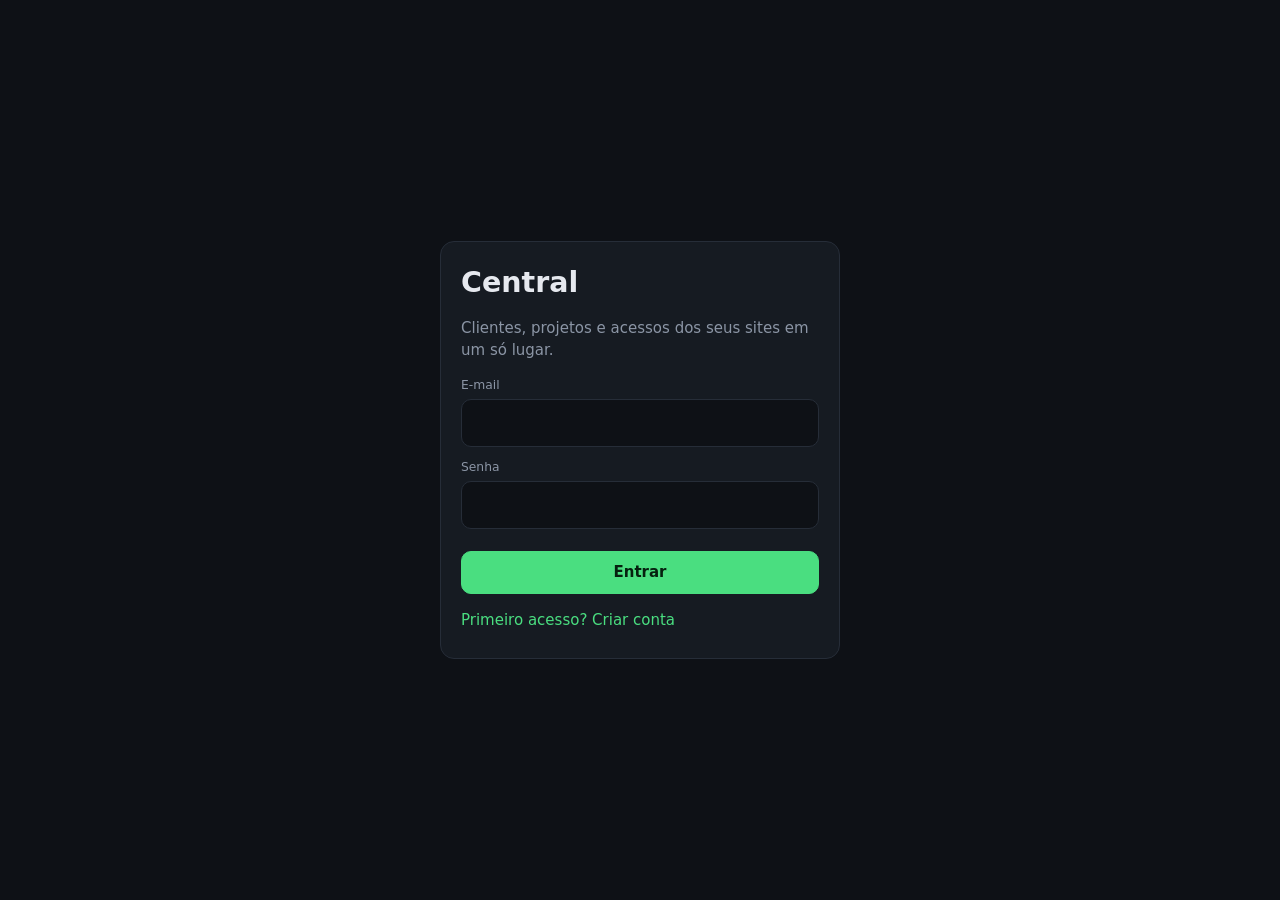
==== index.html @ ce5591b1 "Central: primeira versão do app" ====
<!doctype html>
<html lang="pt-BR">
<head>
<meta charset="utf-8">
<meta name="viewport" content="width=device-width, initial-scale=1, viewport-fit=cover">
<meta http-equiv="Content-Security-Policy" content="default-src 'self'; script-src 'self'; style-src 'self' 'unsafe-inline'; img-src 'self' data:; connect-src 'self' https://llpbtrobjfszgzlvdogr.supabase.co; object-src 'none'; base-uri 'none'; form-action 'self'">
<meta name="referrer" content="no-referrer">
<meta name="robots" content="noindex, nofollow">
<meta name="theme-color" content="#0e1116">
<meta name="apple-mobile-web-app-capable" content="yes">
<meta name="apple-mobile-web-app-status-bar-style" content="black-translucent">
<meta name="apple-mobile-web-app-title" content="Central">
<title>Central</title>
<link rel="manifest" href="manifest.webmanifest">
<link rel="icon" type="image/png" href="icons/icon-192.png">
<link rel="apple-touch-icon" href="icons/icon-192.png">
<link rel="stylesheet" href="styles.css">
</head>
<body>
<div id="app"><div class="center"><p class="muted">Carregando…</p></div></div>
<div id="modal" hidden></div>
<div id="toast" role="status" aria-live="polite"></div>
<script src="vendor/supabase.js"></script>
<script type="module" src="app.js"></script>
</body>
</html>
---- styles.css ----
:root{
  --bg:#0e1116; --surface:#161b22; --surface2:#1d242e; --border:#262d38;
  --text:#e6e9ef; --muted:#8b95a5; --accent:#4ade80; --accent-ink:#06210f;
  --warn:#fbbf24; --danger:#f87171; --info:#60a5fa;
  --r:14px; --nav-h:64px;
}
*{box-sizing:border-box}
html,body{margin:0;background:var(--bg);color:var(--text);font:15px/1.45 system-ui,-apple-system,"Segoe UI",Roboto,sans-serif;-webkit-text-size-adjust:100%}
body.noscroll{overflow:hidden}
h1,h2,h3{margin:0 0 .4em;line-height:1.2}
h1{font-size:1.5rem} h2{font-size:1.15rem} h3{font-size:1rem}
a{color:var(--accent);text-decoration:none}
.muted{color:var(--muted)} .small{font-size:.85rem} .right{text-align:right}
.mono{font-family:ui-monospace,SFMono-Regular,Menlo,Consolas,monospace}
[hidden]{display:none!important}

/* layout */
.shell{min-height:100vh;display:flex;flex-direction:column}
main#view{flex:1;width:100%;max-width:880px;margin:0 auto;padding:18px 16px calc(var(--nav-h) + 28px + env(safe-area-inset-bottom))}
.nav{position:fixed;left:0;right:0;bottom:0;z-index:20;display:flex;justify-content:space-around;background:var(--surface);border-top:1px solid var(--border);padding:6px 6px calc(6px + env(safe-area-inset-bottom))}
.nav .brand{display:none}
.nav a{flex:1;display:flex;flex-direction:column;align-items:center;gap:2px;padding:6px 4px;color:var(--muted);font-size:.72rem;border-radius:10px}
.nav a svg{width:22px;height:22px;stroke:currentColor;fill:none;stroke-width:1.8;stroke-linecap:round;stroke-linejoin:round}
.nav a.on{color:var(--accent)}
@media(min-width:900px){
  .shell{flex-direction:row}
  .nav{position:sticky;top:0;height:100vh;width:210px;flex-direction:column;justify-content:flex-start;gap:4px;border-top:0;border-right:1px solid var(--border);padding:18px 12px}
  .nav .brand{display:block;font-weight:700;font-size:1.25rem;margin:0 8px 14px}
  .nav a{flex:0;flex-direction:row;gap:10px;font-size:.95rem;padding:10px 12px}
  main#view{padding-bottom:40px}
}

/* superfícies */
.card,.panel{background:var(--surface);border:1px solid var(--border);border-radius:var(--r);padding:14px 16px}
.panel{padding:20px}
a.card,a.item{display:block;color:inherit}
a.item{display:flex}
a.card:active{background:var(--surface2)}
.stack>*+*{margin-top:10px}
.row{display:flex;gap:10px;align-items:center;flex-wrap:wrap}
.between{justify-content:space-between}
.grid{display:grid;gap:10px;grid-template-columns:repeat(2,1fr)}
@media(min-width:620px){.grid.g3{grid-template-columns:repeat(3,1fr)}.grid.g4{grid-template-columns:repeat(4,1fr)}}
.stat{background:var(--surface);border:1px solid var(--border);border-radius:var(--r);padding:12px 14px}
.stat .k{color:var(--muted);font-size:.78rem;text-transform:uppercase;letter-spacing:.04em}
.stat .v{font-size:1.35rem;font-weight:650;margin-top:2px}
.pos{color:var(--accent)} .neg{color:var(--danger)} .warn{color:var(--warn)}
.page-h{display:flex;justify-content:space-between;align-items:center;gap:10px;margin-bottom:14px}
.section{margin:22px 0 8px;display:flex;justify-content:space-between;align-items:center}
.section h2{margin:0}
.empty{color:var(--muted);text-align:center;padding:26px 10px;border:1px dashed var(--border);border-radius:var(--r)}

/* controles */
.btn{appearance:none;border:1px solid var(--border);background:var(--surface2);color:var(--text);padding:10px 14px;border-radius:10px;font:inherit;font-weight:600;cursor:pointer;display:inline-flex;align-items:center;justify-content:center;gap:6px;text-decoration:none}
.btn:active{transform:translateY(1px)}
.btn.primary{background:var(--accent);border-color:var(--accent);color:var(--accent-ink)}
.btn.danger{color:var(--danger)}
.btn.sm{padding:6px 10px;font-size:.85rem;border-radius:8px}
.btn.block{width:100%}
.btn[disabled]{opacity:.5}
.link{background:none;border:0;color:var(--accent);font:inherit;cursor:pointer;padding:6px 0}
.icon{background:none;border:0;color:var(--muted);font-size:1.1rem;padding:6px 8px;cursor:pointer}
label{display:block;font-size:.82rem;color:var(--muted);margin-bottom:12px}
input,select,textarea{display:block;width:100%;margin-top:5px;background:var(--bg);color:var(--text);border:1px solid var(--border);border-radius:10px;padding:11px 12px;font:inherit;font-size:16px}
input:focus,select:focus,textarea:focus{outline:2px solid var(--accent);outline-offset:-1px;border-color:transparent}
textarea{min-height:84px;resize:vertical}
input[type=checkbox]{display:inline-block;width:auto;margin:0 8px 0 0;vertical-align:middle}
.check{color:var(--text);font-size:.92rem}
.two{display:grid;grid-template-columns:1fr 1fr;gap:10px}

/* abas / chips */
.tabs{display:flex;gap:6px;overflow-x:auto;padding-bottom:4px;margin:12px 0 14px;scrollbar-width:none}
.tabs::-webkit-scrollbar{display:none}
.tab{flex:none;padding:8px 13px;border-radius:999px;border:1px solid var(--border);background:var(--surface);color:var(--muted);font:inherit;font-size:.88rem;cursor:pointer}
.tab.on{background:var(--accent);border-color:var(--accent);color:var(--accent-ink);font-weight:650}
.badge{display:inline-block;padding:2px 9px;border-radius:999px;font-size:.75rem;font-weight:600;background:var(--surface2);border:1px solid var(--border);color:var(--muted)}
.badge.ok{color:var(--accent);border-color:#1f5c39} .badge.bad{color:var(--danger);border-color:#6b2a2a} .badge.mid{color:var(--warn);border-color:#6b5316}
.steps{display:flex;gap:4px;margin:10px 0}
.steps i{flex:1;height:5px;border-radius:3px;background:var(--border)}
.steps i.on{background:var(--accent)} .steps i.now{background:var(--warn)}
.bars{display:flex;align-items:flex-end;gap:10px;height:130px;padding-top:8px}
.bars .m{flex:1;display:flex;flex-direction:column;align-items:center;gap:4px;height:100%}
.bars .pair{flex:1;display:flex;align-items:flex-end;gap:3px;width:100%}
.bars .b{flex:1;border-radius:4px 4px 0 0;background:var(--accent);min-height:2px}
.bars .b.e{background:var(--danger);opacity:.8}
.bars span{font-size:.7rem;color:var(--muted)}
.legend{display:flex;gap:14px;font-size:.78rem;color:var(--muted);margin-top:6px}
.legend i{display:inline-block;width:9px;height:9px;border-radius:2px;margin-right:5px;background:var(--accent)} .legend i.e{background:var(--danger)}

/* itens */
.item{display:flex;justify-content:space-between;gap:12px;align-items:flex-start}
.item .t{font-weight:600}
.kv{display:grid;grid-template-columns:110px 1fr;gap:6px 10px;font-size:.92rem}
.kv dt{color:var(--muted)} .kv dd{margin:0;word-break:break-word}
.secret{font-family:ui-monospace,Menlo,Consolas,monospace;background:var(--bg);border:1px solid var(--border);border-radius:8px;padding:6px 9px;word-break:break-all}
.alert{border-left:3px solid var(--warn)} .alert.bad{border-left-color:var(--danger)}

/* auth / modal / toast */
.center{min-height:100vh;display:flex;align-items:center;justify-content:center;padding:20px}
.auth{width:100%;max-width:400px}
.brand-big{font-size:1.9rem;font-weight:750;margin-bottom:4px}
.notice{background:var(--surface2);border:1px solid var(--border);border-radius:10px;padding:10px 12px;font-size:.9rem}
.qr{background:#fff;border-radius:12px;padding:10px;width:200px;height:200px;margin:10px auto}
.qr img{width:100%;height:100%;display:block}
.recovery{font-size:1.05rem;letter-spacing:.04em;text-align:center;line-height:1.7;padding:14px;background:var(--bg);border:1px dashed var(--warn);border-radius:12px;user-select:all}
#modal{position:fixed;inset:0;z-index:50;background:rgba(0,0,0,.6);display:flex;align-items:flex-end;justify-content:center}
.sheet{width:100%;max-width:560px;max-height:92vh;overflow:auto;background:var(--surface);border:1px solid var(--border);border-radius:18px 18px 0 0;padding:6px 18px calc(18px + env(safe-area-inset-bottom))}
.sheet header{display:flex;justify-content:space-between;align-items:center;position:sticky;top:0;background:var(--surface);padding:12px 0 8px;z-index:1}
@media(min-width:620px){#modal{align-items:center}.sheet{border-radius:18px}}
#toast{position:fixed;left:50%;bottom:calc(var(--nav-h) + 16px + env(safe-area-inset-bottom));transform:translateX(-50%);z-index:60;pointer-events:none}
#toast div{background:var(--surface2);border:1px solid var(--border);padding:10px 16px;border-radius:12px;box-shadow:0 8px 30px rgba(0,0,0,.4);margin-top:8px;max-width:90vw}
#toast div.err{border-color:#6b2a2a;color:var(--danger)}

/* documento imprimível */
.doc{background:#fff;color:#111;border-radius:10px;padding:34px;max-width:780px;margin:0 auto;line-height:1.5}
.doc h1{font-size:1.5rem;margin:0 0 4px} .doc h2{font-size:1.05rem;margin:20px 0 6px;color:#111}
.doc table{width:100%;border-collapse:collapse} .doc td,.doc th{padding:7px 8px;border-bottom:1px solid #ddd;text-align:left}
.doc .sig{display:grid;grid-template-columns:1fr 1fr;gap:40px;margin-top:60px} .doc .sig div{border-top:1px solid #111;padding-top:6px;text-align:center;font-size:.85rem}
.doc .meta{color:#555;font-size:.9rem}
@media print{
  body{background:#fff} .nav,.no-print,#toast{display:none!important}
  main#view{padding:0;max-width:none} .doc{border-radius:0;padding:0}
}
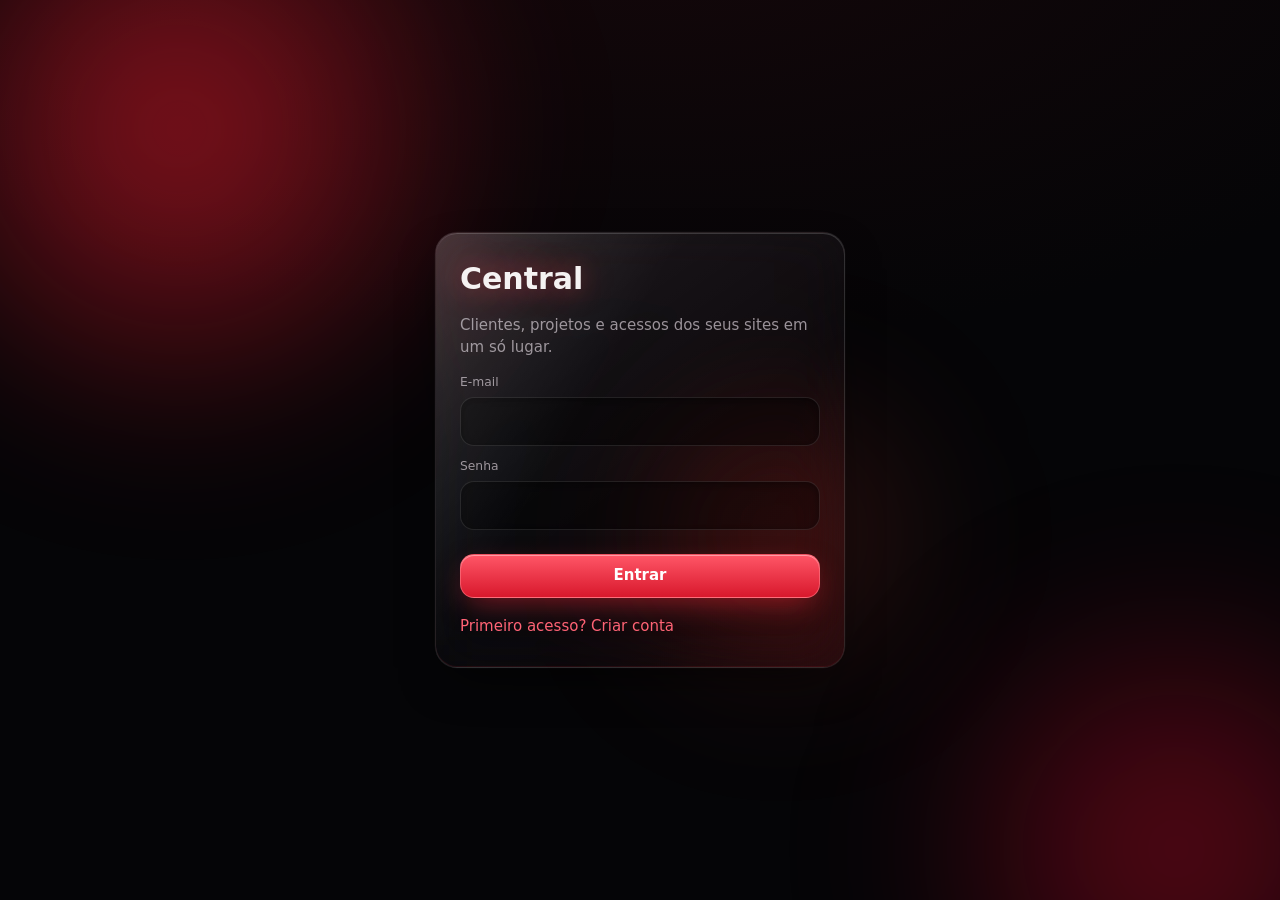
==== commit aa357f44: "Visual vidro líquido preto/vermelho, painel com gráficos interativos e animações Co-Authored-By: Cla" ====
--- a/index.html
+++ b/index.html
@@ -6,7 +6,7 @@
 <meta http-equiv="Content-Security-Policy" content="default-src 'self'; script-src 'self'; style-src 'self' 'unsafe-inline'; img-src 'self' data:; connect-src 'self' https://llpbtrobjfszgzlvdogr.supabase.co; object-src 'none'; base-uri 'none'; form-action 'self'">
 <meta name="referrer" content="no-referrer">
 <meta name="robots" content="noindex, nofollow">
-<meta name="theme-color" content="#0e1116">
+<meta name="theme-color" content="#050507">
 <meta name="apple-mobile-web-app-capable" content="yes">
 <meta name="apple-mobile-web-app-status-bar-style" content="black-translucent">
 <meta name="apple-mobile-web-app-title" content="Central">
@@ -17,6 +17,7 @@
 <link rel="stylesheet" href="styles.css">
 </head>
 <body>
+<div class="aurora" aria-hidden="true"><i></i></div>
 <div id="app"><div class="center"><p class="muted">Carregando…</p></div></div>
 <div id="modal" hidden></div>
 <div id="toast" role="status" aria-live="polite"></div>
--- a/styles.css
+++ b/styles.css
@@ -1,115 +1,228 @@
 :root{
-  --bg:#0e1116; --surface:#161b22; --surface2:#1d242e; --border:#262d38;
-  --text:#e6e9ef; --muted:#8b95a5; --accent:#4ade80; --accent-ink:#06210f;
-  --warn:#fbbf24; --danger:#f87171; --info:#60a5fa;
-  --r:14px; --nav-h:64px;
+  --bg:#050507; --surface:rgba(255,255,255,.045); --surface2:rgba(255,255,255,.08); --border:rgba(255,255,255,.10);
+  --text:#f4f1f1; --muted:#9a9299; --accent:#ff2b3d; --accent2:#ff6577; --accent-ink:#fff;
+  --warn:#ffb454; --danger:#ff7a86; --info:#7fb2ff; --good:#58e0a0;
+  --glow:rgba(255,43,61,.55); --r:22px; --nav-h:68px;
+  --glass:blur(26px) saturate(170%) brightness(1.08);
 }
 *{box-sizing:border-box}
-html,body{margin:0;background:var(--bg);color:var(--text);font:15px/1.45 system-ui,-apple-system,"Segoe UI",Roboto,sans-serif;-webkit-text-size-adjust:100%}
+html{background:var(--bg)}
+html,body{margin:0;color:var(--text);font:15px/1.45 system-ui,-apple-system,"Segoe UI",Roboto,sans-serif;-webkit-text-size-adjust:100%}
+body{background:transparent;min-height:100vh}
 body.noscroll{overflow:hidden}
-h1,h2,h3{margin:0 0 .4em;line-height:1.2}
-h1{font-size:1.5rem} h2{font-size:1.15rem} h3{font-size:1rem}
-a{color:var(--accent);text-decoration:none}
+h1,h2,h3{margin:0 0 .4em;line-height:1.2;letter-spacing:-.01em}
+h1{font-size:1.55rem;font-weight:700} h2{font-size:1.1rem;font-weight:650} h3{font-size:1rem}
+a{color:var(--accent2);text-decoration:none}
 .muted{color:var(--muted)} .small{font-size:.85rem} .right{text-align:right}
 .mono{font-family:ui-monospace,SFMono-Regular,Menlo,Consolas,monospace}
 [hidden]{display:none!important}
+.eyebrow{font-size:.78rem;color:var(--muted);letter-spacing:.08em;text-transform:uppercase;margin-bottom:2px}
+
+/* fundo: luz vermelha flutuando sobre o preto */
+.aurora{position:fixed;inset:0;z-index:-1;overflow:hidden;pointer-events:none;background:radial-gradient(120% 80% at 50% -10%,#14070a 0%,#050507 60%)}
+.aurora::before,.aurora::after,.aurora i{content:"";position:absolute;border-radius:50%;filter:blur(70px);will-change:transform}
+.aurora::before{width:56vmax;height:56vmax;left:-14vmax;top:-18vmax;background:radial-gradient(circle,rgba(255,30,50,.55),transparent 65%);animation:drift1 22s ease-in-out infinite alternate}
+.aurora::after{width:48vmax;height:48vmax;right:-16vmax;bottom:-20vmax;background:radial-gradient(circle,rgba(190,10,40,.5),transparent 65%);animation:drift2 26s ease-in-out infinite alternate}
+.aurora i{width:30vmax;height:30vmax;left:46%;top:38%;background:radial-gradient(circle,rgba(255,80,60,.22),transparent 65%);animation:drift3 30s ease-in-out infinite alternate}
+@keyframes drift1{to{transform:translate(18vmax,12vmax) scale(1.15)}}
+@keyframes drift2{to{transform:translate(-16vmax,-10vmax) scale(1.2)}}
+@keyframes drift3{to{transform:translate(-14vmax,10vmax) scale(.8)}}
 
 /* layout */
 .shell{min-height:100vh;display:flex;flex-direction:column}
-main#view{flex:1;width:100%;max-width:880px;margin:0 auto;padding:18px 16px calc(var(--nav-h) + 28px + env(safe-area-inset-bottom))}
-.nav{position:fixed;left:0;right:0;bottom:0;z-index:20;display:flex;justify-content:space-around;background:var(--surface);border-top:1px solid var(--border);padding:6px 6px calc(6px + env(safe-area-inset-bottom))}
+main#view{flex:1;width:100%;max-width:1180px;margin:0 auto;padding:22px 16px calc(var(--nav-h) + 48px + env(safe-area-inset-bottom))}
+.nav{position:fixed;left:12px;right:12px;bottom:calc(12px + env(safe-area-inset-bottom));z-index:20;display:flex;justify-content:space-around;
+  background:linear-gradient(180deg,rgba(255,255,255,.10),rgba(255,255,255,.03));backdrop-filter:var(--glass);-webkit-backdrop-filter:var(--glass);
+  border:1px solid var(--border);border-radius:28px;padding:7px;box-shadow:0 14px 40px rgba(0,0,0,.6),0 0 40px -12px var(--glow),inset 0 1px 0 rgba(255,255,255,.18)}
 .nav .brand{display:none}
-.nav a{flex:1;display:flex;flex-direction:column;align-items:center;gap:2px;padding:6px 4px;color:var(--muted);font-size:.72rem;border-radius:10px}
-.nav a svg{width:22px;height:22px;stroke:currentColor;fill:none;stroke-width:1.8;stroke-linecap:round;stroke-linejoin:round}
-.nav a.on{color:var(--accent)}
+.nav a{flex:1;display:flex;flex-direction:column;align-items:center;gap:3px;padding:8px 4px;color:var(--muted);font-size:.68rem;border-radius:20px;position:relative;transition:color .25s,background .25s,transform .25s}
+.nav a svg{width:22px;height:22px;stroke:currentColor;fill:none;stroke-width:1.8;stroke-linecap:round;stroke-linejoin:round;transition:transform .3s cubic-bezier(.3,1.6,.5,1)}
+.nav a:hover{color:var(--text)} .nav a:hover svg{transform:translateY(-2px) scale(1.08)}
+.nav a.on{color:#fff;background:linear-gradient(180deg,rgba(255,60,80,.55),rgba(255,30,50,.22));box-shadow:0 0 26px -2px var(--glow),inset 0 1px 0 rgba(255,255,255,.3)}
 @media(min-width:900px){
   .shell{flex-direction:row}
-  .nav{position:sticky;top:0;height:100vh;width:210px;flex-direction:column;justify-content:flex-start;gap:4px;border-top:0;border-right:1px solid var(--border);padding:18px 12px}
-  .nav .brand{display:block;font-weight:700;font-size:1.25rem;margin:0 8px 14px}
-  .nav a{flex:0;flex-direction:row;gap:10px;font-size:.95rem;padding:10px 12px}
-  main#view{padding-bottom:40px}
-}
-
-/* superfícies */
-.card,.panel{background:var(--surface);border:1px solid var(--border);border-radius:var(--r);padding:14px 16px}
-.panel{padding:20px}
+  .nav{position:sticky;left:auto;right:auto;bottom:auto;top:18px;height:calc(100vh - 36px);width:92px;margin:18px 0 18px 18px;flex-direction:column;justify-content:flex-start;gap:8px;border-radius:38px;padding:20px 10px}
+  .nav .brand{display:block;text-align:center;font-weight:800;font-size:.8rem;letter-spacing:.14em;text-transform:uppercase;margin:2px 0 16px;color:#fff;text-shadow:0 0 18px var(--glow)}
+  .nav a{flex:0;font-size:.66rem;padding:12px 4px}
+  main#view{padding:30px 28px 40px}
+}
+
+/* vidro líquido */
+.card,.panel,.stat,.tile,.sheet{position:relative;overflow:hidden;
+  background:linear-gradient(145deg,rgba(255,255,255,.085),rgba(255,255,255,.025) 55%,rgba(255,40,60,.035));
+  backdrop-filter:var(--glass);-webkit-backdrop-filter:var(--glass);
+  border:1px solid var(--border);border-radius:var(--r);
+  box-shadow:0 18px 50px -18px rgba(0,0,0,.85),0 0 0 .5px rgba(255,255,255,.04),inset 0 1px 0 rgba(255,255,255,.16),inset 0 -1px 0 rgba(255,40,60,.10)}
+.card::before,.panel::before,.stat::before,.tile::before{content:"";position:absolute;inset:0;pointer-events:none;border-radius:inherit;
+  background:linear-gradient(120deg,rgba(255,255,255,.12),transparent 38%,transparent 70%,rgba(255,60,70,.06))}
+.card::after,.panel::after,.stat::after,.tile::after,.btn::after{content:"";position:absolute;inset:0;pointer-events:none;border-radius:inherit;opacity:0;transition:opacity .3s;
+  background:radial-gradient(260px circle at var(--mx,50%) var(--my,0%),rgba(255,50,70,.20),transparent 60%)}
+.card:hover::after,.stat:hover::after,.tile:hover::after,.btn:hover::after,.panel:hover::after{opacity:1}
+.card,.panel{padding:16px 18px}
+.panel{padding:24px}
 a.card,a.item{display:block;color:inherit}
 a.item{display:flex}
-a.card:active{background:var(--surface2)}
-.stack>*+*{margin-top:10px}
+a.card{transition:transform .25s,border-color .25s}
+a.card:hover{transform:translateY(-2px);border-color:rgba(255,80,95,.35)}
+a.card:active{transform:scale(.99)}
+.stack>*+*{margin-top:12px}
 .row{display:flex;gap:10px;align-items:center;flex-wrap:wrap}
 .between{justify-content:space-between}
-.grid{display:grid;gap:10px;grid-template-columns:repeat(2,1fr)}
+.grid{display:grid;gap:12px;grid-template-columns:repeat(2,1fr)}
 @media(min-width:620px){.grid.g3{grid-template-columns:repeat(3,1fr)}.grid.g4{grid-template-columns:repeat(4,1fr)}}
-.stat{background:var(--surface);border:1px solid var(--border);border-radius:var(--r);padding:12px 14px}
-.stat .k{color:var(--muted);font-size:.78rem;text-transform:uppercase;letter-spacing:.04em}
-.stat .v{font-size:1.35rem;font-weight:650;margin-top:2px}
-.pos{color:var(--accent)} .neg{color:var(--danger)} .warn{color:var(--warn)}
-.page-h{display:flex;justify-content:space-between;align-items:center;gap:10px;margin-bottom:14px}
-.section{margin:22px 0 8px;display:flex;justify-content:space-between;align-items:center}
+.stat{padding:14px 16px}
+.stat .k{color:var(--muted);font-size:.74rem;text-transform:uppercase;letter-spacing:.08em}
+.stat .v{font-size:1.4rem;font-weight:700;margin-top:4px;font-variant-numeric:tabular-nums}
+.pos{color:var(--good)} .neg{color:var(--danger)} .warn{color:var(--warn)}
+.page-h{display:flex;justify-content:space-between;align-items:center;gap:10px;margin-bottom:16px;flex-wrap:wrap}
+.page-h h1{margin:0}
+.section{margin:26px 0 10px;display:flex;justify-content:space-between;align-items:center}
 .section h2{margin:0}
-.empty{color:var(--muted);text-align:center;padding:26px 10px;border:1px dashed var(--border);border-radius:var(--r)}
+.empty{color:var(--muted);text-align:center;padding:28px 12px;border:1px dashed rgba(255,255,255,.16);border-radius:var(--r);background:rgba(255,255,255,.02)}
 
 /* controles */
-.btn{appearance:none;border:1px solid var(--border);background:var(--surface2);color:var(--text);padding:10px 14px;border-radius:10px;font:inherit;font-weight:600;cursor:pointer;display:inline-flex;align-items:center;justify-content:center;gap:6px;text-decoration:none}
-.btn:active{transform:translateY(1px)}
-.btn.primary{background:var(--accent);border-color:var(--accent);color:var(--accent-ink)}
+.btn{position:relative;overflow:hidden;appearance:none;border:1px solid var(--border);background:linear-gradient(180deg,rgba(255,255,255,.12),rgba(255,255,255,.04));backdrop-filter:blur(14px);-webkit-backdrop-filter:blur(14px);
+  color:var(--text);padding:10px 16px;border-radius:14px;font:inherit;font-weight:600;cursor:pointer;display:inline-flex;align-items:center;justify-content:center;gap:6px;text-decoration:none;
+  box-shadow:inset 0 1px 0 rgba(255,255,255,.18),0 6px 18px -8px rgba(0,0,0,.8);transition:transform .2s,box-shadow .25s,border-color .25s}
+.btn:hover{border-color:rgba(255,90,105,.45);box-shadow:inset 0 1px 0 rgba(255,255,255,.22),0 8px 26px -8px var(--glow)}
+.btn:active{transform:translateY(1px) scale(.985)}
+.btn.primary{background:linear-gradient(180deg,#ff5667,#d8182c);border-color:rgba(255,130,140,.55);color:#fff;box-shadow:inset 0 1px 0 rgba(255,255,255,.4),0 10px 30px -8px var(--glow)}
+.btn.primary:hover{box-shadow:inset 0 1px 0 rgba(255,255,255,.5),0 12px 38px -6px rgba(255,43,61,.8)}
 .btn.danger{color:var(--danger)}
-.btn.sm{padding:6px 10px;font-size:.85rem;border-radius:8px}
+.btn.sm{padding:6px 11px;font-size:.85rem;border-radius:11px}
 .btn.block{width:100%}
 .btn[disabled]{opacity:.5}
-.link{background:none;border:0;color:var(--accent);font:inherit;cursor:pointer;padding:6px 0}
+.link{background:none;border:0;color:var(--accent2);font:inherit;cursor:pointer;padding:6px 0}
 .icon{background:none;border:0;color:var(--muted);font-size:1.1rem;padding:6px 8px;cursor:pointer}
 label{display:block;font-size:.82rem;color:var(--muted);margin-bottom:12px}
-input,select,textarea{display:block;width:100%;margin-top:5px;background:var(--bg);color:var(--text);border:1px solid var(--border);border-radius:10px;padding:11px 12px;font:inherit;font-size:16px}
-input:focus,select:focus,textarea:focus{outline:2px solid var(--accent);outline-offset:-1px;border-color:transparent}
+input,select,textarea{display:block;width:100%;margin-top:5px;background:rgba(0,0,0,.38);color:var(--text);border:1px solid var(--border);border-radius:14px;padding:12px 13px;font:inherit;font-size:16px;
+  box-shadow:inset 0 2px 8px rgba(0,0,0,.4);transition:border-color .2s,box-shadow .25s}
+input:focus,select:focus,textarea:focus{outline:0;border-color:rgba(255,80,95,.7);box-shadow:inset 0 2px 8px rgba(0,0,0,.4),0 0 0 3px rgba(255,43,61,.22),0 0 24px -4px var(--glow)}
+select option{background:#14090b;color:var(--text)}
 textarea{min-height:84px;resize:vertical}
-input[type=checkbox]{display:inline-block;width:auto;margin:0 8px 0 0;vertical-align:middle}
+input[type=checkbox]{display:inline-block;width:auto;margin:0 8px 0 0;vertical-align:middle;accent-color:var(--accent)}
 .check{color:var(--text);font-size:.92rem}
 .two{display:grid;grid-template-columns:1fr 1fr;gap:10px}
 
 /* abas / chips */
-.tabs{display:flex;gap:6px;overflow-x:auto;padding-bottom:4px;margin:12px 0 14px;scrollbar-width:none}
+.tabs{display:flex;gap:6px;overflow-x:auto;padding:5px;margin:0 0 16px;scrollbar-width:none;width:max-content;max-width:100%;
+  background:rgba(255,255,255,.04);border:1px solid var(--border);border-radius:999px;backdrop-filter:blur(14px);-webkit-backdrop-filter:blur(14px)}
+.page-h .tabs{margin:0}
 .tabs::-webkit-scrollbar{display:none}
-.tab{flex:none;padding:8px 13px;border-radius:999px;border:1px solid var(--border);background:var(--surface);color:var(--muted);font:inherit;font-size:.88rem;cursor:pointer}
-.tab.on{background:var(--accent);border-color:var(--accent);color:var(--accent-ink);font-weight:650}
-.badge{display:inline-block;padding:2px 9px;border-radius:999px;font-size:.75rem;font-weight:600;background:var(--surface2);border:1px solid var(--border);color:var(--muted)}
-.badge.ok{color:var(--accent);border-color:#1f5c39} .badge.bad{color:var(--danger);border-color:#6b2a2a} .badge.mid{color:var(--warn);border-color:#6b5316}
-.steps{display:flex;gap:4px;margin:10px 0}
-.steps i{flex:1;height:5px;border-radius:3px;background:var(--border)}
-.steps i.on{background:var(--accent)} .steps i.now{background:var(--warn)}
-.bars{display:flex;align-items:flex-end;gap:10px;height:130px;padding-top:8px}
-.bars .m{flex:1;display:flex;flex-direction:column;align-items:center;gap:4px;height:100%}
-.bars .pair{flex:1;display:flex;align-items:flex-end;gap:3px;width:100%}
-.bars .b{flex:1;border-radius:4px 4px 0 0;background:var(--accent);min-height:2px}
-.bars .b.e{background:var(--danger);opacity:.8}
-.bars span{font-size:.7rem;color:var(--muted)}
+.tab{position:relative;overflow:hidden;flex:none;padding:8px 15px;border-radius:999px;border:1px solid transparent;background:transparent;color:var(--muted);font:inherit;font-size:.88rem;cursor:pointer;transition:color .2s,background .3s,box-shadow .3s}
+.tab:hover{color:var(--text)}
+.tab.on{background:linear-gradient(180deg,rgba(255,70,88,.7),rgba(220,25,45,.45));border-color:rgba(255,130,140,.4);color:#fff;font-weight:650;box-shadow:0 0 24px -4px var(--glow),inset 0 1px 0 rgba(255,255,255,.35)}
+.badge{display:inline-block;padding:3px 10px;border-radius:999px;font-size:.75rem;font-weight:600;background:rgba(255,255,255,.07);border:1px solid var(--border);color:var(--muted)}
+.badge.ok{color:var(--good);border-color:rgba(88,224,160,.35)} .badge.bad{color:var(--danger);border-color:rgba(255,100,115,.45);background:rgba(255,43,61,.12)} .badge.mid{color:var(--warn);border-color:rgba(255,180,84,.4)}
+.steps{display:flex;gap:5px;margin:12px 0}
+.steps i{flex:1;height:6px;border-radius:3px;background:rgba(255,255,255,.1);transition:background .3s}
+.steps i.on{background:linear-gradient(90deg,#ff2b3d,#ff6577);box-shadow:0 0 12px -2px var(--glow)} .steps i.now{background:var(--warn);box-shadow:0 0 12px -2px rgba(255,180,84,.6)}
 .legend{display:flex;gap:14px;font-size:.78rem;color:var(--muted);margin-top:6px}
-.legend i{display:inline-block;width:9px;height:9px;border-radius:2px;margin-right:5px;background:var(--accent)} .legend i.e{background:var(--danger)}
+.legend i{display:inline-block;width:9px;height:9px;border-radius:50%;margin-right:5px;background:var(--accent)} .legend i.e{background:#e9e4e6}
 
 /* itens */
 .item{display:flex;justify-content:space-between;gap:12px;align-items:flex-start}
 .item .t{font-weight:600}
 .kv{display:grid;grid-template-columns:110px 1fr;gap:6px 10px;font-size:.92rem}
 .kv dt{color:var(--muted)} .kv dd{margin:0;word-break:break-word}
-.secret{font-family:ui-monospace,Menlo,Consolas,monospace;background:var(--bg);border:1px solid var(--border);border-radius:8px;padding:6px 9px;word-break:break-all}
-.alert{border-left:3px solid var(--warn)} .alert.bad{border-left-color:var(--danger)}
+.secret{font-family:ui-monospace,Menlo,Consolas,monospace;background:rgba(0,0,0,.4);border:1px solid var(--border);border-radius:10px;padding:6px 9px;word-break:break-all}
+.alert{border-left:3px solid var(--warn)} .alert.bad{border-left-color:var(--accent);box-shadow:0 18px 50px -18px rgba(0,0,0,.85),-12px 0 30px -14px var(--glow),inset 0 1px 0 rgba(255,255,255,.16)}
+
+/* painel */
+.dash{display:grid;gap:14px;grid-template-columns:minmax(0,1fr)}
+@media(min-width:1000px){.dash{grid-template-columns:minmax(0,2fr) minmax(0,1fr);grid-template-areas:"hero side" "stats side" "mini alerts"}
+  .dash .hero{grid-area:hero}.dash .side{grid-area:side}.dash .stats{grid-area:stats}.dash .mini{grid-area:mini}.dash .alerts{grid-area:alerts}}
+.hero{padding:20px 22px 22px}
+.hero-h{display:flex;justify-content:space-between;align-items:center;gap:10px;flex-wrap:wrap;margin-bottom:6px}
+.hero-h h2{margin:0;font-size:1.2rem}
+.sbtn{appearance:none;cursor:pointer;display:inline-flex;align-items:center;gap:7px;font:inherit;font-size:.8rem;color:var(--text);padding:6px 12px;border-radius:999px;border:1px solid var(--border);background:rgba(255,255,255,.05);transition:opacity .2s,border-color .2s,transform .15s}
+.sbtn i{width:9px;height:9px;border-radius:50%;background:var(--accent);box-shadow:0 0 10px var(--glow)} .sbtn.e i{background:#e9e4e6;box-shadow:0 0 10px rgba(255,255,255,.4)}
+.sbtn:hover{border-color:rgba(255,90,105,.5)} .sbtn:active{transform:scale(.96)} .sbtn.off{opacity:.4}
+.chart{position:relative;margin:4px -6px 0;touch-action:pan-y;cursor:crosshair}
+.chart svg{display:block;width:100%;height:auto;overflow:visible}
+.chart .gl{stroke:rgba(255,255,255,.07);stroke-width:1}
+.chart .ax{fill:var(--muted);font-size:11px;text-anchor:middle;transition:fill .2s}
+.chart .ax.on{fill:#fff;font-weight:700}
+.chart .ln{fill:none;stroke-width:3;stroke-linecap:round;stroke-dasharray:1;stroke-dashoffset:1;animation:draw 1.3s cubic-bezier(.4,.1,.2,1) .1s forwards}
+.chart .ln.r{stroke:url(#gLn);filter:drop-shadow(0 0 7px rgba(255,43,61,.8))}
+.chart .ln.e{stroke:#e9e4e6;stroke-width:2;stroke-dasharray:1;opacity:.85}
+.chart .ar{opacity:0;animation:fade .9s ease .5s forwards}
+.chart #cv-bar{fill:rgba(255,255,255,.07)}
+.chart .sc{transition:transform .22s cubic-bezier(.2,.9,.3,1)}
+.chart .dot{stroke:#0a0507;stroke-width:3;transition:transform .22s cubic-bezier(.2,.9,.3,1),r .2s}
+.chart .dot.r{fill:#ff4a5c;filter:drop-shadow(0 0 8px #ff2b3d)} .chart .dot.e{fill:#f1ecee}
+.chart .hit{fill:transparent}
+.tip{position:absolute;top:0;pointer-events:none;transform:translate(-50%,-8px);background:rgba(18,8,10,.78);backdrop-filter:blur(16px);-webkit-backdrop-filter:blur(16px);border:1px solid rgba(255,90,105,.4);border-radius:14px;padding:8px 12px;font-size:.8rem;white-space:nowrap;box-shadow:0 10px 30px -6px rgba(0,0,0,.8),0 0 24px -6px var(--glow);transition:left .22s cubic-bezier(.2,.9,.3,1)}
+.tip b{display:block;font-size:.72rem;color:var(--muted);text-transform:uppercase;letter-spacing:.08em;margin-bottom:2px}
+.tip span{display:flex;gap:7px;align-items:center;font-variant-numeric:tabular-nums}
+.tip span i{width:8px;height:8px;border-radius:50%;background:var(--accent)} .tip span.e i{background:#e9e4e6}
+@keyframes draw{to{stroke-dashoffset:0}}
+@keyframes fade{to{opacity:1}}
+.hero-stats{display:grid;grid-template-columns:repeat(3,1fr);gap:10px;margin-top:14px}
+.hs{text-align:center;padding:12px 6px;border-radius:18px;background:rgba(0,0,0,.28);border:1px solid rgba(255,255,255,.07);box-shadow:inset 0 1px 0 rgba(255,255,255,.07)}
+.hs .k{font-size:.72rem;color:var(--muted);text-transform:uppercase;letter-spacing:.08em}
+.hs .v{font-size:1.3rem;font-weight:750;margin-top:3px;font-variant-numeric:tabular-nums}
+.hs.mid{background:linear-gradient(180deg,rgba(255,60,80,.28),rgba(255,30,50,.08));border-color:rgba(255,100,115,.4);box-shadow:0 0 30px -8px var(--glow),inset 0 1px 0 rgba(255,255,255,.25)}
+@media(max-width:520px){.hs .v{font-size:1rem}}
+.side{display:grid;gap:14px;align-content:start}
+.tiles{display:grid;grid-template-columns:1fr 1fr;gap:14px}
+@media(min-width:1000px){.tiles{grid-template-columns:1fr}}
+.tile{display:flex;flex-direction:column;justify-content:space-between;gap:14px;padding:18px;color:inherit;min-height:112px;transition:transform .25s}
+a.tile:hover{transform:translateY(-3px)}
+.tile .ic{width:44px;height:44px;border-radius:15px;display:grid;place-items:center;background:rgba(255,255,255,.12);border:1px solid rgba(255,255,255,.2);box-shadow:inset 0 1px 0 rgba(255,255,255,.35)}
+.tile .ic svg{width:22px;height:22px;stroke:#fff;fill:none;stroke-width:1.8;stroke-linecap:round;stroke-linejoin:round}
+.tile .n{font-size:1.9rem;font-weight:800;line-height:1;font-variant-numeric:tabular-nums} .tile .l{font-size:.82rem;opacity:.85;margin-top:3px}
+.tile.red{background:linear-gradient(150deg,rgba(255,60,80,.75),rgba(150,10,30,.55));border-color:rgba(255,140,150,.5);box-shadow:0 20px 50px -18px var(--glow),inset 0 1px 0 rgba(255,255,255,.45)}
+.donut-card h2{margin-bottom:6px}
+.donut{display:flex;align-items:center;gap:14px;flex-wrap:wrap}
+.donut svg{width:150px;height:150px;flex:none;overflow:visible}
+.donut .trk{fill:none;stroke:rgba(255,255,255,.07);stroke-width:14}
+.donut .seg{fill:none;stroke-width:14;cursor:pointer;stroke-linecap:round;transform:rotate(-90deg);transform-origin:80px 80px;animation:segin .9s cubic-bezier(.3,1.2,.4,1) both;transition:stroke-width .2s,filter .2s,opacity .2s}
+.donut:has(.seg.hot) .seg:not(.hot){opacity:.35}
+.donut .seg.hot{stroke-width:19;filter:drop-shadow(0 0 8px currentColor)}
+@keyframes segin{from{stroke-dasharray:0 400;opacity:0}}
+.donut text{fill:var(--text);text-anchor:middle}
+.donut .dn{font-size:28px;font-weight:800} .donut .dl{font-size:10px;fill:var(--muted);letter-spacing:.06em;text-transform:uppercase}
+.dlist{flex:1;min-width:150px;display:grid;gap:2px}
+.dlist a{display:flex;align-items:center;gap:8px;padding:5px 8px;border-radius:10px;color:var(--text);font-size:.86rem;transition:background .2s}
+.dlist a:hover,.dlist a.hot{background:rgba(255,255,255,.08)}
+.dlist a i{width:9px;height:9px;border-radius:50%;flex:none}
+.dlist a span{margin-left:auto;color:var(--muted);font-variant-numeric:tabular-nums}
+.mini{display:grid;gap:14px;grid-template-columns:repeat(auto-fit,minmax(190px,1fr))}
+.pc{text-align:center;padding:20px 14px 16px;color:inherit}
+.pc .ring{width:78px;height:78px;margin:0 auto 10px;position:relative}
+.pc .ring svg{width:100%;height:100%;transform:rotate(-90deg);overflow:visible}
+.pc .ring circle{fill:none;stroke-width:7}
+.pc .ring .t{stroke:rgba(255,255,255,.09)}
+.pc .ring .p{stroke-linecap:round;filter:drop-shadow(0 0 6px rgba(255,43,61,.7));animation:ringin 1.2s cubic-bezier(.3,.9,.3,1) both}
+@keyframes ringin{from{stroke-dashoffset:var(--c)}}
+.pc .ring b{position:absolute;inset:0;display:grid;place-items:center;font-size:.95rem}
+.pc .nm{font-weight:700;overflow:hidden;text-overflow:ellipsis;white-space:nowrap}
+.pc .cl{font-size:.8rem;color:var(--muted);margin-bottom:10px;overflow:hidden;text-overflow:ellipsis;white-space:nowrap}
+.alerts .stack>*+*{margin-top:8px}
+.reveal{opacity:0;transform:translateY(14px) scale(.985);animation:rev .65s cubic-bezier(.2,.9,.3,1) both;animation-delay:calc(var(--i,0)*70ms)}
+@keyframes rev{to{opacity:1;transform:none}}
+.view-in{animation:vin .45s ease both}
+@keyframes vin{from{opacity:0;transform:translateY(8px)}}
 
 /* auth / modal / toast */
 .center{min-height:100vh;display:flex;align-items:center;justify-content:center;padding:20px}
-.auth{width:100%;max-width:400px}
-.brand-big{font-size:1.9rem;font-weight:750;margin-bottom:4px}
-.notice{background:var(--surface2);border:1px solid var(--border);border-radius:10px;padding:10px 12px;font-size:.9rem}
-.qr{background:#fff;border-radius:12px;padding:10px;width:200px;height:200px;margin:10px auto}
+.auth{width:100%;max-width:410px;animation:rev .7s cubic-bezier(.2,.9,.3,1) both}
+.brand-big{font-size:2rem;font-weight:800;margin-bottom:4px;text-shadow:0 0 28px var(--glow)}
+.notice{background:rgba(255,255,255,.06);border:1px solid var(--border);border-radius:14px;padding:10px 12px;font-size:.9rem}
+.qr{background:#fff;border-radius:16px;padding:10px;width:200px;height:200px;margin:10px auto}
 .qr img{width:100%;height:100%;display:block}
-.recovery{font-size:1.05rem;letter-spacing:.04em;text-align:center;line-height:1.7;padding:14px;background:var(--bg);border:1px dashed var(--warn);border-radius:12px;user-select:all}
-#modal{position:fixed;inset:0;z-index:50;background:rgba(0,0,0,.6);display:flex;align-items:flex-end;justify-content:center}
-.sheet{width:100%;max-width:560px;max-height:92vh;overflow:auto;background:var(--surface);border:1px solid var(--border);border-radius:18px 18px 0 0;padding:6px 18px calc(18px + env(safe-area-inset-bottom))}
-.sheet header{display:flex;justify-content:space-between;align-items:center;position:sticky;top:0;background:var(--surface);padding:12px 0 8px;z-index:1}
-@media(min-width:620px){#modal{align-items:center}.sheet{border-radius:18px}}
-#toast{position:fixed;left:50%;bottom:calc(var(--nav-h) + 16px + env(safe-area-inset-bottom));transform:translateX(-50%);z-index:60;pointer-events:none}
-#toast div{background:var(--surface2);border:1px solid var(--border);padding:10px 16px;border-radius:12px;box-shadow:0 8px 30px rgba(0,0,0,.4);margin-top:8px;max-width:90vw}
-#toast div.err{border-color:#6b2a2a;color:var(--danger)}
+.recovery{font-size:1.05rem;letter-spacing:.04em;text-align:center;line-height:1.7;padding:14px;background:rgba(0,0,0,.4);border:1px dashed var(--warn);border-radius:16px;user-select:all}
+#modal{position:fixed;inset:0;z-index:50;background:rgba(0,0,0,.62);backdrop-filter:blur(8px);-webkit-backdrop-filter:blur(8px);display:flex;align-items:flex-end;justify-content:center;animation:fade2 .25s ease both}
+@keyframes fade2{from{opacity:0}}
+.sheet{width:100%;max-width:560px;max-height:92vh;overflow:auto;border-radius:30px 30px 0 0;padding:6px 20px calc(20px + env(safe-area-inset-bottom));background:linear-gradient(160deg,rgba(40,16,20,.82),rgba(14,8,10,.9));animation:sheet .4s cubic-bezier(.2,.9,.3,1) both;box-shadow:0 -20px 80px -20px var(--glow),inset 0 1px 0 rgba(255,255,255,.2)}
+@keyframes sheet{from{transform:translateY(40px) scale(.97);opacity:0}}
+.sheet header{display:flex;justify-content:space-between;align-items:center;position:sticky;top:0;padding:14px 0 8px;z-index:1;background:linear-gradient(180deg,rgba(30,12,15,.95),transparent)}
+@media(min-width:620px){#modal{align-items:center}.sheet{border-radius:30px}}
+#toast{position:fixed;left:50%;bottom:calc(var(--nav-h) + 30px + env(safe-area-inset-bottom));transform:translateX(-50%);z-index:60;pointer-events:none}
+#toast div{background:rgba(20,10,12,.8);backdrop-filter:blur(18px);-webkit-backdrop-filter:blur(18px);border:1px solid rgba(255,90,105,.35);padding:11px 18px;border-radius:16px;box-shadow:0 12px 40px rgba(0,0,0,.6),0 0 28px -8px var(--glow);margin-top:8px;max-width:90vw;animation:rev .35s ease both}
+#toast div.err{border-color:rgba(255,100,115,.7);color:var(--danger)}
+@media(min-width:900px){#toast{bottom:28px}}
 
 /* documento imprimível */
 .doc{background:#fff;color:#111;border-radius:10px;padding:34px;max-width:780px;margin:0 auto;line-height:1.5}
@@ -118,6 +231,10 @@
 .doc .sig{display:grid;grid-template-columns:1fr 1fr;gap:40px;margin-top:60px} .doc .sig div{border-top:1px solid #111;padding-top:6px;text-align:center;font-size:.85rem}
 .doc .meta{color:#555;font-size:.9rem}
 @media print{
-  body{background:#fff} .nav,.no-print,#toast{display:none!important}
+  html,body{background:#fff} .aurora,.nav,.no-print,#toast{display:none!important}
   main#view{padding:0;max-width:none} .doc{border-radius:0;padding:0}
 }
+@media(prefers-reduced-motion:reduce){
+  *,*::before,*::after{animation-duration:.01ms!important;animation-delay:0s!important;transition-duration:.01ms!important}
+  .reveal{opacity:1;transform:none} .chart .ln{stroke-dashoffset:0} .chart .ar{opacity:1}
+}
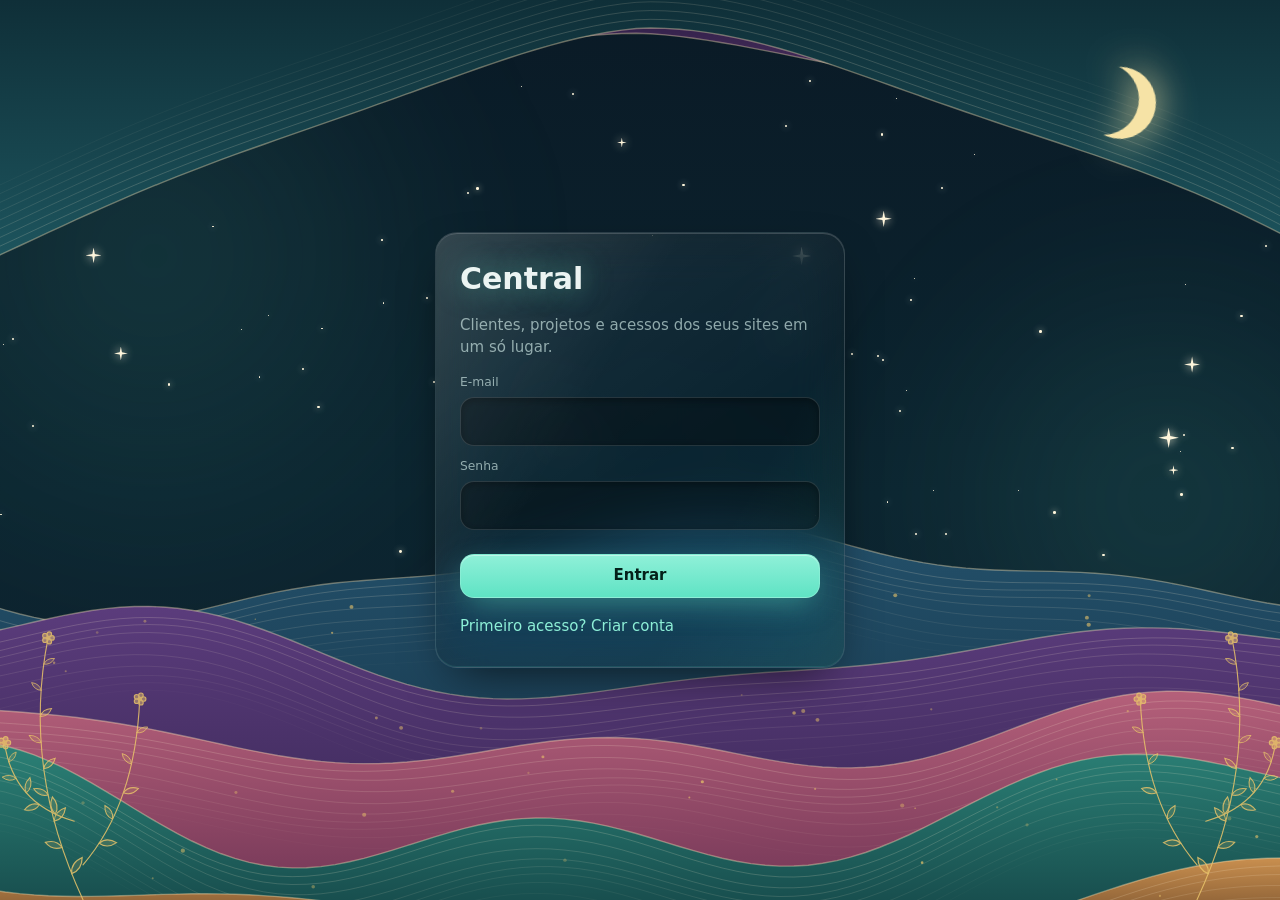
==== commit 00f72385: "Visual natureza mística + vidro líquido, estilos e tema claro/escuro - theme.js: cena de fundo anima" ====
--- a/index.html
+++ b/index.html
@@ -3,7 +3,7 @@
 <head>
 <meta charset="utf-8">
 <meta name="viewport" content="width=device-width, initial-scale=1, viewport-fit=cover">
-<meta http-equiv="Content-Security-Policy" content="default-src 'self'; script-src 'self'; style-src 'self' 'unsafe-inline'; img-src 'self' data:; connect-src 'self' https://llpbtrobjfszgzlvdogr.supabase.co; object-src 'none'; base-uri 'none'; form-action 'self'">
+<meta http-equiv="Content-Security-Policy" content="default-src 'self'; script-src 'self'; style-src 'self' 'unsafe-inline'; img-src 'self' data:; connect-src 'self' https://llpbtrobjfszgzlvdogr.supabase.co https://nominatim.openstreetmap.org https://overpass-api.de https://overpass.private.coffee https://overpass.kumi.systems; object-src 'none'; base-uri 'none'; form-action 'self'">
 <meta name="referrer" content="no-referrer">
 <meta name="robots" content="noindex, nofollow">
 <meta name="theme-color" content="#050507">
@@ -11,6 +11,7 @@
 <meta name="apple-mobile-web-app-status-bar-style" content="black-translucent">
 <meta name="apple-mobile-web-app-title" content="Central">
 <title>Central</title>
+<script src="theme.js"></script>
 <link rel="manifest" href="manifest.webmanifest">
 <link rel="icon" type="image/png" href="icons/icon-192.png">
 <link rel="apple-touch-icon" href="icons/icon-192.png">
--- a/styles.css
+++ b/styles.css
@@ -1,10 +1,112 @@
-:root{
-  --bg:#050507; --surface:rgba(255,255,255,.045); --surface2:rgba(255,255,255,.08); --border:rgba(255,255,255,.10);
-  --text:#f4f1f1; --muted:#9a9299; --accent:#ff2b3d; --accent2:#ff6577; --accent-ink:#fff;
-  --warn:#ffb454; --danger:#ff7a86; --info:#7fb2ff; --good:#58e0a0;
-  --glow:rgba(255,43,61,.55); --r:22px; --nav-h:68px;
-  --glass:blur(26px) saturate(170%) brightness(1.08);
-}
+/* =====================================================================
+   Central — natureza mística + vidro líquido
+   Estilos (data-style): mistico, floresta, crepusculo, carmesim
+   Modo (data-mode): dark | light      Animações (data-motion): full | calm
+   Os seletores não exigem <html>: a prévia de cada estilo em Ajustes usa as mesmas variáveis.
+   ===================================================================== */
+
+/* ---------- paletas ---------- */
+[data-style="mistico"][data-mode="dark"]{
+  --bg:#071318;--sky1:#0a1a26;--sky2:#0c2530;--sky3:#11202d;
+  --text:#eaf3f1;--muted:#8fa9ab;--accent:#5fe3c4;--accent2:#8ff0d8;--accent-ink:#04201a;--gold:#e9c46a;
+  --warn:#f2c46b;--danger:#ff8a9a;--info:#8fb6ff;--good:#6fe6b4;
+  --l1a:#23506a;--l1b:#163346;--l2a:#5b3c7c;--l2b:#33244f;--l3a:#b5607a;--l3b:#6c3253;--l4a:#2c8277;--l4b:#16494a;--l5a:#c98f4f;--l5b:#6e4a2a;
+  --t1a:#1f5a63;--t1b:#0f2f38;--t2a:#7a4b86;--t2b:#2c1d45;
+  --contour:rgba(255,240,210,.20);--rim:rgba(255,232,185,.38);--star:#fff6dc;--moon:#f6e3a6;--fog:rgba(95,227,196,.12);
+  --k1:#3fbf9f;--k2:#5b8fd6;--k3:#b26fc4;--k4:#d6a64c;
+  --c1:#5fe3c4;--c2:#5b8fd6;--c3:#b26fc4;--c4:#e7799b;--c5:#e9c46a;--c6:#9fd6c9;--c7:#8fa9ab;
+}
+[data-style="mistico"][data-mode="light"]{
+  --bg:#e9f1f0;--sky1:#f8efe4;--sky2:#e6eff0;--sky3:#d6e5ec;
+  --text:#11262c;--muted:#567077;--accent:#12806e;--accent2:#0d6a5b;--accent-ink:#fff;--gold:#b0812a;
+  --warn:#a86a10;--danger:#c23350;--info:#2f62b5;--good:#16865c;
+  --l1a:#bcd6de;--l1b:#a6c6d1;--l2a:#d2c0e0;--l2b:#bea8d4;--l3a:#f0c3cb;--l3b:#e4a8b5;--l4a:#acd8ce;--l4b:#8fc6ba;--l5a:#f2d6aa;--l5b:#e3bd86;
+  --t1a:#d2e6e6;--t1b:#bfd9da;--t2a:#e2d2ea;--t2b:#cfbade;
+  --contour:rgba(255,255,255,.6);--rim:rgba(255,255,255,.9);--star:#c99a3c;--moon:#ffd88a;--fog:rgba(255,255,255,.55);
+  --k1:#1e9c80;--k2:#3a6fc0;--k3:#9450ad;--k4:#b8862b;
+  --c1:#12806e;--c2:#3a6fc0;--c3:#9450ad;--c4:#cc4f75;--c5:#b8862b;--c6:#5fb3a2;--c7:#7d9397;
+}
+[data-style="floresta"][data-mode="dark"]{
+  --bg:#06120c;--sky1:#08180f;--sky2:#0c2519;--sky3:#0b1a14;
+  --text:#eaf5ec;--muted:#8fae98;--accent:#7ee08f;--accent2:#b4f0b0;--accent-ink:#06210f;--gold:#e2c36b;
+  --warn:#f0c46b;--danger:#ff8f8a;--info:#8fc6ff;--good:#7ee08f;
+  --l1a:#1e4a3a;--l1b:#123227;--l2a:#2f5f3a;--l2b:#1b3f27;--l3a:#4f7f3f;--l3b:#2d5326;--l4a:#1f6b55;--l4b:#11443a;--l5a:#a08a3f;--l5b:#5d5022;
+  --t1a:#1c4a3c;--t1b:#0c2620;--t2a:#2e5a33;--t2b:#142c1b;
+  --contour:rgba(230,255,200,.17);--rim:rgba(226,195,107,.38);--star:#f3ffd8;--moon:#e9f0c0;--fog:rgba(126,224,143,.10);
+  --k1:#4fbf7a;--k2:#3f9f9a;--k3:#9abf4f;--k4:#d6b04c;
+  --c1:#7ee08f;--c2:#3f9f9a;--c3:#9abf4f;--c4:#d6b04c;--c5:#e08a5a;--c6:#b4f0b0;--c7:#8fae98;
+}
+[data-style="floresta"][data-mode="light"]{
+  --bg:#eef4ea;--sky1:#f7f3e2;--sky2:#e7f0e1;--sky3:#d9e8da;
+  --text:#12261a;--muted:#55705d;--accent:#2a8545;--accent2:#1f6c35;--accent-ink:#fff;--gold:#9c7a22;
+  --warn:#a06a10;--danger:#c0393c;--info:#2f6fb0;--good:#2a8545;
+  --l1a:#c6ddcd;--l1b:#b0cfba;--l2a:#cbe0ba;--l2b:#b4d1a0;--l3a:#dde7b2;--l3b:#c8d897;--l4a:#acd5c3;--l4b:#8fc4ac;--l5a:#ebd8a2;--l5b:#dac17c;
+  --t1a:#d6e8d8;--t1b:#c2dcc7;--t2a:#dfeacb;--t2b:#cce0b2;
+  --contour:rgba(255,255,255,.6);--rim:rgba(255,255,255,.9);--star:#a8862b;--moon:#ffe08a;--fog:rgba(255,255,255,.55);
+  --k1:#2f9a5a;--k2:#2f8580;--k3:#6f9a2f;--k4:#b08a24;
+  --c1:#2a8545;--c2:#2f8580;--c3:#6f9a2f;--c4:#b08a24;--c5:#c06a3a;--c6:#7cc08a;--c7:#7a9282;
+}
+[data-style="crepusculo"][data-mode="dark"]{
+  --bg:#120a1a;--sky1:#1a0e28;--sky2:#271233;--sky3:#1a0d22;
+  --text:#f6ecf4;--muted:#b096b0;--accent:#ff8fc8;--accent2:#ffc0e0;--accent-ink:#2a0a1d;--gold:#ffbf6b;
+  --warn:#ffbf6b;--danger:#ff7a8a;--info:#a99bff;--good:#7fe0b0;
+  --l1a:#3b2a6b;--l1b:#241a47;--l2a:#6b2f7a;--l2b:#41204f;--l3a:#b54d7f;--l3b:#6e2b52;--l4a:#e0745f;--l4b:#8f3f3a;--l5a:#f0a85a;--l5b:#94602f;
+  --t1a:#4a2f7a;--t1b:#221544;--t2a:#8a3f86;--t2b:#3a1d48;
+  --contour:rgba(255,225,240,.19);--rim:rgba(255,200,150,.42);--star:#fff0e0;--moon:#ffd9b0;--fog:rgba(255,143,200,.10);
+  --k1:#c86ad8;--k2:#7a6af0;--k3:#ff7aa8;--k4:#ffb25a;
+  --c1:#ff8fc8;--c2:#7a6af0;--c3:#c86ad8;--c4:#ff7a6a;--c5:#ffbf6b;--c6:#ffd0e6;--c7:#b096b0;
+}
+[data-style="crepusculo"][data-mode="light"]{
+  --bg:#f6ecef;--sky1:#fde9dc;--sky2:#f6dfe9;--sky3:#e9dcf3;
+  --text:#2a1426;--muted:#765b70;--accent:#b8357a;--accent2:#952a63;--accent-ink:#fff;--gold:#b86f1c;
+  --warn:#a8600f;--danger:#c42a45;--info:#5a48c8;--good:#1f8a5c;
+  --l1a:#d8cff1;--l1b:#c6bae7;--l2a:#e8c8ea;--l2b:#d8b0dc;--l3a:#f5c2d5;--l3b:#eba8c2;--l4a:#fccab6;--l4b:#f3ae95;--l5a:#fde1b2;--l5b:#f7ca85;
+  --t1a:#e2d8f3;--t1b:#d2c5eb;--t2a:#f2d4eb;--t2b:#e6bfdf;
+  --contour:rgba(255,255,255,.6);--rim:rgba(255,255,255,.9);--star:#c27a24;--moon:#ffc98a;--fog:rgba(255,255,255,.55);
+  --k1:#a64fb8;--k2:#5a48c8;--k3:#d24f84;--k4:#c47a1f;
+  --c1:#b8357a;--c2:#5a48c8;--c3:#a64fb8;--c4:#d8584a;--c5:#c47a1f;--c6:#e59ac0;--c7:#8e7489;
+}
+[data-style="carmesim"][data-mode="dark"]{
+  --bg:#050507;--sky1:#14070a;--sky2:#09050a;--sky3:#050507;
+  --text:#f4f1f1;--muted:#9a9299;--accent:#ff2b3d;--accent2:#ff6577;--accent-ink:#fff;--gold:#ffb454;
+  --warn:#ffb454;--danger:#ff7a86;--info:#7fb2ff;--good:#58e0a0;
+  --l1a:#1a0a0e;--l1b:#0e0507;--l2a:#280c13;--l2b:#13060a;--l3a:#3a0f18;--l3b:#1a070c;--l4a:#220a10;--l4b:#0f0507;--l5a:#4a1018;--l5b:#1e060b;
+  --t1a:#1c080c;--t1b:#0a0406;--t2a:#2a0b12;--t2b:#100508;
+  --contour:rgba(255,60,80,.16);--rim:rgba(255,80,95,.42);--star:#ffd0d4;--moon:#ffb0b8;--fog:rgba(255,30,50,.22);
+  --k1:#ff2b3d;--k2:#ff6577;--k3:#c41a3a;--k4:#ffb454;
+  --c1:#ff2b3d;--c2:#ff5a6b;--c3:#ff8a8f;--c4:#ffa86a;--c5:#ffd08a;--c6:#f4f1f1;--c7:#9a9299;
+}
+[data-style="carmesim"][data-mode="light"]{
+  --bg:#f7f1f1;--sky1:#fff6f6;--sky2:#f8e9ea;--sky3:#f1dfe1;
+  --text:#1f0c0f;--muted:#7a5f63;--accent:#d21a2f;--accent2:#ac1325;--accent-ink:#fff;--gold:#b8701c;
+  --warn:#a8600f;--danger:#c21a2f;--info:#2f62b5;--good:#1d8a58;
+  --l1a:#f3dcdf;--l1b:#ebc9cd;--l2a:#f0cfd4;--l2b:#e6b8bf;--l3a:#ebc0c7;--l3b:#e0a7b0;--l4a:#f5e0e2;--l4b:#ecccd0;--l5a:#e8b0b8;--l5b:#db96a0;
+  --t1a:#f8e6e8;--t1b:#f0d6da;--t2a:#f2d6da;--t2b:#e9c3c8;
+  --contour:rgba(255,255,255,.6);--rim:rgba(255,255,255,.9);--star:#c2563a;--moon:#ffb8a0;--fog:rgba(255,255,255,.55);
+  --k1:#d21a2f;--k2:#e0505f;--k3:#9e1430;--k4:#c47a1f;
+  --c1:#d21a2f;--c2:#e0505f;--c3:#ea8a90;--c4:#d9864a;--c5:#d0a050;--c6:#8a6266;--c7:#b8a2a5;
+}
+/* vidro: escuro x claro */
+[data-mode="dark"]{
+  --g1:rgba(255,255,255,.085);--g2:rgba(255,255,255,.025);--border:rgba(255,255,255,.12);--hi:rgba(255,255,255,.17);
+  --sheen:rgba(255,255,255,.11);--shadow:rgba(0,0,0,.8);--soft:rgba(255,255,255,.05);--soft2:rgba(255,255,255,.09);
+  --inset:rgba(0,0,0,.32);--base:color-mix(in srgb,var(--bg) 34%,transparent);--hair:rgba(255,255,255,.07);--track:rgba(255,255,255,.09);--strong:#fff;
+  --sheet1:color-mix(in srgb,var(--bg) 72%,var(--accent) 6%);--sheet2:color-mix(in srgb,var(--bg) 92%,transparent);--tipbg:color-mix(in srgb,var(--bg) 80%,transparent);
+}
+[data-mode="light"]{
+  --g1:rgba(255,255,255,.66);--g2:rgba(255,255,255,.36);--border:rgba(255,255,255,.8);--hi:rgba(255,255,255,.95);
+  --sheen:rgba(255,255,255,.55);--shadow:rgba(40,60,70,.28);--soft:rgba(255,255,255,.45);--soft2:rgba(255,255,255,.7);
+  --inset:rgba(255,255,255,.6);--base:transparent;--hair:rgba(30,50,60,.09);--track:rgba(30,50,60,.10);--strong:#0b161a;
+  --sheet1:rgba(255,255,255,.88);--sheet2:rgba(255,255,255,.78);--tipbg:rgba(255,255,255,.85);
+}
+[data-style]{
+  --glow:color-mix(in srgb,var(--accent) 50%,transparent);
+  --tint:color-mix(in srgb,var(--accent) 5%,transparent);
+}
+:root{--r:22px;--nav-h:68px;--glass:blur(26px) saturate(140%) brightness(1.04)}
+[data-mode="light"]:root{--glass:blur(22px) saturate(180%) brightness(1.04)}
+
+/* ---------- base ---------- */
 *{box-sizing:border-box}
 html{background:var(--bg)}
 html,body{margin:0;color:var(--text);font:15px/1.45 system-ui,-apple-system,"Segoe UI",Roboto,sans-serif;-webkit-text-size-adjust:100%}
@@ -13,57 +115,93 @@
 h1,h2,h3{margin:0 0 .4em;line-height:1.2;letter-spacing:-.01em}
 h1{font-size:1.55rem;font-weight:700} h2{font-size:1.1rem;font-weight:650} h3{font-size:1rem}
 a{color:var(--accent2);text-decoration:none}
+[data-mode="light"] a{color:var(--accent)}
 .muted{color:var(--muted)} .small{font-size:.85rem} .right{text-align:right}
 .mono{font-family:ui-monospace,SFMono-Regular,Menlo,Consolas,monospace}
 [hidden]{display:none!important}
 .eyebrow{font-size:.78rem;color:var(--muted);letter-spacing:.08em;text-transform:uppercase;margin-bottom:2px}
-
-/* fundo: luz vermelha flutuando sobre o preto */
-.aurora{position:fixed;inset:0;z-index:-1;overflow:hidden;pointer-events:none;background:radial-gradient(120% 80% at 50% -10%,#14070a 0%,#050507 60%)}
-.aurora::before,.aurora::after,.aurora i{content:"";position:absolute;border-radius:50%;filter:blur(70px);will-change:transform}
-.aurora::before{width:56vmax;height:56vmax;left:-14vmax;top:-18vmax;background:radial-gradient(circle,rgba(255,30,50,.55),transparent 65%);animation:drift1 22s ease-in-out infinite alternate}
-.aurora::after{width:48vmax;height:48vmax;right:-16vmax;bottom:-20vmax;background:radial-gradient(circle,rgba(190,10,40,.5),transparent 65%);animation:drift2 26s ease-in-out infinite alternate}
-.aurora i{width:30vmax;height:30vmax;left:46%;top:38%;background:radial-gradient(circle,rgba(255,80,60,.22),transparent 65%);animation:drift3 30s ease-in-out infinite alternate}
+html.theming *,html.theming *::before,html.theming *::after{transition:background-color .6s,border-color .6s,color .6s,fill .6s,stroke .6s,box-shadow .6s!important}
+::view-transition-old(root),::view-transition-new(root){animation:none;mix-blend-mode:normal}
+::view-transition-new(root){animation:vt .75s cubic-bezier(.4,0,.2,1)}
+@keyframes vt{from{clip-path:circle(0 at var(--vx,50%) var(--vy,50%))}to{clip-path:circle(150vmax at var(--vx,50%) var(--vy,50%))}}
+
+/* ---------- cena de fundo ---------- */
+.aurora{position:fixed;inset:0;z-index:-1;overflow:hidden;pointer-events:none;background:linear-gradient(180deg,var(--sky1),var(--sky2) 55%,var(--sky3))}
+.aurora svg{display:block;width:100%;height:100%;overflow:visible}
+.aurora .fog{position:absolute;border-radius:50%;filter:blur(70px);background:radial-gradient(circle,var(--fog),transparent 65%);will-change:transform}
+.aurora .fog.a{width:60vmax;height:60vmax;left:-18vmax;top:-10vmax;animation:drift1 26s ease-in-out infinite alternate}
+.aurora .fog.b{width:50vmax;height:50vmax;right:-16vmax;top:20vh;animation:drift2 32s ease-in-out infinite alternate}
 @keyframes drift1{to{transform:translate(18vmax,12vmax) scale(1.15)}}
-@keyframes drift2{to{transform:translate(-16vmax,-10vmax) scale(1.2)}}
-@keyframes drift3{to{transform:translate(-14vmax,10vmax) scale(.8)}}
-
-/* layout */
+@keyframes drift2{to{transform:translate(-16vmax,-8vmax) scale(1.2)}}
+.aurora .stars{position:absolute;inset:0}
+.aurora .st{position:absolute;width:var(--z);height:var(--z);border-radius:50%;background:var(--star);box-shadow:0 0 6px var(--star);animation:twinkle var(--d) ease-in-out var(--w) infinite alternate}
+.aurora .sp{position:absolute;width:var(--z);height:var(--z);filter:drop-shadow(0 0 5px var(--star));animation:twinkle var(--d) ease-in-out var(--w) infinite alternate}
+.aurora .sp i{position:absolute;inset:0;background:var(--star);clip-path:polygon(50% 0,58% 42%,100% 50%,58% 58%,50% 100%,42% 58%,0 50%,42% 42%)}
+@keyframes twinkle{from{opacity:.15;transform:scale(.7)}to{opacity:1;transform:scale(1)}}
+[data-mode="light"] .aurora .st{opacity:.25;animation:none}
+[data-mode="light"] .aurora .sp{opacity:.55}
+.aurora .moon{position:absolute;top:7vh;right:11vw;width:clamp(46px,8vmin,90px);height:clamp(46px,8vmin,90px);border-radius:50%;
+  box-shadow:calc(clamp(46px,8vmin,90px)*.22) calc(clamp(46px,8vmin,90px)*.1) 0 0 var(--moon);filter:drop-shadow(0 0 18px var(--moon));transform:rotate(-12deg);animation:moon 9s ease-in-out infinite alternate}
+@keyframes moon{to{filter:drop-shadow(0 0 32px var(--moon));transform:rotate(-12deg) translateY(-6px)}}
+[data-mode="light"] .aurora .moon{background:radial-gradient(circle,#fff 0,var(--moon) 55%);box-shadow:0 0 60px 18px color-mix(in srgb,var(--moon) 55%,transparent);filter:none;animation:sun 10s ease-in-out infinite alternate}
+@keyframes sun{to{box-shadow:0 0 90px 30px color-mix(in srgb,var(--moon) 45%,transparent)}}
+.aurora .shoot{position:absolute;top:12vh;left:18vw;width:140px;height:1.5px;border-radius:2px;background:linear-gradient(90deg,var(--star),transparent);opacity:0;transform:rotate(-24deg);animation:shoot 13s ease-in 4s infinite}
+@keyframes shoot{0%{opacity:0;transform:rotate(-24deg) translateX(0)}2%{opacity:1}9%{opacity:0;transform:rotate(-24deg) translateX(-38vw)}100%{opacity:0}}
+[data-mode="light"] .aurora .shoot{display:none}
+.aurora .ly{position:absolute;left:-6%;width:112%;will-change:transform;animation:sway var(--d,40s) ease-in-out infinite alternate}
+.aurora .ly.bot{bottom:-2vh;height:58vh}
+.aurora .ly.top{top:0;height:34vh}
+.aurora .ly.top.t2{height:40vh}
+@media(max-aspect-ratio:1/1){.aurora .ly.top{left:-45%;width:190%;height:24vh}.aurora .ly.top.t2{height:28vh}.aurora .ly.bot{height:46vh}}
+@keyframes sway{from{transform:translate3d(calc(var(--s,1)*-2%),0,0)}to{transform:translate3d(calc(var(--s,1)*2%),.6vh,0)}}
+.aurora .sprig{position:absolute;bottom:0;width:clamp(110px,15vw,220px);transform-origin:50% 100%;opacity:.85;animation:breeze 7s ease-in-out infinite alternate}
+.aurora .sprig.l{left:-1vw} .aurora .sprig.r{right:-1vw;animation-delay:-3s}
+@keyframes breeze{from{transform:rotate(-2deg)}to{transform:rotate(2.5deg)}}
+.aurora .ff{position:absolute;width:4px;height:4px;border-radius:50%;background:var(--gold);box-shadow:0 0 10px 2px var(--gold);opacity:0;animation:firefly var(--d) ease-in-out var(--w) infinite}
+@keyframes firefly{0%{opacity:0;transform:translate(0,0)}25%{opacity:.9}50%{opacity:.35}75%{opacity:.85}100%{opacity:0;transform:translate(var(--dx),var(--dy))}}
+[data-mode="light"] .aurora .ff{box-shadow:0 0 8px 1px var(--gold);opacity:.0}
+[data-motion="calm"] .aurora *,[data-motion="calm"] .aurora *::before{animation:none!important}
+[data-motion="calm"] .aurora .ff,[data-motion="calm"] .aurora .shoot{display:none}
+
+/* ---------- layout ---------- */
 .shell{min-height:100vh;display:flex;flex-direction:column}
 main#view{flex:1;width:100%;max-width:1180px;margin:0 auto;padding:22px 16px calc(var(--nav-h) + 48px + env(safe-area-inset-bottom))}
 .nav{position:fixed;left:12px;right:12px;bottom:calc(12px + env(safe-area-inset-bottom));z-index:20;display:flex;justify-content:space-around;
-  background:linear-gradient(180deg,rgba(255,255,255,.10),rgba(255,255,255,.03));backdrop-filter:var(--glass);-webkit-backdrop-filter:var(--glass);
-  border:1px solid var(--border);border-radius:28px;padding:7px;box-shadow:0 14px 40px rgba(0,0,0,.6),0 0 40px -12px var(--glow),inset 0 1px 0 rgba(255,255,255,.18)}
+  background:linear-gradient(180deg,var(--g1),var(--g2));backdrop-filter:var(--glass);-webkit-backdrop-filter:var(--glass);
+  border:1px solid var(--border);border-radius:28px;padding:7px;box-shadow:0 14px 40px var(--shadow),0 0 40px -14px var(--glow),inset 0 1px 0 var(--hi)}
 .nav .brand{display:none}
 .nav a{flex:1;display:flex;flex-direction:column;align-items:center;gap:3px;padding:8px 4px;color:var(--muted);font-size:.68rem;border-radius:20px;position:relative;transition:color .25s,background .25s,transform .25s}
 .nav a svg{width:22px;height:22px;stroke:currentColor;fill:none;stroke-width:1.8;stroke-linecap:round;stroke-linejoin:round;transition:transform .3s cubic-bezier(.3,1.6,.5,1)}
 .nav a:hover{color:var(--text)} .nav a:hover svg{transform:translateY(-2px) scale(1.08)}
-.nav a.on{color:#fff;background:linear-gradient(180deg,rgba(255,60,80,.55),rgba(255,30,50,.22));box-shadow:0 0 26px -2px var(--glow),inset 0 1px 0 rgba(255,255,255,.3)}
+.nav a.on{color:var(--strong);background:linear-gradient(180deg,color-mix(in srgb,var(--accent) 42%,transparent),color-mix(in srgb,var(--accent) 14%,transparent));box-shadow:0 0 26px -4px var(--glow),inset 0 1px 0 var(--hi)}
+.nav a.on svg{filter:drop-shadow(0 0 6px var(--glow))}
 @media(min-width:900px){
   .shell{flex-direction:row}
-  .nav{position:sticky;left:auto;right:auto;bottom:auto;top:18px;height:calc(100vh - 36px);width:92px;margin:18px 0 18px 18px;flex-direction:column;justify-content:flex-start;gap:8px;border-radius:38px;padding:20px 10px}
-  .nav .brand{display:block;text-align:center;font-weight:800;font-size:.8rem;letter-spacing:.14em;text-transform:uppercase;margin:2px 0 16px;color:#fff;text-shadow:0 0 18px var(--glow)}
+  .nav{position:sticky;left:auto;right:auto;bottom:auto;top:18px;height:calc(100vh - 36px);width:96px;margin:18px 0 18px 18px;flex-direction:column;justify-content:flex-start;gap:8px;border-radius:38px;padding:20px 10px}
+  .nav .brand{display:block;text-align:center;font-weight:800;font-size:.78rem;letter-spacing:.16em;text-transform:uppercase;margin:2px 0 16px;color:var(--strong);text-shadow:0 0 18px var(--glow)}
+  .nav .brand svg{display:block;width:34px;height:34px;margin:0 auto 6px;stroke:var(--gold);fill:none;stroke-width:1.4;stroke-linecap:round;stroke-linejoin:round;filter:drop-shadow(0 0 8px color-mix(in srgb,var(--gold) 60%,transparent));animation:emblem 6s ease-in-out infinite alternate}
+  @keyframes emblem{to{transform:translateY(-3px) rotate(4deg)}}
   .nav a{flex:0;font-size:.66rem;padding:12px 4px}
   main#view{padding:30px 28px 40px}
 }
 
-/* vidro líquido */
-.card,.panel,.stat,.tile,.sheet{position:relative;overflow:hidden;
-  background:linear-gradient(145deg,rgba(255,255,255,.085),rgba(255,255,255,.025) 55%,rgba(255,40,60,.035));
+/* ---------- vidro líquido ---------- */
+.card,.panel,.stat,.tile,.sheet,.kpi{position:relative;overflow:hidden;
+  background:linear-gradient(145deg,var(--g1),var(--g2) 55%,var(--tint)),var(--base);
   backdrop-filter:var(--glass);-webkit-backdrop-filter:var(--glass);
   border:1px solid var(--border);border-radius:var(--r);
-  box-shadow:0 18px 50px -18px rgba(0,0,0,.85),0 0 0 .5px rgba(255,255,255,.04),inset 0 1px 0 rgba(255,255,255,.16),inset 0 -1px 0 rgba(255,40,60,.10)}
-.card::before,.panel::before,.stat::before,.tile::before{content:"";position:absolute;inset:0;pointer-events:none;border-radius:inherit;
-  background:linear-gradient(120deg,rgba(255,255,255,.12),transparent 38%,transparent 70%,rgba(255,60,70,.06))}
-.card::after,.panel::after,.stat::after,.tile::after,.btn::after{content:"";position:absolute;inset:0;pointer-events:none;border-radius:inherit;opacity:0;transition:opacity .3s;
-  background:radial-gradient(260px circle at var(--mx,50%) var(--my,0%),rgba(255,50,70,.20),transparent 60%)}
-.card:hover::after,.stat:hover::after,.tile:hover::after,.btn:hover::after,.panel:hover::after{opacity:1}
+  box-shadow:0 18px 50px -20px var(--shadow),inset 0 1px 0 var(--hi),inset 0 -1px 0 color-mix(in srgb,var(--accent) 12%,transparent)}
+.card::before,.panel::before,.stat::before,.tile::before,.kpi::before{content:"";position:absolute;inset:0;pointer-events:none;border-radius:inherit;
+  background:linear-gradient(120deg,var(--sheen),transparent 38%,transparent 70%,color-mix(in srgb,var(--accent) 7%,transparent))}
+.card::after,.panel::after,.stat::after,.tile::after,.kpi::after,.btn::after{content:"";position:absolute;inset:0;pointer-events:none;border-radius:inherit;opacity:0;transition:opacity .3s;
+  background:radial-gradient(260px circle at var(--mx,50%) var(--my,0%),color-mix(in srgb,var(--accent) 22%,transparent),transparent 60%)}
+.card:hover::after,.stat:hover::after,.tile:hover::after,.btn:hover::after,.panel:hover::after,.kpi:hover::after{opacity:1}
 .card,.panel{padding:16px 18px}
 .panel{padding:24px}
 a.card,a.item{display:block;color:inherit}
 a.item{display:flex}
 a.card{transition:transform .25s,border-color .25s}
-a.card:hover{transform:translateY(-2px);border-color:rgba(255,80,95,.35)}
+a.card:hover{transform:translateY(-2px);border-color:color-mix(in srgb,var(--accent) 40%,var(--border))}
 a.card:active{transform:scale(.99)}
 .stack>*+*{margin-top:12px}
 .row{display:flex;gap:10px;align-items:center;flex-wrap:wrap}
@@ -78,105 +216,142 @@
 .page-h h1{margin:0}
 .section{margin:26px 0 10px;display:flex;justify-content:space-between;align-items:center}
 .section h2{margin:0}
-.empty{color:var(--muted);text-align:center;padding:28px 12px;border:1px dashed rgba(255,255,255,.16);border-radius:var(--r);background:rgba(255,255,255,.02)}
-
-/* controles */
-.btn{position:relative;overflow:hidden;appearance:none;border:1px solid var(--border);background:linear-gradient(180deg,rgba(255,255,255,.12),rgba(255,255,255,.04));backdrop-filter:blur(14px);-webkit-backdrop-filter:blur(14px);
+.empty{color:var(--muted);text-align:center;padding:28px 12px;border:1px dashed var(--border);border-radius:var(--r);background:var(--soft)}
+
+/* ---------- controles ---------- */
+.btn{position:relative;overflow:hidden;appearance:none;border:1px solid var(--border);background:linear-gradient(180deg,var(--soft2),var(--soft));backdrop-filter:blur(14px);-webkit-backdrop-filter:blur(14px);
   color:var(--text);padding:10px 16px;border-radius:14px;font:inherit;font-weight:600;cursor:pointer;display:inline-flex;align-items:center;justify-content:center;gap:6px;text-decoration:none;
-  box-shadow:inset 0 1px 0 rgba(255,255,255,.18),0 6px 18px -8px rgba(0,0,0,.8);transition:transform .2s,box-shadow .25s,border-color .25s}
-.btn:hover{border-color:rgba(255,90,105,.45);box-shadow:inset 0 1px 0 rgba(255,255,255,.22),0 8px 26px -8px var(--glow)}
+  box-shadow:inset 0 1px 0 var(--hi),0 6px 18px -8px var(--shadow);transition:transform .2s,box-shadow .25s,border-color .25s}
+.btn:hover{border-color:color-mix(in srgb,var(--accent) 50%,var(--border));box-shadow:inset 0 1px 0 var(--hi),0 8px 26px -8px var(--glow)}
 .btn:active{transform:translateY(1px) scale(.985)}
-.btn.primary{background:linear-gradient(180deg,#ff5667,#d8182c);border-color:rgba(255,130,140,.55);color:#fff;box-shadow:inset 0 1px 0 rgba(255,255,255,.4),0 10px 30px -8px var(--glow)}
-.btn.primary:hover{box-shadow:inset 0 1px 0 rgba(255,255,255,.5),0 12px 38px -6px rgba(255,43,61,.8)}
+.btn.primary{background:linear-gradient(180deg,var(--accent2),var(--accent));border-color:color-mix(in srgb,var(--accent2) 70%,transparent);color:var(--accent-ink);box-shadow:inset 0 1px 0 rgba(255,255,255,.4),0 10px 30px -8px var(--glow)}
+.btn.primary:hover{box-shadow:inset 0 1px 0 rgba(255,255,255,.5),0 12px 38px -6px var(--glow)}
+[data-mode="light"] .btn.primary{background:linear-gradient(180deg,color-mix(in srgb,var(--accent) 82%,#fff),var(--accent))}
 .btn.danger{color:var(--danger)}
 .btn.sm{padding:6px 11px;font-size:.85rem;border-radius:11px}
 .btn.block{width:100%}
 .btn[disabled]{opacity:.5}
 .link{background:none;border:0;color:var(--accent2);font:inherit;cursor:pointer;padding:6px 0}
 .icon{background:none;border:0;color:var(--muted);font-size:1.1rem;padding:6px 8px;cursor:pointer}
+.iconbtn{position:relative;width:40px;height:40px;flex:none;display:grid;place-items:center;border-radius:50%;border:1px solid var(--border);color:var(--text);cursor:pointer;
+  background:linear-gradient(180deg,var(--soft2),var(--soft));backdrop-filter:blur(14px);-webkit-backdrop-filter:blur(14px);box-shadow:inset 0 1px 0 var(--hi),0 6px 18px -8px var(--shadow);transition:transform .25s,box-shadow .25s}
+.iconbtn:hover{transform:translateY(-2px) rotate(-8deg);box-shadow:inset 0 1px 0 var(--hi),0 8px 24px -6px var(--glow)}
+.iconbtn svg{width:19px;height:19px;stroke:currentColor;fill:none;stroke-width:1.8;stroke-linecap:round;stroke-linejoin:round}
 label{display:block;font-size:.82rem;color:var(--muted);margin-bottom:12px}
-input,select,textarea{display:block;width:100%;margin-top:5px;background:rgba(0,0,0,.38);color:var(--text);border:1px solid var(--border);border-radius:14px;padding:12px 13px;font:inherit;font-size:16px;
-  box-shadow:inset 0 2px 8px rgba(0,0,0,.4);transition:border-color .2s,box-shadow .25s}
-input:focus,select:focus,textarea:focus{outline:0;border-color:rgba(255,80,95,.7);box-shadow:inset 0 2px 8px rgba(0,0,0,.4),0 0 0 3px rgba(255,43,61,.22),0 0 24px -4px var(--glow)}
-select option{background:#14090b;color:var(--text)}
+input,select,textarea{display:block;width:100%;margin-top:5px;background:var(--inset);color:var(--text);border:1px solid var(--border);border-radius:14px;padding:12px 13px;font:inherit;font-size:16px;
+  box-shadow:inset 0 2px 8px color-mix(in srgb,var(--shadow) 45%,transparent);transition:border-color .2s,box-shadow .25s}
+input:focus,select:focus,textarea:focus{outline:0;border-color:color-mix(in srgb,var(--accent) 70%,transparent);box-shadow:inset 0 2px 8px color-mix(in srgb,var(--shadow) 45%,transparent),0 0 0 3px color-mix(in srgb,var(--accent) 22%,transparent),0 0 24px -4px var(--glow)}
+select option{background:var(--bg);color:var(--text)}
 textarea{min-height:84px;resize:vertical}
 input[type=checkbox]{display:inline-block;width:auto;margin:0 8px 0 0;vertical-align:middle;accent-color:var(--accent)}
 .check{color:var(--text);font-size:.92rem}
 .two{display:grid;grid-template-columns:1fr 1fr;gap:10px}
 
-/* abas / chips */
+/* ---------- abas / chips ---------- */
 .tabs{display:flex;gap:6px;overflow-x:auto;padding:5px;margin:0 0 16px;scrollbar-width:none;width:max-content;max-width:100%;
-  background:rgba(255,255,255,.04);border:1px solid var(--border);border-radius:999px;backdrop-filter:blur(14px);-webkit-backdrop-filter:blur(14px)}
-.page-h .tabs{margin:0}
+  background:var(--soft);border:1px solid var(--border);border-radius:999px;backdrop-filter:blur(14px);-webkit-backdrop-filter:blur(14px)}
+.page-h .tabs,.item .tabs{margin:0}
 .tabs::-webkit-scrollbar{display:none}
 .tab{position:relative;overflow:hidden;flex:none;padding:8px 15px;border-radius:999px;border:1px solid transparent;background:transparent;color:var(--muted);font:inherit;font-size:.88rem;cursor:pointer;transition:color .2s,background .3s,box-shadow .3s}
 .tab:hover{color:var(--text)}
-.tab.on{background:linear-gradient(180deg,rgba(255,70,88,.7),rgba(220,25,45,.45));border-color:rgba(255,130,140,.4);color:#fff;font-weight:650;box-shadow:0 0 24px -4px var(--glow),inset 0 1px 0 rgba(255,255,255,.35)}
-.badge{display:inline-block;padding:3px 10px;border-radius:999px;font-size:.75rem;font-weight:600;background:rgba(255,255,255,.07);border:1px solid var(--border);color:var(--muted)}
-.badge.ok{color:var(--good);border-color:rgba(88,224,160,.35)} .badge.bad{color:var(--danger);border-color:rgba(255,100,115,.45);background:rgba(255,43,61,.12)} .badge.mid{color:var(--warn);border-color:rgba(255,180,84,.4)}
+.tab.on{background:linear-gradient(180deg,color-mix(in srgb,var(--accent) 62%,transparent),color-mix(in srgb,var(--accent) 34%,transparent));border-color:color-mix(in srgb,var(--accent2) 45%,transparent);color:var(--strong);font-weight:650;box-shadow:0 0 24px -4px var(--glow),inset 0 1px 0 var(--hi)}
+.badge{display:inline-block;padding:3px 10px;border-radius:999px;font-size:.75rem;font-weight:600;background:var(--soft2);border:1px solid var(--border);color:var(--muted)}
+.badge.ok{color:var(--good);border-color:color-mix(in srgb,var(--good) 40%,transparent)} .badge.bad{color:var(--danger);border-color:color-mix(in srgb,var(--danger) 45%,transparent);background:color-mix(in srgb,var(--danger) 12%,transparent)} .badge.mid{color:var(--warn);border-color:color-mix(in srgb,var(--warn) 42%,transparent)}
 .steps{display:flex;gap:5px;margin:12px 0}
-.steps i{flex:1;height:6px;border-radius:3px;background:rgba(255,255,255,.1);transition:background .3s}
-.steps i.on{background:linear-gradient(90deg,#ff2b3d,#ff6577);box-shadow:0 0 12px -2px var(--glow)} .steps i.now{background:var(--warn);box-shadow:0 0 12px -2px rgba(255,180,84,.6)}
+.steps i{flex:1;height:6px;border-radius:3px;background:var(--track);transition:background .3s}
+.steps i.on{background:linear-gradient(90deg,var(--accent),var(--accent2));box-shadow:0 0 12px -2px var(--glow)} .steps i.now{background:var(--warn);box-shadow:0 0 12px -2px color-mix(in srgb,var(--warn) 60%,transparent)}
 .legend{display:flex;gap:14px;font-size:.78rem;color:var(--muted);margin-top:6px}
-.legend i{display:inline-block;width:9px;height:9px;border-radius:50%;margin-right:5px;background:var(--accent)} .legend i.e{background:#e9e4e6}
-
-/* itens */
+.legend i{display:inline-block;width:9px;height:9px;border-radius:50%;margin-right:5px;background:var(--accent)} .legend i.e{background:var(--gold)}
+
+/* ---------- itens ---------- */
 .item{display:flex;justify-content:space-between;gap:12px;align-items:flex-start}
 .item .t{font-weight:600}
 .kv{display:grid;grid-template-columns:110px 1fr;gap:6px 10px;font-size:.92rem}
 .kv dt{color:var(--muted)} .kv dd{margin:0;word-break:break-word}
-.secret{font-family:ui-monospace,Menlo,Consolas,monospace;background:rgba(0,0,0,.4);border:1px solid var(--border);border-radius:10px;padding:6px 9px;word-break:break-all}
-.alert{border-left:3px solid var(--warn)} .alert.bad{border-left-color:var(--accent);box-shadow:0 18px 50px -18px rgba(0,0,0,.85),-12px 0 30px -14px var(--glow),inset 0 1px 0 rgba(255,255,255,.16)}
-
-/* painel */
+.secret{font-family:ui-monospace,Menlo,Consolas,monospace;background:var(--inset);border:1px solid var(--border);border-radius:10px;padding:6px 9px;word-break:break-all}
+.alert{border-left:3px solid var(--warn)} .alert.bad{border-left-color:var(--danger);box-shadow:0 18px 50px -20px var(--shadow),-12px 0 30px -14px color-mix(in srgb,var(--danger) 55%,transparent),inset 0 1px 0 var(--hi)}
+
+/* ---------- painel ---------- */
+.greet{display:flex;align-items:center;gap:12px}
+.page-h>.row{flex-wrap:nowrap;min-width:0;max-width:100%}
+.page-h>.row .tabs{flex:0 1 auto;min-width:0}
+@media(max-width:560px){.page-h>.row{width:100%}.page-h>.row .tabs{flex:1}.page-h>.row a.iconbtn{display:none}.tab{padding:8px 12px}}
+.greet h1{font-size:1.45rem}
+.gi{width:46px;height:46px;flex:none;display:grid;place-items:center;border-radius:16px;border:1px solid var(--border);background:linear-gradient(160deg,color-mix(in srgb,var(--gold) 26%,transparent),var(--soft));box-shadow:inset 0 1px 0 var(--hi),0 0 30px -8px color-mix(in srgb,var(--gold) 70%,transparent)}
+.gi svg{width:26px;height:26px;stroke:var(--gold);fill:none;stroke-width:1.7;stroke-linecap:round;stroke-linejoin:round}
+.gi.sun svg{animation:spin 24s linear infinite} .gi.moon svg{animation:bob 4s ease-in-out infinite alternate}
+@keyframes spin{to{transform:rotate(360deg)}} @keyframes bob{to{transform:translateY(-3px) rotate(-8deg)}}
 .dash{display:grid;gap:14px;grid-template-columns:minmax(0,1fr)}
-@media(min-width:1000px){.dash{grid-template-columns:minmax(0,2fr) minmax(0,1fr);grid-template-areas:"hero side" "stats side" "mini alerts"}
-  .dash .hero{grid-area:hero}.dash .side{grid-area:side}.dash .stats{grid-area:stats}.dash .mini{grid-area:mini}.dash .alerts{grid-area:alerts}}
+@media(min-width:1000px){.dash{grid-template-columns:minmax(0,2fr) minmax(0,1fr);grid-template-areas:"kpis kpis" "hero side" "mini side" "alerts alerts";align-items:start}
+  .dash .hero{grid-area:hero}.dash .side{grid-area:side}.dash .kpis{grid-area:kpis}.dash .mini{grid-area:mini}.dash .alerts{grid-area:alerts}}
+.kpis{display:grid;gap:14px;grid-template-columns:repeat(2,minmax(0,1fr))}
+@media(min-width:760px){.kpis{grid-template-columns:repeat(4,minmax(0,1fr))}}
+.kpi{--kc:var(--k1);display:flex;flex-direction:column;padding:15px 16px 0;min-height:158px;color:inherit;
+  background:linear-gradient(165deg,color-mix(in srgb,var(--kc) 40%,transparent),color-mix(in srgb,var(--kc) 10%,transparent) 72%),linear-gradient(145deg,var(--g1),var(--g2));
+  border-color:color-mix(in srgb,var(--kc) 42%,var(--border));transition:transform .35s cubic-bezier(.2,.9,.3,1),box-shadow .35s}
+[data-mode="light"] .kpi{background:linear-gradient(165deg,color-mix(in srgb,var(--kc) 26%,rgba(255,255,255,.55)),rgba(255,255,255,.45) 75%)}
+.kpi:hover{transform:perspective(700px) rotateX(var(--ty,0deg)) rotateY(var(--tx,0deg)) translateY(-4px);box-shadow:0 26px 60px -22px var(--shadow),0 0 40px -12px color-mix(in srgb,var(--kc) 70%,transparent),inset 0 1px 0 var(--hi)}
+.kpi .kh{display:flex;align-items:center;gap:9px}
+.kpi .ki{width:32px;height:32px;border-radius:11px;display:grid;place-items:center;background:color-mix(in srgb,var(--kc) 34%,transparent);border:1px solid color-mix(in srgb,var(--kc) 50%,transparent);box-shadow:inset 0 1px 0 var(--hi)}
+.kpi .ki svg{width:17px;height:17px;stroke:var(--strong);fill:none;stroke-width:1.8;stroke-linecap:round;stroke-linejoin:round}
+.kpi .k{font-size:.8rem;color:var(--muted)}
+.kpi .v{font-size:1.55rem;font-weight:780;margin-top:10px;font-variant-numeric:tabular-nums;line-height:1.1;white-space:nowrap;overflow:hidden;text-overflow:ellipsis}
+.kpi .dd{font-size:.74rem;color:var(--muted);margin-top:4px;display:flex;gap:6px;flex-wrap:wrap}
+.kpi .d{font-weight:700} .kpi .d.up{color:var(--good)} .kpi .d.dn{color:var(--danger)}
+.kpi .spark{display:block;width:calc(100% + 32px);height:54px;margin:auto -16px 0;overflow:visible}
+.spark .sl{fill:none;stroke:var(--kc);stroke-width:2.2;stroke-linecap:round;stroke-dasharray:1;stroke-dashoffset:1;filter:drop-shadow(0 0 5px var(--kc));animation:draw 1.4s cubic-bezier(.4,.1,.2,1) calc(var(--i,0)*90ms + .2s) forwards}
+.spark .sa{opacity:0;animation:fade 1s ease calc(var(--i,0)*90ms + .5s) forwards}
+.spark .flow{animation:flow 9s linear infinite;opacity:.35}
+.spark .flow path{fill:var(--kc);opacity:.35}
+.spark .flow.b{animation-duration:13s;animation-direction:reverse;opacity:.25}
+@keyframes flow{to{transform:translateX(-200px)}}
 .hero{padding:20px 22px 22px}
 .hero-h{display:flex;justify-content:space-between;align-items:center;gap:10px;flex-wrap:wrap;margin-bottom:6px}
 .hero-h h2{margin:0;font-size:1.2rem}
-.sbtn{appearance:none;cursor:pointer;display:inline-flex;align-items:center;gap:7px;font:inherit;font-size:.8rem;color:var(--text);padding:6px 12px;border-radius:999px;border:1px solid var(--border);background:rgba(255,255,255,.05);transition:opacity .2s,border-color .2s,transform .15s}
-.sbtn i{width:9px;height:9px;border-radius:50%;background:var(--accent);box-shadow:0 0 10px var(--glow)} .sbtn.e i{background:#e9e4e6;box-shadow:0 0 10px rgba(255,255,255,.4)}
-.sbtn:hover{border-color:rgba(255,90,105,.5)} .sbtn:active{transform:scale(.96)} .sbtn.off{opacity:.4}
+.sbtn{appearance:none;cursor:pointer;display:inline-flex;align-items:center;gap:7px;font:inherit;font-size:.8rem;color:var(--text);padding:6px 12px;border-radius:999px;border:1px solid var(--border);background:var(--soft);transition:opacity .2s,border-color .2s,transform .15s}
+.sbtn i{width:9px;height:9px;border-radius:50%;background:var(--accent);box-shadow:0 0 10px var(--glow)} .sbtn.e i{background:var(--gold);box-shadow:0 0 10px color-mix(in srgb,var(--gold) 60%,transparent)}
+.sbtn:hover{border-color:color-mix(in srgb,var(--accent) 50%,var(--border))} .sbtn:active{transform:scale(.96)} .sbtn.off{opacity:.4}
 .chart{position:relative;margin:4px -6px 0;touch-action:pan-y;cursor:crosshair}
 .chart svg{display:block;width:100%;height:auto;overflow:visible}
-.chart .gl{stroke:rgba(255,255,255,.07);stroke-width:1}
+.chart .gl{stroke:var(--hair);stroke-width:1}
 .chart .ax{fill:var(--muted);font-size:11px;text-anchor:middle;transition:fill .2s}
-.chart .ax.on{fill:#fff;font-weight:700}
+.chart .ax.on{fill:var(--strong);font-weight:700}
 .chart .ln{fill:none;stroke-width:3;stroke-linecap:round;stroke-dasharray:1;stroke-dashoffset:1;animation:draw 1.3s cubic-bezier(.4,.1,.2,1) .1s forwards}
-.chart .ln.r{stroke:url(#gLn);filter:drop-shadow(0 0 7px rgba(255,43,61,.8))}
-.chart .ln.e{stroke:#e9e4e6;stroke-width:2;stroke-dasharray:1;opacity:.85}
+.chart .ln.r{stroke:url(#gLn);filter:drop-shadow(0 0 7px var(--glow))}
+.chart .ln.e{stroke:var(--gold);stroke-width:2;opacity:.9}
 .chart .ar{opacity:0;animation:fade .9s ease .5s forwards}
-.chart #cv-bar{fill:rgba(255,255,255,.07)}
+.chart #cv-bar{fill:var(--soft2)}
+.chart #cv-line{stroke:var(--hair)}
 .chart .sc{transition:transform .22s cubic-bezier(.2,.9,.3,1)}
-.chart .dot{stroke:#0a0507;stroke-width:3;transition:transform .22s cubic-bezier(.2,.9,.3,1),r .2s}
-.chart .dot.r{fill:#ff4a5c;filter:drop-shadow(0 0 8px #ff2b3d)} .chart .dot.e{fill:#f1ecee}
+.chart .dot{stroke:var(--bg);stroke-width:3;transition:transform .22s cubic-bezier(.2,.9,.3,1),r .2s}
+.chart .dot.r{fill:var(--accent);filter:drop-shadow(0 0 8px var(--accent))} .chart .dot.e{fill:var(--gold)}
 .chart .hit{fill:transparent}
-.tip{position:absolute;top:0;pointer-events:none;transform:translate(-50%,-8px);background:rgba(18,8,10,.78);backdrop-filter:blur(16px);-webkit-backdrop-filter:blur(16px);border:1px solid rgba(255,90,105,.4);border-radius:14px;padding:8px 12px;font-size:.8rem;white-space:nowrap;box-shadow:0 10px 30px -6px rgba(0,0,0,.8),0 0 24px -6px var(--glow);transition:left .22s cubic-bezier(.2,.9,.3,1)}
+.tip{position:absolute;top:0;pointer-events:none;transform:translate(-50%,-8px);background:var(--tipbg);backdrop-filter:blur(16px);-webkit-backdrop-filter:blur(16px);border:1px solid color-mix(in srgb,var(--accent) 40%,var(--border));border-radius:14px;padding:8px 12px;font-size:.8rem;white-space:nowrap;box-shadow:0 10px 30px -6px var(--shadow),0 0 24px -6px var(--glow);transition:left .22s cubic-bezier(.2,.9,.3,1)}
 .tip b{display:block;font-size:.72rem;color:var(--muted);text-transform:uppercase;letter-spacing:.08em;margin-bottom:2px}
 .tip span{display:flex;gap:7px;align-items:center;font-variant-numeric:tabular-nums}
-.tip span i{width:8px;height:8px;border-radius:50%;background:var(--accent)} .tip span.e i{background:#e9e4e6}
+.tip span i{width:8px;height:8px;border-radius:50%;background:var(--accent)} .tip span.e i{background:var(--gold)}
 @keyframes draw{to{stroke-dashoffset:0}}
 @keyframes fade{to{opacity:1}}
 .hero-stats{display:grid;grid-template-columns:repeat(3,1fr);gap:10px;margin-top:14px}
-.hs{text-align:center;padding:12px 6px;border-radius:18px;background:rgba(0,0,0,.28);border:1px solid rgba(255,255,255,.07);box-shadow:inset 0 1px 0 rgba(255,255,255,.07)}
+.hs{text-align:center;padding:12px 6px;border-radius:18px;background:var(--inset);border:1px solid var(--hair);box-shadow:inset 0 1px 0 var(--hi)}
 .hs .k{font-size:.72rem;color:var(--muted);text-transform:uppercase;letter-spacing:.08em}
 .hs .v{font-size:1.3rem;font-weight:750;margin-top:3px;font-variant-numeric:tabular-nums}
-.hs.mid{background:linear-gradient(180deg,rgba(255,60,80,.28),rgba(255,30,50,.08));border-color:rgba(255,100,115,.4);box-shadow:0 0 30px -8px var(--glow),inset 0 1px 0 rgba(255,255,255,.25)}
+.hs.mid{background:linear-gradient(180deg,color-mix(in srgb,var(--accent) 28%,transparent),color-mix(in srgb,var(--accent) 8%,transparent));border-color:color-mix(in srgb,var(--accent) 40%,transparent);box-shadow:0 0 30px -8px var(--glow),inset 0 1px 0 var(--hi)}
 @media(max-width:520px){.hs .v{font-size:1rem}}
 .side{display:grid;gap:14px;align-content:start}
 .tiles{display:grid;grid-template-columns:1fr 1fr;gap:14px}
 @media(min-width:1000px){.tiles{grid-template-columns:1fr}}
-.tile{display:flex;flex-direction:column;justify-content:space-between;gap:14px;padding:18px;color:inherit;min-height:112px;transition:transform .25s}
-a.tile:hover{transform:translateY(-3px)}
-.tile .ic{width:44px;height:44px;border-radius:15px;display:grid;place-items:center;background:rgba(255,255,255,.12);border:1px solid rgba(255,255,255,.2);box-shadow:inset 0 1px 0 rgba(255,255,255,.35)}
-.tile .ic svg{width:22px;height:22px;stroke:#fff;fill:none;stroke-width:1.8;stroke-linecap:round;stroke-linejoin:round}
+.tile{display:flex;flex-direction:column;justify-content:space-between;gap:14px;padding:18px;color:inherit;min-height:112px;transition:transform .35s cubic-bezier(.2,.9,.3,1)}
+a.tile:hover,.tile:hover{transform:perspective(700px) rotateX(var(--ty,0deg)) rotateY(var(--tx,0deg)) translateY(-3px)}
+.tile .ic{width:44px;height:44px;border-radius:15px;display:grid;place-items:center;background:var(--soft2);border:1px solid var(--border);box-shadow:inset 0 1px 0 var(--hi)}
+.tile .ic svg{width:22px;height:22px;stroke:var(--strong);fill:none;stroke-width:1.8;stroke-linecap:round;stroke-linejoin:round}
 .tile .n{font-size:1.9rem;font-weight:800;line-height:1;font-variant-numeric:tabular-nums} .tile .l{font-size:.82rem;opacity:.85;margin-top:3px}
-.tile.red{background:linear-gradient(150deg,rgba(255,60,80,.75),rgba(150,10,30,.55));border-color:rgba(255,140,150,.5);box-shadow:0 20px 50px -18px var(--glow),inset 0 1px 0 rgba(255,255,255,.45)}
+.tile.red{background:linear-gradient(150deg,color-mix(in srgb,var(--accent) 62%,transparent),color-mix(in srgb,var(--accent) 22%,transparent));border-color:color-mix(in srgb,var(--accent2) 55%,transparent);box-shadow:0 20px 50px -18px var(--glow),inset 0 1px 0 var(--hi)}
+.tile.red .ic{background:rgba(255,255,255,.18)} .tile.red{color:var(--strong)}
 .donut-card h2{margin-bottom:6px}
 .donut{display:flex;align-items:center;gap:14px;flex-wrap:wrap}
 .donut svg{width:150px;height:150px;flex:none;overflow:visible}
-.donut .trk{fill:none;stroke:rgba(255,255,255,.07);stroke-width:14}
+.donut .trk{fill:none;stroke:var(--track);stroke-width:14}
 .donut .seg{fill:none;stroke-width:14;cursor:pointer;stroke-linecap:round;transform:rotate(-90deg);transform-origin:80px 80px;animation:segin .9s cubic-bezier(.3,1.2,.4,1) both;transition:stroke-width .2s,filter .2s,opacity .2s}
 .donut:has(.seg.hot) .seg:not(.hot){opacity:.35}
 .donut .seg.hot{stroke-width:19;filter:drop-shadow(0 0 8px currentColor)}
@@ -185,7 +360,7 @@
 .donut .dn{font-size:28px;font-weight:800} .donut .dl{font-size:10px;fill:var(--muted);letter-spacing:.06em;text-transform:uppercase}
 .dlist{flex:1;min-width:150px;display:grid;gap:2px}
 .dlist a{display:flex;align-items:center;gap:8px;padding:5px 8px;border-radius:10px;color:var(--text);font-size:.86rem;transition:background .2s}
-.dlist a:hover,.dlist a.hot{background:rgba(255,255,255,.08)}
+.dlist a:hover,.dlist a.hot{background:var(--soft2)}
 .dlist a i{width:9px;height:9px;border-radius:50%;flex:none}
 .dlist a span{margin-left:auto;color:var(--muted);font-variant-numeric:tabular-nums}
 .mini{display:grid;gap:14px;grid-template-columns:repeat(auto-fit,minmax(190px,1fr))}
@@ -193,38 +368,60 @@
 .pc .ring{width:78px;height:78px;margin:0 auto 10px;position:relative}
 .pc .ring svg{width:100%;height:100%;transform:rotate(-90deg);overflow:visible}
 .pc .ring circle{fill:none;stroke-width:7}
-.pc .ring .t{stroke:rgba(255,255,255,.09)}
-.pc .ring .p{stroke-linecap:round;filter:drop-shadow(0 0 6px rgba(255,43,61,.7));animation:ringin 1.2s cubic-bezier(.3,.9,.3,1) both}
+.pc .ring .t{stroke:var(--track)}
+.pc .ring .p{stroke-linecap:round;filter:drop-shadow(0 0 6px var(--glow));animation:ringin 1.2s cubic-bezier(.3,.9,.3,1) both}
 @keyframes ringin{from{stroke-dashoffset:var(--c)}}
 .pc .ring b{position:absolute;inset:0;display:grid;place-items:center;font-size:.95rem}
 .pc .nm{font-weight:700;overflow:hidden;text-overflow:ellipsis;white-space:nowrap}
 .pc .cl{font-size:.8rem;color:var(--muted);margin-bottom:10px;overflow:hidden;text-overflow:ellipsis;white-space:nowrap}
 .alerts .stack>*+*{margin-top:8px}
-.reveal{opacity:0;transform:translateY(14px) scale(.985);animation:rev .65s cubic-bezier(.2,.9,.3,1) both;animation-delay:calc(var(--i,0)*70ms)}
-@keyframes rev{to{opacity:1;transform:none}}
+.reveal{opacity:0;transform:translateY(16px) scale(.985);filter:blur(4px);animation:rev .7s cubic-bezier(.2,.9,.3,1) both;animation-delay:calc(var(--i,0)*70ms)}
+@keyframes rev{to{opacity:1;transform:none;filter:none}}
 .view-in{animation:vin .45s ease both}
 @keyframes vin{from{opacity:0;transform:translateY(8px)}}
-
-/* auth / modal / toast */
+/* brilho de vidro que atravessa o cartão de tempos em tempos */
+.hero::before,.kpi::before{background:linear-gradient(120deg,var(--sheen),transparent 38%),linear-gradient(105deg,transparent 40%,color-mix(in srgb,var(--sheen) 120%,transparent) 50%,transparent 60%) no-repeat;background-size:100% 100%,250% 100%;animation:sheen 9s ease-in-out infinite}
+.kpi:nth-child(2)::before{animation-delay:1.2s}.kpi:nth-child(3)::before{animation-delay:2.4s}.kpi:nth-child(4)::before{animation-delay:3.6s}
+@keyframes sheen{0%,70%{background-position:0 0,160% 0}100%{background-position:0 0,-60% 0}}
+
+/* ---------- aparência (Ajustes) ---------- */
+.sty-grid{display:grid;gap:12px;grid-template-columns:repeat(auto-fill,minmax(150px,1fr));margin-top:10px}
+.sty{appearance:none;cursor:pointer;text-align:left;display:flex;flex-direction:column;justify-content:flex-start;padding:0;border-radius:18px;overflow:hidden;border:1px solid var(--border);background:var(--soft);color:var(--text);font:inherit;transition:transform .25s,box-shadow .25s,border-color .25s}
+.sty:hover{transform:translateY(-3px);box-shadow:0 14px 30px -14px var(--shadow)}
+.sty.on{border-color:var(--accent);box-shadow:0 0 0 2px color-mix(in srgb,var(--accent) 55%,transparent),0 14px 34px -12px var(--glow)}
+.sty .pv{position:relative;height:88px;overflow:hidden;background:linear-gradient(180deg,var(--sky1),var(--sky2) 60%,var(--sky3))}
+.sty .pv i{position:absolute;display:block}
+.sty .pv .m{top:12px;right:16px;width:16px;height:16px;border-radius:50%;box-shadow:4px 2px 0 0 var(--moon);filter:drop-shadow(0 0 6px var(--moon))}
+.sty .pv[data-mode="light"] .m{background:var(--moon);box-shadow:0 0 16px 4px color-mix(in srgb,var(--moon) 60%,transparent)}
+.sty .pv .h{left:-20%;width:140%;height:80px;border-radius:50% 50% 0 0;border-top:1px solid var(--rim)}
+.sty .pv .h.a{bottom:-34px;background:linear-gradient(180deg,var(--l2a),var(--l2b));transform:rotate(-4deg)}
+.sty .pv .h.b{bottom:-48px;left:-50%;background:linear-gradient(180deg,var(--l3a),var(--l3b));transform:rotate(5deg)}
+.sty .pv .h.c{bottom:-58px;left:10%;background:linear-gradient(180deg,var(--l4a),var(--l4b))}
+.sty .pv .dot{left:14px;top:14px;width:22px;height:8px;border-radius:5px;background:var(--accent);box-shadow:0 0 10px var(--accent)}
+.sty .nm{padding:10px 12px 2px;font-weight:650}
+.sty .ds{padding:0 12px 12px;font-size:.78rem;color:var(--muted)}
+.ap-row{display:flex;justify-content:space-between;align-items:center;gap:12px;flex-wrap:wrap}
+
+/* ---------- auth / modal / toast ---------- */
 .center{min-height:100vh;display:flex;align-items:center;justify-content:center;padding:20px}
 .auth{width:100%;max-width:410px;animation:rev .7s cubic-bezier(.2,.9,.3,1) both}
 .brand-big{font-size:2rem;font-weight:800;margin-bottom:4px;text-shadow:0 0 28px var(--glow)}
-.notice{background:rgba(255,255,255,.06);border:1px solid var(--border);border-radius:14px;padding:10px 12px;font-size:.9rem}
+.notice{background:var(--soft2);border:1px solid var(--border);border-radius:14px;padding:10px 12px;font-size:.9rem}
 .qr{background:#fff;border-radius:16px;padding:10px;width:200px;height:200px;margin:10px auto}
 .qr img{width:100%;height:100%;display:block}
-.recovery{font-size:1.05rem;letter-spacing:.04em;text-align:center;line-height:1.7;padding:14px;background:rgba(0,0,0,.4);border:1px dashed var(--warn);border-radius:16px;user-select:all}
-#modal{position:fixed;inset:0;z-index:50;background:rgba(0,0,0,.62);backdrop-filter:blur(8px);-webkit-backdrop-filter:blur(8px);display:flex;align-items:flex-end;justify-content:center;animation:fade2 .25s ease both}
+.recovery{font-size:1.05rem;letter-spacing:.04em;text-align:center;line-height:1.7;padding:14px;background:var(--inset);border:1px dashed var(--warn);border-radius:16px;user-select:all}
+#modal{position:fixed;inset:0;z-index:50;background:color-mix(in srgb,var(--bg) 60%,transparent);backdrop-filter:blur(8px);-webkit-backdrop-filter:blur(8px);display:flex;align-items:flex-end;justify-content:center;animation:fade2 .25s ease both}
 @keyframes fade2{from{opacity:0}}
-.sheet{width:100%;max-width:560px;max-height:92vh;overflow:auto;border-radius:30px 30px 0 0;padding:6px 20px calc(20px + env(safe-area-inset-bottom));background:linear-gradient(160deg,rgba(40,16,20,.82),rgba(14,8,10,.9));animation:sheet .4s cubic-bezier(.2,.9,.3,1) both;box-shadow:0 -20px 80px -20px var(--glow),inset 0 1px 0 rgba(255,255,255,.2)}
+.sheet{width:100%;max-width:560px;max-height:92vh;overflow:auto;border-radius:30px 30px 0 0;padding:6px 20px calc(20px + env(safe-area-inset-bottom));background:linear-gradient(160deg,var(--sheet1),var(--sheet2));animation:sheet .4s cubic-bezier(.2,.9,.3,1) both;box-shadow:0 -20px 80px -20px var(--glow),inset 0 1px 0 var(--hi)}
 @keyframes sheet{from{transform:translateY(40px) scale(.97);opacity:0}}
-.sheet header{display:flex;justify-content:space-between;align-items:center;position:sticky;top:0;padding:14px 0 8px;z-index:1;background:linear-gradient(180deg,rgba(30,12,15,.95),transparent)}
+.sheet header{display:flex;justify-content:space-between;align-items:center;position:sticky;top:0;padding:14px 0 8px;z-index:1;background:linear-gradient(180deg,var(--sheet1),transparent)}
 @media(min-width:620px){#modal{align-items:center}.sheet{border-radius:30px}}
 #toast{position:fixed;left:50%;bottom:calc(var(--nav-h) + 30px + env(safe-area-inset-bottom));transform:translateX(-50%);z-index:60;pointer-events:none}
-#toast div{background:rgba(20,10,12,.8);backdrop-filter:blur(18px);-webkit-backdrop-filter:blur(18px);border:1px solid rgba(255,90,105,.35);padding:11px 18px;border-radius:16px;box-shadow:0 12px 40px rgba(0,0,0,.6),0 0 28px -8px var(--glow);margin-top:8px;max-width:90vw;animation:rev .35s ease both}
-#toast div.err{border-color:rgba(255,100,115,.7);color:var(--danger)}
+#toast div{background:var(--tipbg);backdrop-filter:blur(18px);-webkit-backdrop-filter:blur(18px);border:1px solid color-mix(in srgb,var(--accent) 35%,var(--border));padding:11px 18px;border-radius:16px;box-shadow:0 12px 40px var(--shadow),0 0 28px -8px var(--glow);margin-top:8px;max-width:90vw;animation:rev .35s ease both}
+#toast div.err{border-color:color-mix(in srgb,var(--danger) 70%,transparent);color:var(--danger)}
 @media(min-width:900px){#toast{bottom:28px}}
 
-/* documento imprimível */
+/* ---------- documento imprimível ---------- */
 .doc{background:#fff;color:#111;border-radius:10px;padding:34px;max-width:780px;margin:0 auto;line-height:1.5}
 .doc h1{font-size:1.5rem;margin:0 0 4px} .doc h2{font-size:1.05rem;margin:20px 0 6px;color:#111}
 .doc table{width:100%;border-collapse:collapse} .doc td,.doc th{padding:7px 8px;border-bottom:1px solid #ddd;text-align:left}
@@ -235,6 +432,55 @@
   main#view{padding:0;max-width:none} .doc{border-radius:0;padding:0}
 }
 @media(prefers-reduced-motion:reduce){
-  *,*::before,*::after{animation-duration:.01ms!important;animation-delay:0s!important;transition-duration:.01ms!important}
-  .reveal{opacity:1;transform:none} .chart .ln{stroke-dashoffset:0} .chart .ar{opacity:1}
-}
+  *,*::before,*::after{animation-duration:.01ms!important;animation-delay:0s!important;animation-iteration-count:1!important;transition-duration:.01ms!important}
+  .reveal{opacity:1;transform:none;filter:none} .chart .ln,.spark .sl{stroke-dashoffset:0} .chart .ar,.spark .sa{opacity:1}
+  .aurora .ff,.aurora .shoot{display:none}
+}
+/* ===== Lead Finder ===== */
+.nav .nav-long{display:none}
+@media(min-width:900px){.nav .nav-long{display:inline}.nav .nav-short{display:none}}
+.lf-cols{display:grid;gap:14px;grid-template-columns:minmax(0,1fr);align-items:start}
+@media(min-width:1000px){.lf-cols{grid-template-columns:minmax(0,1fr) minmax(0,1fr)}}
+.lf-loading{animation:lfpulse 1.2s ease-in-out infinite alternate}
+@keyframes lfpulse{from{opacity:.55}to{opacity:1}}
+@media(prefers-reduced-motion:reduce){.lf-loading{animation:none}}
+.lf-filters{display:grid;gap:0 10px;grid-template-columns:1fr 1fr;align-items:end}
+.lf-filters label:first-child,.lf-filters .row{grid-column:1/-1}
+@media(min-width:900px){.lf-filters{grid-template-columns:2fr repeat(4,1fr)}.lf-filters label:first-child{grid-column:auto}}
+.lf-tablewrap{margin-top:12px}
+.lf-table{width:100%;border-collapse:separate;border-spacing:0 8px;font-size:.92rem}
+.lf-table th{text-align:left;font-size:.72rem;font-weight:600;color:var(--muted);text-transform:uppercase;letter-spacing:.08em;padding:0 12px}
+.lf-table td{padding:12px;background:var(--soft);border-top:1px solid var(--border);border-bottom:1px solid var(--border);vertical-align:middle;word-break:break-word}
+.lf-table td:first-child{border-left:1px solid var(--border);border-radius:16px 0 0 16px}
+.lf-table td:last-child{border-right:1px solid var(--border);border-radius:0 16px 16px 0;white-space:nowrap}
+.lf-table a.t{color:var(--text);font-weight:600}
+.lf-table tr:hover td{background:var(--soft2)}
+@media(max-width:899px){
+  .lf-table,.lf-table tbody,.lf-table tr,.lf-table td{display:block;width:100%}
+  .lf-table thead{display:none}
+  .lf-table tr{background:var(--soft);border:1px solid var(--border);border-radius:var(--r);padding:12px 14px;margin-bottom:10px}
+  .lf-table td,.lf-table td:first-child,.lf-table td:last-child{background:none;border:0;border-radius:0;padding:3px 0;white-space:normal}
+  .lf-table td[data-l]:not([data-l="Empresa"]){display:grid;grid-template-columns:96px 1fr;gap:8px;font-size:.88rem}
+  .lf-table td[data-l]:not([data-l="Empresa"])::before{content:attr(data-l);color:var(--muted);font-size:.78rem}
+  .lf-table td[data-l="Empresa"]{margin-bottom:6px}
+  .lf-table td.right{text-align:left;margin-top:8px}
+  .lf-table tr:hover td{background:none}
+}
+@media(max-width:899px){
+  .lf-table td[data-l="Origem"],.lf-table td[data-l="Pontos"],.lf-table td[data-l="Atualizado"]{display:none}
+}
+.lf-banner>.card{margin-bottom:12px}
+.lf-score{font-size:2.4rem;font-weight:800;line-height:1;margin-top:4px;font-variant-numeric:tabular-nums}
+.lf-score small{font-size:.95rem;font-weight:600;color:var(--muted)}
+.lf-parts{display:grid;gap:12px;margin-top:14px;font-size:.92rem}
+.lf-bar{height:6px;border-radius:3px;background:var(--track);overflow:hidden;margin:5px 0}
+.lf-bar i{display:block;height:100%;border-radius:3px;background:linear-gradient(90deg,var(--accent),var(--accent2))}
+.lf-funnel{display:grid;gap:8px;margin-top:10px;font-size:.88rem}
+.lf-funnel>div{display:grid;grid-template-columns:128px 1fr 28px;gap:8px;align-items:center}
+.lf-funnel b{text-align:right;font-variant-numeric:tabular-nums}
+.lf-find{margin-top:12px}
+.lf-find ul{margin:4px 0 0;padding-left:18px;font-size:.92rem}
+.lf-find li+li{margin-top:4px}
+.lf-find.bad ul{color:var(--danger)} .lf-find.mid ul{color:var(--warn)}
+#lf-msg{min-height:150px;font-size:.95rem;line-height:1.45}
+
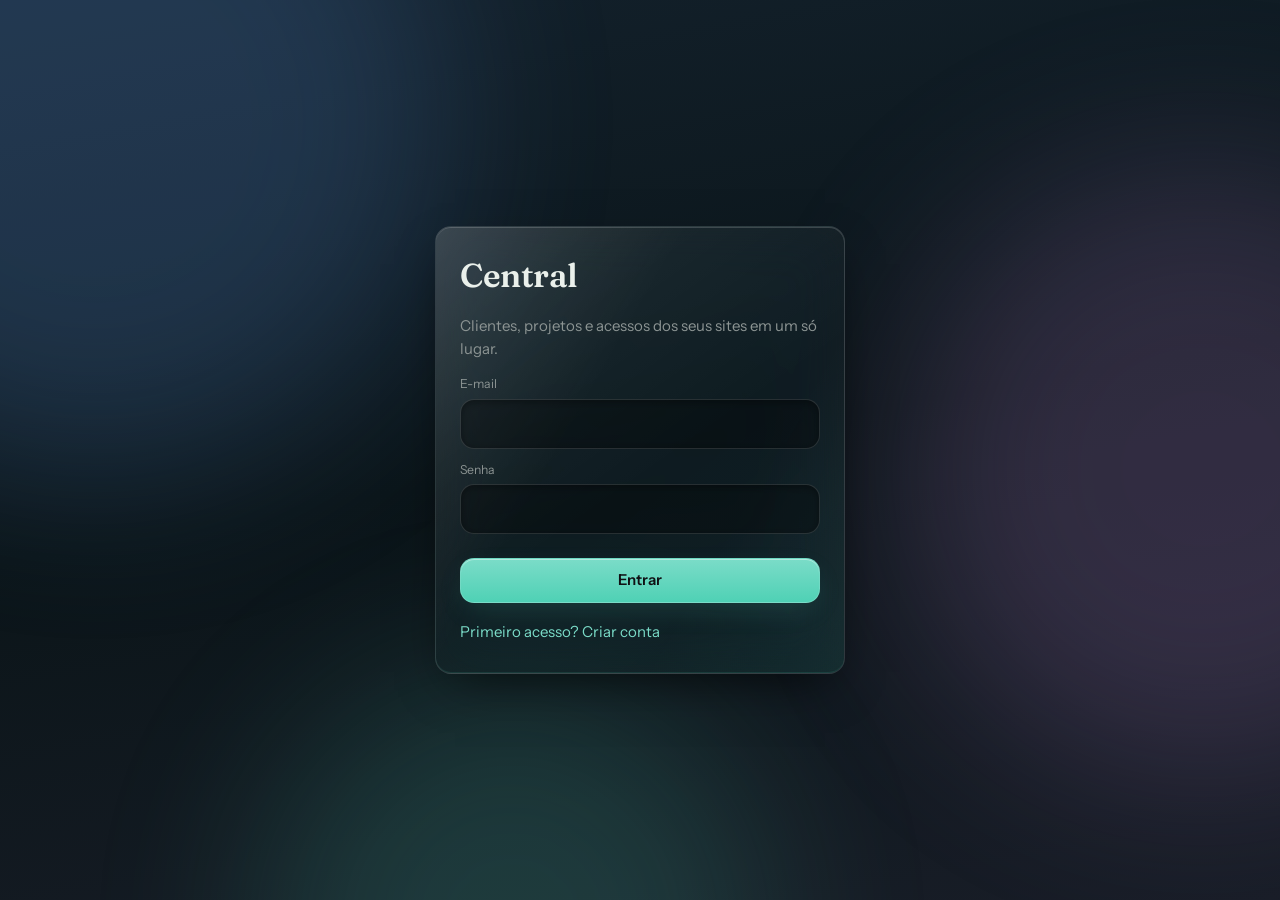
==== commit ed1c39f6: "Fase 2: Pix com QR, lead vira cliente, mensalidades, meta, checklist, horas, lembretes, monitor de s" ====
--- a/index.html
+++ b/index.html
@@ -3,7 +3,7 @@
 <head>
 <meta charset="utf-8">
 <meta name="viewport" content="width=device-width, initial-scale=1, viewport-fit=cover">
-<meta http-equiv="Content-Security-Policy" content="default-src 'self'; script-src 'self'; style-src 'self' 'unsafe-inline'; img-src 'self' data:; connect-src 'self' https://llpbtrobjfszgzlvdogr.supabase.co https://nominatim.openstreetmap.org https://overpass-api.de https://overpass.private.coffee https://overpass.kumi.systems; object-src 'none'; base-uri 'none'; form-action 'self'">
+<meta http-equiv="Content-Security-Policy" content="default-src 'self'; script-src 'self'; style-src 'self' 'unsafe-inline'; img-src 'self' data:; connect-src 'self' https://llpbtrobjfszgzlvdogr.supabase.co https://www.googleapis.com https://nominatim.openstreetmap.org https://overpass-api.de https://overpass.private.coffee https://overpass.kumi.systems; object-src 'none'; base-uri 'none'; form-action 'self'">
 <meta name="referrer" content="no-referrer">
 <meta name="robots" content="noindex, nofollow">
 <meta name="theme-color" content="#050507">
--- a/styles.css
+++ b/styles.css
@@ -1,91 +1,49 @@
 /* =====================================================================
-   Central — natureza mística + vidro líquido
-   Estilos (data-style): mistico, floresta, crepusculo, carmesim
-   Modo (data-mode): dark | light      Animações (data-motion): full | calm
-   Os seletores não exigem <html>: a prévia de cada estilo em Ajustes usa as mesmas variáveis.
+   Central — paletas de cores + vidro
+   Paleta (data-style), modo (data-mode: dark|light), fonte (data-font), animações (data-motion: full|calm).
+   Paletas geradas com contraste conferido (texto/destaque >= 4.5:1). Os seletores não exigem <html>:
+   a prévia de cada paleta em Ajustes usa as mesmas variáveis.
    ===================================================================== */
 
+/* ---------- fontes (hospedadas no app; a CSP não permite fontes externas) ---------- */
+@font-face{font-family:"Fraunces";src:url(fonts/fraunces.woff2) format("woff2");font-weight:100 900;font-display:swap}
+@font-face{font-family:"Instrument Sans";src:url(fonts/instrument-sans.woff2) format("woff2");font-weight:400 700;font-display:swap}
+@font-face{font-family:"Bricolage Grotesque";src:url(fonts/bricolage.woff2) format("woff2");font-weight:200 800;font-display:swap}
+@font-face{font-family:"IBM Plex Sans";src:url(fonts/plex-sans-400.woff2) format("woff2");font-weight:400;font-display:swap}
+@font-face{font-family:"IBM Plex Sans";src:url(fonts/plex-sans-500.woff2) format("woff2");font-weight:500;font-display:swap}
+@font-face{font-family:"IBM Plex Sans";src:url(fonts/plex-sans-600.woff2) format("woff2");font-weight:600;font-display:swap}
+@font-face{font-family:"IBM Plex Sans";src:url(fonts/plex-sans-700.woff2) format("woff2");font-weight:700 900;font-display:swap}
+@font-face{font-family:"IBM Plex Mono";src:url(fonts/plex-mono-500.woff2) format("woff2");font-weight:400 700;font-display:swap}
+:root,[data-font="editorial"]{--f-body:"Instrument Sans",system-ui,sans-serif;--f-head:"Fraunces",Georgia,serif;--f-num:"Fraunces",Georgia,serif;--head-w:600;--head-ls:-.015em}
+[data-font="grotesca"]{--f-body:"Bricolage Grotesque",system-ui,sans-serif;--f-head:"Bricolage Grotesque",system-ui,sans-serif;--f-num:"Bricolage Grotesque",system-ui,sans-serif;--head-w:700;--head-ls:-.03em}
+[data-font="tecnica"]{--f-body:"IBM Plex Sans",system-ui,sans-serif;--f-head:"IBM Plex Sans",system-ui,sans-serif;--f-num:"IBM Plex Mono",ui-monospace,monospace;--head-w:600;--head-ls:-.01em}
+
 /* ---------- paletas ---------- */
-[data-style="mistico"][data-mode="dark"]{
-  --bg:#071318;--sky1:#0a1a26;--sky2:#0c2530;--sky3:#11202d;
-  --text:#eaf3f1;--muted:#8fa9ab;--accent:#5fe3c4;--accent2:#8ff0d8;--accent-ink:#04201a;--gold:#e9c46a;
-  --warn:#f2c46b;--danger:#ff8a9a;--info:#8fb6ff;--good:#6fe6b4;
-  --l1a:#23506a;--l1b:#163346;--l2a:#5b3c7c;--l2b:#33244f;--l3a:#b5607a;--l3b:#6c3253;--l4a:#2c8277;--l4b:#16494a;--l5a:#c98f4f;--l5b:#6e4a2a;
-  --t1a:#1f5a63;--t1b:#0f2f38;--t2a:#7a4b86;--t2b:#2c1d45;
-  --contour:rgba(255,240,210,.20);--rim:rgba(255,232,185,.38);--star:#fff6dc;--moon:#f6e3a6;--fog:rgba(95,227,196,.12);
-  --k1:#3fbf9f;--k2:#5b8fd6;--k3:#b26fc4;--k4:#d6a64c;
-  --c1:#5fe3c4;--c2:#5b8fd6;--c3:#b26fc4;--c4:#e7799b;--c5:#e9c46a;--c6:#9fd6c9;--c7:#8fa9ab;
-}
-[data-style="mistico"][data-mode="light"]{
-  --bg:#e9f1f0;--sky1:#f8efe4;--sky2:#e6eff0;--sky3:#d6e5ec;
-  --text:#11262c;--muted:#567077;--accent:#12806e;--accent2:#0d6a5b;--accent-ink:#fff;--gold:#b0812a;
-  --warn:#a86a10;--danger:#c23350;--info:#2f62b5;--good:#16865c;
-  --l1a:#bcd6de;--l1b:#a6c6d1;--l2a:#d2c0e0;--l2b:#bea8d4;--l3a:#f0c3cb;--l3b:#e4a8b5;--l4a:#acd8ce;--l4b:#8fc6ba;--l5a:#f2d6aa;--l5b:#e3bd86;
-  --t1a:#d2e6e6;--t1b:#bfd9da;--t2a:#e2d2ea;--t2b:#cfbade;
-  --contour:rgba(255,255,255,.6);--rim:rgba(255,255,255,.9);--star:#c99a3c;--moon:#ffd88a;--fog:rgba(255,255,255,.55);
-  --k1:#1e9c80;--k2:#3a6fc0;--k3:#9450ad;--k4:#b8862b;
-  --c1:#12806e;--c2:#3a6fc0;--c3:#9450ad;--c4:#cc4f75;--c5:#b8862b;--c6:#5fb3a2;--c7:#7d9397;
-}
-[data-style="floresta"][data-mode="dark"]{
-  --bg:#06120c;--sky1:#08180f;--sky2:#0c2519;--sky3:#0b1a14;
-  --text:#eaf5ec;--muted:#8fae98;--accent:#7ee08f;--accent2:#b4f0b0;--accent-ink:#06210f;--gold:#e2c36b;
-  --warn:#f0c46b;--danger:#ff8f8a;--info:#8fc6ff;--good:#7ee08f;
-  --l1a:#1e4a3a;--l1b:#123227;--l2a:#2f5f3a;--l2b:#1b3f27;--l3a:#4f7f3f;--l3b:#2d5326;--l4a:#1f6b55;--l4b:#11443a;--l5a:#a08a3f;--l5b:#5d5022;
-  --t1a:#1c4a3c;--t1b:#0c2620;--t2a:#2e5a33;--t2b:#142c1b;
-  --contour:rgba(230,255,200,.17);--rim:rgba(226,195,107,.38);--star:#f3ffd8;--moon:#e9f0c0;--fog:rgba(126,224,143,.10);
-  --k1:#4fbf7a;--k2:#3f9f9a;--k3:#9abf4f;--k4:#d6b04c;
-  --c1:#7ee08f;--c2:#3f9f9a;--c3:#9abf4f;--c4:#d6b04c;--c5:#e08a5a;--c6:#b4f0b0;--c7:#8fae98;
-}
-[data-style="floresta"][data-mode="light"]{
-  --bg:#eef4ea;--sky1:#f7f3e2;--sky2:#e7f0e1;--sky3:#d9e8da;
-  --text:#12261a;--muted:#55705d;--accent:#2a8545;--accent2:#1f6c35;--accent-ink:#fff;--gold:#9c7a22;
-  --warn:#a06a10;--danger:#c0393c;--info:#2f6fb0;--good:#2a8545;
-  --l1a:#c6ddcd;--l1b:#b0cfba;--l2a:#cbe0ba;--l2b:#b4d1a0;--l3a:#dde7b2;--l3b:#c8d897;--l4a:#acd5c3;--l4b:#8fc4ac;--l5a:#ebd8a2;--l5b:#dac17c;
-  --t1a:#d6e8d8;--t1b:#c2dcc7;--t2a:#dfeacb;--t2b:#cce0b2;
-  --contour:rgba(255,255,255,.6);--rim:rgba(255,255,255,.9);--star:#a8862b;--moon:#ffe08a;--fog:rgba(255,255,255,.55);
-  --k1:#2f9a5a;--k2:#2f8580;--k3:#6f9a2f;--k4:#b08a24;
-  --c1:#2a8545;--c2:#2f8580;--c3:#6f9a2f;--c4:#b08a24;--c5:#c06a3a;--c6:#7cc08a;--c7:#7a9282;
-}
-[data-style="crepusculo"][data-mode="dark"]{
-  --bg:#120a1a;--sky1:#1a0e28;--sky2:#271233;--sky3:#1a0d22;
-  --text:#f6ecf4;--muted:#b096b0;--accent:#ff8fc8;--accent2:#ffc0e0;--accent-ink:#2a0a1d;--gold:#ffbf6b;
-  --warn:#ffbf6b;--danger:#ff7a8a;--info:#a99bff;--good:#7fe0b0;
-  --l1a:#3b2a6b;--l1b:#241a47;--l2a:#6b2f7a;--l2b:#41204f;--l3a:#b54d7f;--l3b:#6e2b52;--l4a:#e0745f;--l4b:#8f3f3a;--l5a:#f0a85a;--l5b:#94602f;
-  --t1a:#4a2f7a;--t1b:#221544;--t2a:#8a3f86;--t2b:#3a1d48;
-  --contour:rgba(255,225,240,.19);--rim:rgba(255,200,150,.42);--star:#fff0e0;--moon:#ffd9b0;--fog:rgba(255,143,200,.10);
-  --k1:#c86ad8;--k2:#7a6af0;--k3:#ff7aa8;--k4:#ffb25a;
-  --c1:#ff8fc8;--c2:#7a6af0;--c3:#c86ad8;--c4:#ff7a6a;--c5:#ffbf6b;--c6:#ffd0e6;--c7:#b096b0;
-}
-[data-style="crepusculo"][data-mode="light"]{
-  --bg:#f6ecef;--sky1:#fde9dc;--sky2:#f6dfe9;--sky3:#e9dcf3;
-  --text:#2a1426;--muted:#765b70;--accent:#b8357a;--accent2:#952a63;--accent-ink:#fff;--gold:#b86f1c;
-  --warn:#a8600f;--danger:#c42a45;--info:#5a48c8;--good:#1f8a5c;
-  --l1a:#d8cff1;--l1b:#c6bae7;--l2a:#e8c8ea;--l2b:#d8b0dc;--l3a:#f5c2d5;--l3b:#eba8c2;--l4a:#fccab6;--l4b:#f3ae95;--l5a:#fde1b2;--l5b:#f7ca85;
-  --t1a:#e2d8f3;--t1b:#d2c5eb;--t2a:#f2d4eb;--t2b:#e6bfdf;
-  --contour:rgba(255,255,255,.6);--rim:rgba(255,255,255,.9);--star:#c27a24;--moon:#ffc98a;--fog:rgba(255,255,255,.55);
-  --k1:#a64fb8;--k2:#5a48c8;--k3:#d24f84;--k4:#c47a1f;
-  --c1:#b8357a;--c2:#5a48c8;--c3:#a64fb8;--c4:#d8584a;--c5:#c47a1f;--c6:#e59ac0;--c7:#8e7489;
-}
-[data-style="carmesim"][data-mode="dark"]{
-  --bg:#050507;--sky1:#14070a;--sky2:#09050a;--sky3:#050507;
-  --text:#f4f1f1;--muted:#9a9299;--accent:#ff2b3d;--accent2:#ff6577;--accent-ink:#fff;--gold:#ffb454;
-  --warn:#ffb454;--danger:#ff7a86;--info:#7fb2ff;--good:#58e0a0;
-  --l1a:#1a0a0e;--l1b:#0e0507;--l2a:#280c13;--l2b:#13060a;--l3a:#3a0f18;--l3b:#1a070c;--l4a:#220a10;--l4b:#0f0507;--l5a:#4a1018;--l5b:#1e060b;
-  --t1a:#1c080c;--t1b:#0a0406;--t2a:#2a0b12;--t2b:#100508;
-  --contour:rgba(255,60,80,.16);--rim:rgba(255,80,95,.42);--star:#ffd0d4;--moon:#ffb0b8;--fog:rgba(255,30,50,.22);
-  --k1:#ff2b3d;--k2:#ff6577;--k3:#c41a3a;--k4:#ffb454;
-  --c1:#ff2b3d;--c2:#ff5a6b;--c3:#ff8a8f;--c4:#ffa86a;--c5:#ffd08a;--c6:#f4f1f1;--c7:#9a9299;
-}
-[data-style="carmesim"][data-mode="light"]{
-  --bg:#f7f1f1;--sky1:#fff6f6;--sky2:#f8e9ea;--sky3:#f1dfe1;
-  --text:#1f0c0f;--muted:#7a5f63;--accent:#d21a2f;--accent2:#ac1325;--accent-ink:#fff;--gold:#b8701c;
-  --warn:#a8600f;--danger:#c21a2f;--info:#2f62b5;--good:#1d8a58;
-  --l1a:#f3dcdf;--l1b:#ebc9cd;--l2a:#f0cfd4;--l2b:#e6b8bf;--l3a:#ebc0c7;--l3b:#e0a7b0;--l4a:#f5e0e2;--l4b:#ecccd0;--l5a:#e8b0b8;--l5b:#db96a0;
-  --t1a:#f8e6e8;--t1b:#f0d6da;--t2a:#f2d6da;--t2b:#e9c3c8;
-  --contour:rgba(255,255,255,.6);--rim:rgba(255,255,255,.9);--star:#c2563a;--moon:#ffb8a0;--fog:rgba(255,255,255,.55);
-  --k1:#d21a2f;--k2:#e0505f;--k3:#9e1430;--k4:#c47a1f;
-  --c1:#d21a2f;--c2:#e0505f;--c3:#ea8a90;--c4:#d9864a;--c5:#d0a050;--c6:#8a6266;--c7:#b8a2a5;
-}
+[data-style="mistico"][data-mode="dark"]{--bg:#0b1519;--sky1:#13212c;--sky2:#0b1519;--sky3:#181d27;--text:#eaf0eb;--muted:#8c9493;--accent:#4fd1b5;--accent2:#7bdcc8;--accent-ink:#101114;--gold:#e0b45a;--warn:#f0c06a;--danger:#ff8f8f;--info:#8fb4ff;--good:#6fd6a0;--blob1:#5b8fd6;--blob2:#b07cc6;--blob3:#4fd1b5;--k1:#4fd1b5;--k2:#5b8fd6;--k3:#b07cc6;--k4:#e0b45a;--c1:#4fd1b5;--c2:#5b8fd6;--c3:#b07cc6;--c4:#e0b45a;--c5:#e7799b;--c6:#9ee6d6;--c7:#8c9493}
+[data-style="mistico"][data-mode="light"]{--bg:#f1f3ee;--sky1:#e2e9ec;--sky2:#f1f3ee;--sky3:#eae7ea;--text:#1b2a2a;--muted:#687271;--accent:#2c7565;--accent2:#256356;--accent-ink:#ffffff;--gold:#987a3d;--warn:#8f5c0a;--danger:#b3303e;--info:#2f5fb0;--good:#1f7a4d;--blob1:#5b8fd6;--blob2:#b07cc6;--blob3:#4fd1b5;--k1:#399682;--k2:#5789cd;--k3:#a977be;--k4:#a18241;--c1:#2c7565;--c2:#5789cd;--c3:#a977be;--c4:#a18241;--c5:#de7495;--c6:#80aca3;--c7:#687271}
+[data-style="oceano"][data-mode="dark"]{--bg:#08111c;--sky1:#0c242e;--sky2:#08111c;--sky3:#111b2e;--text:#eaeeef;--muted:#8b9196;--accent:#4aa8ff;--accent2:#77beff;--accent-ink:#101114;--gold:#e8c98a;--warn:#f0c06a;--danger:#ff8f8f;--info:#8fb4ff;--good:#6fd6a0;--blob1:#2dd4d4;--blob2:#7c8cff;--blob3:#4aa8ff;--k1:#4aa8ff;--k2:#2dd4d4;--k3:#7c8cff;--k4:#e8c98a;--c1:#4aa8ff;--c2:#2dd4d4;--c3:#7c8cff;--c4:#e8c98a;--c5:#ff8f70;--c6:#9bcfff;--c7:#8b9196}
+[data-style="oceano"][data-mode="light"]{--bg:#eef3f7;--sky1:#dbf0f4;--sky2:#eef3f7;--sky3:#e3e9f8;--text:#1a2631;--muted:#667078;--accent:#2f6ca3;--accent2:#285c8b;--accent-ink:#ffffff;--gold:#8b7953;--warn:#8f5c0a;--danger:#b3303e;--info:#2f5fb0;--good:#1f7a4d;--blob1:#2dd4d4;--blob2:#7c8cff;--blob3:#4aa8ff;--k1:#3e8dd6;--k2:#209999;--k3:#7281eb;--k4:#9e895e;--c1:#2f6ca3;--c2:#209999;--c3:#7281eb;--c4:#9e895e;--c5:#d6785e;--c6:#82a7c8;--c7:#667078}
+[data-style="floresta"][data-mode="dark"]{--bg:#0c140f;--sky1:#11221d;--sky2:#0c140f;--sky3:#182114;--text:#edf0e8;--muted:#8e948d;--accent:#7cc98a;--accent2:#9dd6a7;--accent-ink:#101114;--gold:#d9b55a;--warn:#f0c06a;--danger:#ff8f8f;--info:#8fb4ff;--good:#6fd6a0;--blob1:#3f9f9a;--blob2:#a3b84f;--blob3:#7cc98a;--k1:#7cc98a;--k2:#3f9f9a;--k3:#a3b84f;--k4:#d9b55a;--c1:#7cc98a;--c2:#3f9f9a;--c3:#a3b84f;--c4:#d9b55a;--c5:#e08a5a;--c6:#b7e1bf;--c7:#8e948d}
+[data-style="floresta"][data-mode="light"]{--bg:#f0f2e9;--sky1:#deeae1;--sky2:#f0f2e9;--sky3:#e8ecda;--text:#1f2925;--muted:#6a716c;--accent:#45714d;--accent2:#3b6041;--accent-ink:#ffffff;--gold:#947b3d;--warn:#8f5c0a;--danger:#b3303e;--info:#2f5fb0;--good:#1f7a4d;--blob1:#3f9f9a;--blob2:#a3b84f;--blob3:#7cc98a;--k1:#599163;--k2:#3c9994;--k3:#7c8c3c;--k4:#9c8241;--c1:#45714d;--c2:#3c9994;--c3:#7c8c3c;--c4:#9c8241;--c5:#ce7f53;--c6:#8faa94;--c7:#6a716c}
+[data-style="terracota"][data-mode="dark"]{--bg:#16110e;--sky1:#221f16;--sky2:#16110e;--sky3:#271e13;--text:#f3ebe5;--muted:#968f8b;--accent:#e07a52;--accent2:#e89b7d;--accent-ink:#101114;--gold:#6b8fa3;--warn:#f0c06a;--danger:#ff8f8f;--info:#8fb4ff;--good:#6fd6a0;--blob1:#8a9a5b;--blob2:#e8b04a;--blob3:#e07a52;--k1:#e07a52;--k2:#8a9a5b;--k3:#e8b04a;--k4:#6b8fa3;--c1:#e07a52;--c2:#8a9a5b;--c3:#e8b04a;--c4:#6b8fa3;--c5:#c7a98a;--c6:#eeb6a0;--c7:#968f8b}
+[data-style="terracota"][data-mode="light"]{--bg:#f5efe6;--sky1:#eae6d8;--sky2:#f5efe6;--sky3:#f4e9d6;--text:#292120;--muted:#726b67;--accent:#a1583b;--accent2:#894b32;--accent-ink:#ffffff;--gold:#5e7e8f;--warn:#8f5c0a;--danger:#b3303e;--info:#2f5fb0;--good:#1f7a4d;--blob1:#8a9a5b;--blob2:#e8b04a;--blob3:#e07a52;--k1:#ce704b;--k2:#7f8e54;--k3:#a77f35;--k4:#6b8fa3;--c1:#a1583b;--c2:#7f8e54;--c3:#a77f35;--c4:#6b8fa3;--c5:#a78e74;--c6:#c79b89;--c7:#726b67}
+[data-style="cafe"][data-mode="dark"]{--bg:#14100d;--sky1:#1e1e18;--sky2:#14100d;--sky3:#251e18;--text:#f1ece5;--muted:#94908a;--accent:#c8925a;--accent2:#d6ad83;--accent-ink:#101114;--gold:#d26b4f;--warn:#f0c06a;--danger:#ff8f8f;--info:#8fb4ff;--good:#6fd6a0;--blob1:#7a9a7e;--blob2:#e3c39b;--blob3:#c8925a;--k1:#c8925a;--k2:#7a9a7e;--k3:#e3c39b;--k4:#d26b4f;--c1:#c8925a;--c2:#7a9a7e;--c3:#e3c39b;--c4:#d26b4f;--c5:#8b6b52;--c6:#e1c3a4;--c7:#94908a}
+[data-style="cafe"][data-mode="light"]{--bg:#f4eee6;--sky1:#e8e6dc;--sky2:#f4eee6;--sky3:#f2eade;--text:#272320;--muted:#716c67;--accent:#88633d;--accent2:#745434;--accent-ink:#ffffff;--gold:#b95e46;--warn:#8f5c0a;--danger:#b3303e;--info:#2f5fb0;--good:#1f7a4d;--blob1:#7a9a7e;--blob2:#e3c39b;--blob3:#c8925a;--k1:#b0804f;--k2:#708e74;--k3:#9a8569;--k4:#d26b4f;--c1:#88633d;--c2:#708e74;--c3:#9a8569;--c4:#d26b4f;--c5:#8b6b52;--c6:#b8a18b;--c7:#716c67}
+[data-style="bauhaus"][data-mode="dark"]{--bg:#0f1118;--sky1:#171c2c;--sky2:#0f1118;--sky3:#20161b;--text:#f4eee3;--muted:#94918e;--accent:#f2b632;--accent2:#f5c865;--accent-ink:#101114;--gold:#2a9d8f;--warn:#f0c06a;--danger:#ff8f8f;--info:#8fb4ff;--good:#6fd6a0;--blob1:#5b7be0;--blob2:#e0533d;--blob3:#f2b632;--k1:#f2b632;--k2:#5b7be0;--k3:#e0533d;--k4:#2a9d8f;--c1:#f2b632;--c2:#5b7be0;--c3:#e0533d;--c4:#2a9d8f;--c5:#8a8fa0;--c6:#f8d78e;--c7:#94918e}
+[data-style="bauhaus"][data-mode="light"]{--bg:#f4f1e8;--sky1:#e5e5e7;--sky2:#f4f1e8;--sky3:#f2e1d7;--text:#2b271c;--muted:#737065;--accent:#88661c;--accent2:#745718;--accent-ink:#ffffff;--gold:#258a7e;--warn:#8f5c0a;--danger:#b3303e;--info:#2f5fb0;--good:#1f7a4d;--blob1:#5b7be0;--blob2:#e0533d;--blob3:#f2b632;--k1:#ae8324;--k2:#5b7be0;--k3:#e0533d;--k4:#289789;--c1:#88661c;--c2:#5b7be0;--c3:#e0533d;--c4:#289789;--c5:#8a8fa0;--c6:#b8a377;--c7:#737065}
+[data-style="crepusculo"][data-mode="dark"]{--bg:#150d1b;--sky1:#211830;--sky2:#150d1b;--sky3:#23142a;--text:#f5eceb;--muted:#978e94;--accent:#ff8fbf;--accent2:#ffabcf;--accent-ink:#101114;--gold:#ffb15c;--warn:#f0c06a;--danger:#ff8f8f;--info:#8fb4ff;--good:#6fd6a0;--blob1:#8f7cf0;--blob2:#c86ad8;--blob3:#ff8fbf;--k1:#ff8fbf;--k2:#8f7cf0;--k3:#c86ad8;--k4:#ffb15c;--c1:#ff8fbf;--c2:#8f7cf0;--c3:#c86ad8;--c4:#ffb15c;--c5:#ff7a6a;--c6:#ffc1dc;--c7:#978e94}
+[data-style="crepusculo"][data-mode="light"]{--bg:#f7eff0;--sky1:#ede4f0;--sky2:#f7eff0;--sky3:#f2e2ee;--text:#2c232a;--muted:#756c71;--accent:#995673;--accent2:#824962;--accent-ink:#ffffff;--gold:#a3713b;--warn:#8f5c0a;--danger:#b3303e;--info:#2f5fb0;--good:#1f7a4d;--blob1:#8f7cf0;--blob2:#c86ad8;--blob3:#ff8fbf;--k1:#c26d91;--k2:#8977e6;--k3:#c066cf;--k4:#b87f42;--c1:#995673;--c2:#8977e6;--c3:#c066cf;--c4:#b87f42;--c5:#eb7062;--c6:#c29aab;--c7:#756c71}
+[data-style="lavanda"][data-mode="dark"]{--bg:#121119;--sky1:#1e2226;--sky2:#121119;--sky3:#241d22;--text:#efedee;--muted:#929195;--accent:#a99be8;--accent2:#beb4ee;--accent-ink:#101114;--gold:#e6c97a;--warn:#f0c06a;--danger:#ff8f8f;--info:#8fb4ff;--good:#6fd6a0;--blob1:#8fb89a;--blob2:#f0a98c;--blob3:#a99be8;--k1:#a99be8;--k2:#8fb89a;--k3:#f0a98c;--k4:#e6c97a;--c1:#a99be8;--c2:#8fb89a;--c3:#f0a98c;--c4:#e6c97a;--c5:#d98fb0;--c6:#d0c8f2;--c7:#929195}
+[data-style="lavanda"][data-mode="light"]{--bg:#f3f1f6;--sky1:#e9ebed;--sky2:#f3f1f6;--sky3:#f3eaeb;--text:#24242f;--muted:#6f6e77;--accent:#6c6394;--accent2:#5c547e;--accent-ink:#ffffff;--gold:#8a7949;--warn:#8f5c0a;--danger:#b3303e;--info:#2f5fb0;--good:#1f7a4d;--blob1:#8fb89a;--blob2:#f0a98c;--blob3:#a99be8;--k1:#8e82c3;--k2:#72937b;--k3:#ad7a65;--k4:#9c8953;--c1:#6c6394;--c2:#72937b;--c3:#ad7a65;--c4:#9c8953;--c5:#bf7e9b;--c6:#a7a1bf;--c7:#6f6e77}
+[data-style="rosa"][data-mode="dark"]{--bg:#161012;--sky1:#27171c;--sky2:#161012;--sky3:#261d1c;--text:#f3edea;--muted:#96908f;--accent:#e79aa8;--accent2:#edb3be;--accent-ink:#101114;--gold:#7fa39a;--warn:#f0c06a;--danger:#ff8f8f;--info:#8fb4ff;--good:#6fd6a0;--blob1:#c4587a;--blob2:#d9b38c;--blob3:#e79aa8;--k1:#e79aa8;--k2:#c4587a;--k3:#d9b38c;--k4:#7fa39a;--c1:#e79aa8;--c2:#c4587a;--c3:#d9b38c;--c4:#7fa39a;--c5:#9c6b8a;--c6:#f2c7cf;--c7:#96908f}
+[data-style="rosa"][data-mode="light"]{--bg:#f6eeee;--sky1:#f1dfe2;--sky2:#f6eeee;--sky3:#f3e8e4;--text:#2a2428;--muted:#736d6f;--accent:#8b5c65;--accent2:#764e56;--accent-ink:#ffffff;--gold:#66827b;--warn:#8f5c0a;--danger:#b3303e;--info:#2f5fb0;--good:#1f7a4d;--blob1:#c4587a;--blob2:#d9b38c;--blob3:#e79aa8;--k1:#b07580;--k2:#c4587a;--k3:#9c8165;--k4:#708f88;--c1:#8b5c65;--c2:#c4587a;--c3:#9c8165;--c4:#708f88;--c5:#9c6b8a;--c6:#b99da3;--c7:#736d6f}
+[data-style="menta"][data-mode="dark"]{--bg:#0d1413;--sky1:#22191b;--sky2:#0d1413;--sky3:#1f231a;--text:#ebf0ea;--muted:#8e9490;--accent:#58d6a8;--accent2:#82e0be;--accent-ink:#101114;--gold:#6aa0e8;--warn:#f0c06a;--danger:#ff8f8f;--info:#8fb4ff;--good:#6fd6a0;--blob1:#e4475f;--blob2:#f2d16b;--blob3:#58d6a8;--k1:#58d6a8;--k2:#e4475f;--k3:#f2d16b;--k4:#6aa0e8;--c1:#58d6a8;--c2:#e4475f;--c3:#f2d16b;--c4:#6aa0e8;--c5:#b98cf0;--c6:#a3e8cf;--c7:#8e9490}
+[data-style="menta"][data-mode="light"]{--bg:#eff5f2;--sky1:#eee4e3;--sky2:#eff5f2;--sky3:#eff1e4;--text:#1c2a28;--muted:#687371;--accent:#31785e;--accent2:#2a6650;--accent-ink:#ffffff;--gold:#5580ba;--warn:#8f5c0a;--danger:#b3303e;--info:#2f5fb0;--good:#1f7a4d;--blob1:#e4475f;--blob2:#f2d16b;--blob3:#58d6a8;--k1:#3f9a79;--k2:#e4475f;--k3:#9b8644;--k4:#5d8dcc;--c1:#31785e;--c2:#e4475f;--c3:#9b8644;--c4:#5d8dcc;--c5:#aa81dd;--c6:#83ae9e;--c7:#687371}
+[data-style="grafite"][data-mode="dark"]{--bg:#111214;--sky1:#1c2126;--sky2:#111214;--sky3:#241d1a;--text:#f1f2e4;--muted:#93948d;--accent:#c6f04a;--accent2:#d4f477;--accent-ink:#101114;--gold:#b48cf0;--warn:#f0c06a;--danger:#ff8f8f;--info:#8fb4ff;--good:#6fd6a0;--blob1:#7fa7c9;--blob2:#ff9b5a;--blob3:#c6f04a;--k1:#c6f04a;--k2:#7fa7c9;--k3:#ff9b5a;--k4:#b48cf0;--c1:#c6f04a;--c2:#7fa7c9;--c3:#ff9b5a;--c4:#b48cf0;--c5:#9aa3ad;--c6:#e0f79b;--c7:#93948d}
+[data-style="grafite"][data-mode="light"]{--bg:#f2f2f0;--sky1:#e6eaec;--sky2:#f2f2f0;--sky3:#f3e9e1;--text:#272d1f;--muted:#70746a;--accent:#5f7324;--accent2:#51621f;--accent-ink:#ffffff;--gold:#896ab6;--warn:#8f5c0a;--danger:#b3303e;--info:#2f5fb0;--good:#1f7a4d;--blob1:#7fa7c9;--blob2:#ff9b5a;--blob3:#c6f04a;--k1:#77902c;--k2:#6b8ca9;--k3:#c27644;--k4:#9e7bd3;--c1:#5f7324;--c2:#6b8ca9;--c3:#c27644;--c4:#9e7bd3;--c5:#8e969f;--c6:#9fab7c;--c7:#70746a}
+[data-style="carmesim"][data-mode="dark"]{--bg:#070608;--sky1:#201215;--sky2:#070608;--sky3:#16080c;--text:#f5e7e4;--muted:#918988;--accent:#ff3b4b;--accent2:#ff6c78;--accent-ink:#101114;--gold:#ffb454;--warn:#f0c06a;--danger:#ff8f8f;--info:#8fb4ff;--good:#6fd6a0;--blob1:#ff7a86;--blob2:#c41a3a;--blob3:#ff3b4b;--k1:#ff3b4b;--k2:#ff7a86;--k3:#c41a3a;--k4:#ffb454;--c1:#ff3b4b;--c2:#ff7a86;--c3:#c41a3a;--c4:#ffb454;--c5:#9a9299;--c6:#ff939c;--c7:#918988}
+[data-style="carmesim"][data-mode="light"]{--bg:#f7f2f1;--sky1:#f8e6e6;--sky2:#f7f2f1;--sky3:#f2dcdf;--text:#2c1b1f;--muted:#75686b;--accent:#cc2f3c;--accent2:#ad2833;--accent-ink:#ffffff;--gold:#a37336;--warn:#8f5c0a;--danger:#b3303e;--info:#2f5fb0;--good:#1f7a4d;--blob1:#ff7a86;--blob2:#c41a3a;--blob3:#ff3b4b;--k1:#ff3b4b;--k2:#d66671;--k3:#c41a3a;--k4:#b8823c;--c1:#cc2f3c;--c2:#d66671;--c3:#c41a3a;--c4:#b8823c;--c5:#9a9299;--c6:#e0828a;--c7:#75686b}
+
 /* vidro: escuro x claro */
 [data-mode="dark"]{
   --g1:rgba(255,255,255,.085);--g2:rgba(255,255,255,.025);--border:rgba(255,255,255,.12);--hi:rgba(255,255,255,.17);
@@ -95,73 +53,48 @@
 }
 [data-mode="light"]{
   --g1:rgba(255,255,255,.66);--g2:rgba(255,255,255,.36);--border:rgba(255,255,255,.8);--hi:rgba(255,255,255,.95);
-  --sheen:rgba(255,255,255,.55);--shadow:rgba(40,60,70,.28);--soft:rgba(255,255,255,.45);--soft2:rgba(255,255,255,.7);
+  --sheen:rgba(255,255,255,.3);--shadow:rgba(40,60,70,.28);--soft:rgba(255,255,255,.45);--soft2:rgba(255,255,255,.7);
   --inset:rgba(255,255,255,.6);--base:transparent;--hair:rgba(30,50,60,.09);--track:rgba(30,50,60,.10);--strong:#0b161a;
   --sheet1:rgba(255,255,255,.88);--sheet2:rgba(255,255,255,.78);--tipbg:rgba(255,255,255,.85);
 }
 [data-style]{
-  --glow:color-mix(in srgb,var(--accent) 50%,transparent);
+  --glow:color-mix(in srgb,var(--accent) 20%,transparent);
   --tint:color-mix(in srgb,var(--accent) 5%,transparent);
 }
-:root{--r:22px;--nav-h:68px;--glass:blur(26px) saturate(140%) brightness(1.04)}
+:root{--r:16px;--nav-h:68px;--glass:blur(26px) saturate(140%) brightness(1.04)}
 [data-mode="light"]:root{--glass:blur(22px) saturate(180%) brightness(1.04)}
 
 /* ---------- base ---------- */
 *{box-sizing:border-box}
 html{background:var(--bg)}
-html,body{margin:0;color:var(--text);font:15px/1.45 system-ui,-apple-system,"Segoe UI",Roboto,sans-serif;-webkit-text-size-adjust:100%}
+html,body{margin:0;color:var(--text);font:15px/1.5 var(--f-body);-webkit-text-size-adjust:100%}
 body{background:transparent;min-height:100vh}
 body.noscroll{overflow:hidden}
-h1,h2,h3{margin:0 0 .4em;line-height:1.2;letter-spacing:-.01em}
-h1{font-size:1.55rem;font-weight:700} h2{font-size:1.1rem;font-weight:650} h3{font-size:1rem}
+h1,h2,h3{margin:0 0 .4em;line-height:1.15;letter-spacing:var(--head-ls);font-family:var(--f-head);font-weight:var(--head-w)}
+h1{font-size:1.7rem} h2{font-size:1.12rem} h3{font-size:1rem}
 a{color:var(--accent2);text-decoration:none}
 [data-mode="light"] a{color:var(--accent)}
 .muted{color:var(--muted)} .small{font-size:.85rem} .right{text-align:right}
 .mono{font-family:ui-monospace,SFMono-Regular,Menlo,Consolas,monospace}
 [hidden]{display:none!important}
-.eyebrow{font-size:.78rem;color:var(--muted);letter-spacing:.08em;text-transform:uppercase;margin-bottom:2px}
+.eyebrow{font-size:.85rem;color:var(--muted);margin-bottom:2px}
+.num,.stat .v,.kpi .v,.hs .v,.tile .n,.donut .dn,.lf-score{font-family:var(--f-num);font-variant-numeric:tabular-nums lining-nums}
 html.theming *,html.theming *::before,html.theming *::after{transition:background-color .6s,border-color .6s,color .6s,fill .6s,stroke .6s,box-shadow .6s!important}
 ::view-transition-old(root),::view-transition-new(root){animation:none;mix-blend-mode:normal}
 ::view-transition-new(root){animation:vt .75s cubic-bezier(.4,0,.2,1)}
 @keyframes vt{from{clip-path:circle(0 at var(--vx,50%) var(--vy,50%))}to{clip-path:circle(150vmax at var(--vx,50%) var(--vy,50%))}}
 
-/* ---------- cena de fundo ---------- */
-.aurora{position:fixed;inset:0;z-index:-1;overflow:hidden;pointer-events:none;background:linear-gradient(180deg,var(--sky1),var(--sky2) 55%,var(--sky3))}
-.aurora svg{display:block;width:100%;height:100%;overflow:visible}
-.aurora .fog{position:absolute;border-radius:50%;filter:blur(70px);background:radial-gradient(circle,var(--fog),transparent 65%);will-change:transform}
-.aurora .fog.a{width:60vmax;height:60vmax;left:-18vmax;top:-10vmax;animation:drift1 26s ease-in-out infinite alternate}
-.aurora .fog.b{width:50vmax;height:50vmax;right:-16vmax;top:20vh;animation:drift2 32s ease-in-out infinite alternate}
-@keyframes drift1{to{transform:translate(18vmax,12vmax) scale(1.15)}}
-@keyframes drift2{to{transform:translate(-16vmax,-8vmax) scale(1.2)}}
-.aurora .stars{position:absolute;inset:0}
-.aurora .st{position:absolute;width:var(--z);height:var(--z);border-radius:50%;background:var(--star);box-shadow:0 0 6px var(--star);animation:twinkle var(--d) ease-in-out var(--w) infinite alternate}
-.aurora .sp{position:absolute;width:var(--z);height:var(--z);filter:drop-shadow(0 0 5px var(--star));animation:twinkle var(--d) ease-in-out var(--w) infinite alternate}
-.aurora .sp i{position:absolute;inset:0;background:var(--star);clip-path:polygon(50% 0,58% 42%,100% 50%,58% 58%,50% 100%,42% 58%,0 50%,42% 42%)}
-@keyframes twinkle{from{opacity:.15;transform:scale(.7)}to{opacity:1;transform:scale(1)}}
-[data-mode="light"] .aurora .st{opacity:.25;animation:none}
-[data-mode="light"] .aurora .sp{opacity:.55}
-.aurora .moon{position:absolute;top:7vh;right:11vw;width:clamp(46px,8vmin,90px);height:clamp(46px,8vmin,90px);border-radius:50%;
-  box-shadow:calc(clamp(46px,8vmin,90px)*.22) calc(clamp(46px,8vmin,90px)*.1) 0 0 var(--moon);filter:drop-shadow(0 0 18px var(--moon));transform:rotate(-12deg);animation:moon 9s ease-in-out infinite alternate}
-@keyframes moon{to{filter:drop-shadow(0 0 32px var(--moon));transform:rotate(-12deg) translateY(-6px)}}
-[data-mode="light"] .aurora .moon{background:radial-gradient(circle,#fff 0,var(--moon) 55%);box-shadow:0 0 60px 18px color-mix(in srgb,var(--moon) 55%,transparent);filter:none;animation:sun 10s ease-in-out infinite alternate}
-@keyframes sun{to{box-shadow:0 0 90px 30px color-mix(in srgb,var(--moon) 45%,transparent)}}
-.aurora .shoot{position:absolute;top:12vh;left:18vw;width:140px;height:1.5px;border-radius:2px;background:linear-gradient(90deg,var(--star),transparent);opacity:0;transform:rotate(-24deg);animation:shoot 13s ease-in 4s infinite}
-@keyframes shoot{0%{opacity:0;transform:rotate(-24deg) translateX(0)}2%{opacity:1}9%{opacity:0;transform:rotate(-24deg) translateX(-38vw)}100%{opacity:0}}
-[data-mode="light"] .aurora .shoot{display:none}
-.aurora .ly{position:absolute;left:-6%;width:112%;will-change:transform;animation:sway var(--d,40s) ease-in-out infinite alternate}
-.aurora .ly.bot{bottom:-2vh;height:58vh}
-.aurora .ly.top{top:0;height:34vh}
-.aurora .ly.top.t2{height:40vh}
-@media(max-aspect-ratio:1/1){.aurora .ly.top{left:-45%;width:190%;height:24vh}.aurora .ly.top.t2{height:28vh}.aurora .ly.bot{height:46vh}}
-@keyframes sway{from{transform:translate3d(calc(var(--s,1)*-2%),0,0)}to{transform:translate3d(calc(var(--s,1)*2%),.6vh,0)}}
-.aurora .sprig{position:absolute;bottom:0;width:clamp(110px,15vw,220px);transform-origin:50% 100%;opacity:.85;animation:breeze 7s ease-in-out infinite alternate}
-.aurora .sprig.l{left:-1vw} .aurora .sprig.r{right:-1vw;animation-delay:-3s}
-@keyframes breeze{from{transform:rotate(-2deg)}to{transform:rotate(2.5deg)}}
-.aurora .ff{position:absolute;width:4px;height:4px;border-radius:50%;background:var(--gold);box-shadow:0 0 10px 2px var(--gold);opacity:0;animation:firefly var(--d) ease-in-out var(--w) infinite}
-@keyframes firefly{0%{opacity:0;transform:translate(0,0)}25%{opacity:.9}50%{opacity:.35}75%{opacity:.85}100%{opacity:0;transform:translate(var(--dx),var(--dy))}}
-[data-mode="light"] .aurora .ff{box-shadow:0 0 8px 1px var(--gold);opacity:.0}
-[data-motion="calm"] .aurora *,[data-motion="calm"] .aurora *::before{animation:none!important}
-[data-motion="calm"] .aurora .ff,[data-motion="calm"] .aurora .shoot{display:none}
+/* ---------- fundo: manchas de cor da paleta, desfocadas, atrás do vidro ---------- */
+.aurora{position:fixed;inset:0;z-index:-1;overflow:hidden;pointer-events:none;background:linear-gradient(170deg,var(--sky1),var(--sky2) 50%,var(--sky3))}
+.aurora i{position:absolute;border-radius:50%;filter:blur(90px);will-change:transform}
+.aurora .b1{width:55vmax;height:55vmax;left:-20vmax;top:-18vmax;background:var(--blob1);opacity:var(--bo,.22);animation:drift1 34s ease-in-out infinite alternate}
+.aurora .b2{width:48vmax;height:48vmax;right:-18vmax;top:18vh;background:var(--blob2);opacity:var(--bo,.22);animation:drift2 40s ease-in-out infinite alternate}
+.aurora .b3{width:40vmax;height:40vmax;left:20vw;bottom:-22vmax;background:var(--blob3);opacity:calc(var(--bo,.22)*.8);animation:drift3 46s ease-in-out infinite alternate}
+[data-mode="light"] .aurora{--bo:.30}
+@keyframes drift1{to{transform:translate(14vmax,10vmax) scale(1.1)}}
+@keyframes drift2{to{transform:translate(-12vmax,-6vmax) scale(1.15)}}
+@keyframes drift3{to{transform:translate(10vmax,-8vmax) scale(.9)}}
+[data-motion="calm"] .aurora i{animation:none!important}
 
 /* ---------- layout ---------- */
 .shell{min-height:100vh;display:flex;flex-direction:column}
@@ -174,13 +107,10 @@
 .nav a svg{width:22px;height:22px;stroke:currentColor;fill:none;stroke-width:1.8;stroke-linecap:round;stroke-linejoin:round;transition:transform .3s cubic-bezier(.3,1.6,.5,1)}
 .nav a:hover{color:var(--text)} .nav a:hover svg{transform:translateY(-2px) scale(1.08)}
 .nav a.on{color:var(--strong);background:linear-gradient(180deg,color-mix(in srgb,var(--accent) 42%,transparent),color-mix(in srgb,var(--accent) 14%,transparent));box-shadow:0 0 26px -4px var(--glow),inset 0 1px 0 var(--hi)}
-.nav a.on svg{filter:drop-shadow(0 0 6px var(--glow))}
 @media(min-width:900px){
   .shell{flex-direction:row}
   .nav{position:sticky;left:auto;right:auto;bottom:auto;top:18px;height:calc(100vh - 36px);width:96px;margin:18px 0 18px 18px;flex-direction:column;justify-content:flex-start;gap:8px;border-radius:38px;padding:20px 10px}
-  .nav .brand{display:block;text-align:center;font-weight:800;font-size:.78rem;letter-spacing:.16em;text-transform:uppercase;margin:2px 0 16px;color:var(--strong);text-shadow:0 0 18px var(--glow)}
-  .nav .brand svg{display:block;width:34px;height:34px;margin:0 auto 6px;stroke:var(--gold);fill:none;stroke-width:1.4;stroke-linecap:round;stroke-linejoin:round;filter:drop-shadow(0 0 8px color-mix(in srgb,var(--gold) 60%,transparent));animation:emblem 6s ease-in-out infinite alternate}
-  @keyframes emblem{to{transform:translateY(-3px) rotate(4deg)}}
+  .nav .brand{display:block;text-align:center;font-family:var(--f-head);font-weight:var(--head-w);font-size:1.05rem;letter-spacing:var(--head-ls);margin:4px 0 18px;color:var(--strong)}
   .nav a{flex:0;font-size:.66rem;padding:12px 4px}
   main#view{padding:30px 28px 40px}
 }
@@ -194,8 +124,9 @@
 .card::before,.panel::before,.stat::before,.tile::before,.kpi::before{content:"";position:absolute;inset:0;pointer-events:none;border-radius:inherit;
   background:linear-gradient(120deg,var(--sheen),transparent 38%,transparent 70%,color-mix(in srgb,var(--accent) 7%,transparent))}
 .card::after,.panel::after,.stat::after,.tile::after,.kpi::after,.btn::after{content:"";position:absolute;inset:0;pointer-events:none;border-radius:inherit;opacity:0;transition:opacity .3s;
-  background:radial-gradient(260px circle at var(--mx,50%) var(--my,0%),color-mix(in srgb,var(--accent) 22%,transparent),transparent 60%)}
+  background:radial-gradient(260px circle at var(--mx,50%) var(--my,0%),color-mix(in srgb,var(--accent) 9%,transparent),transparent 60%)}
 .card:hover::after,.stat:hover::after,.tile:hover::after,.btn:hover::after,.panel:hover::after,.kpi:hover::after{opacity:1}
+.card>*,.panel>*,.stat>*,.tile>*,.kpi>*{position:relative;z-index:1}
 .card,.panel{padding:16px 18px}
 .panel{padding:24px}
 a.card,a.item{display:block;color:inherit}
@@ -209,7 +140,7 @@
 .grid{display:grid;gap:12px;grid-template-columns:repeat(2,1fr)}
 @media(min-width:620px){.grid.g3{grid-template-columns:repeat(3,1fr)}.grid.g4{grid-template-columns:repeat(4,1fr)}}
 .stat{padding:14px 16px}
-.stat .k{color:var(--muted);font-size:.74rem;text-transform:uppercase;letter-spacing:.08em}
+.stat .k{color:var(--muted);font-size:.82rem}
 .stat .v{font-size:1.4rem;font-weight:700;margin-top:4px;font-variant-numeric:tabular-nums}
 .pos{color:var(--good)} .neg{color:var(--danger)} .warn{color:var(--warn)}
 .page-h{display:flex;justify-content:space-between;align-items:center;gap:10px;margin-bottom:16px;flex-wrap:wrap}
@@ -277,10 +208,6 @@
 .page-h>.row .tabs{flex:0 1 auto;min-width:0}
 @media(max-width:560px){.page-h>.row{width:100%}.page-h>.row .tabs{flex:1}.page-h>.row a.iconbtn{display:none}.tab{padding:8px 12px}}
 .greet h1{font-size:1.45rem}
-.gi{width:46px;height:46px;flex:none;display:grid;place-items:center;border-radius:16px;border:1px solid var(--border);background:linear-gradient(160deg,color-mix(in srgb,var(--gold) 26%,transparent),var(--soft));box-shadow:inset 0 1px 0 var(--hi),0 0 30px -8px color-mix(in srgb,var(--gold) 70%,transparent)}
-.gi svg{width:26px;height:26px;stroke:var(--gold);fill:none;stroke-width:1.7;stroke-linecap:round;stroke-linejoin:round}
-.gi.sun svg{animation:spin 24s linear infinite} .gi.moon svg{animation:bob 4s ease-in-out infinite alternate}
-@keyframes spin{to{transform:rotate(360deg)}} @keyframes bob{to{transform:translateY(-3px) rotate(-8deg)}}
 .dash{display:grid;gap:14px;grid-template-columns:minmax(0,1fr)}
 @media(min-width:1000px){.dash{grid-template-columns:minmax(0,2fr) minmax(0,1fr);grid-template-areas:"kpis kpis" "hero side" "mini side" "alerts alerts";align-items:start}
   .dash .hero{grid-area:hero}.dash .side{grid-area:side}.dash .kpis{grid-area:kpis}.dash .mini{grid-area:mini}.dash .alerts{grid-area:alerts}}
@@ -290,21 +217,17 @@
   background:linear-gradient(165deg,color-mix(in srgb,var(--kc) 40%,transparent),color-mix(in srgb,var(--kc) 10%,transparent) 72%),linear-gradient(145deg,var(--g1),var(--g2));
   border-color:color-mix(in srgb,var(--kc) 42%,var(--border));transition:transform .35s cubic-bezier(.2,.9,.3,1),box-shadow .35s}
 [data-mode="light"] .kpi{background:linear-gradient(165deg,color-mix(in srgb,var(--kc) 26%,rgba(255,255,255,.55)),rgba(255,255,255,.45) 75%)}
-.kpi:hover{transform:perspective(700px) rotateX(var(--ty,0deg)) rotateY(var(--tx,0deg)) translateY(-4px);box-shadow:0 26px 60px -22px var(--shadow),0 0 40px -12px color-mix(in srgb,var(--kc) 70%,transparent),inset 0 1px 0 var(--hi)}
+.kpi:hover{transform:translateY(-3px);box-shadow:0 22px 50px -24px var(--shadow),inset 0 1px 0 var(--hi)}
 .kpi .kh{display:flex;align-items:center;gap:9px}
 .kpi .ki{width:32px;height:32px;border-radius:11px;display:grid;place-items:center;background:color-mix(in srgb,var(--kc) 34%,transparent);border:1px solid color-mix(in srgb,var(--kc) 50%,transparent);box-shadow:inset 0 1px 0 var(--hi)}
 .kpi .ki svg{width:17px;height:17px;stroke:var(--strong);fill:none;stroke-width:1.8;stroke-linecap:round;stroke-linejoin:round}
 .kpi .k{font-size:.8rem;color:var(--muted)}
-.kpi .v{font-size:1.55rem;font-weight:780;margin-top:10px;font-variant-numeric:tabular-nums;line-height:1.1;white-space:nowrap;overflow:hidden;text-overflow:ellipsis}
+.kpi .v{font-size:1.75rem;font-weight:600;margin-top:10px;font-variant-numeric:tabular-nums;line-height:1.1;white-space:nowrap;overflow:hidden;text-overflow:ellipsis}
 .kpi .dd{font-size:.74rem;color:var(--muted);margin-top:4px;display:flex;gap:6px;flex-wrap:wrap}
 .kpi .d{font-weight:700} .kpi .d.up{color:var(--good)} .kpi .d.dn{color:var(--danger)}
 .kpi .spark{display:block;width:calc(100% + 32px);height:54px;margin:auto -16px 0;overflow:visible}
-.spark .sl{fill:none;stroke:var(--kc);stroke-width:2.2;stroke-linecap:round;stroke-dasharray:1;stroke-dashoffset:1;filter:drop-shadow(0 0 5px var(--kc));animation:draw 1.4s cubic-bezier(.4,.1,.2,1) calc(var(--i,0)*90ms + .2s) forwards}
+.spark .sl{fill:none;stroke:var(--kc);stroke-width:2.2;stroke-linecap:round;stroke-dasharray:1;stroke-dashoffset:1;animation:draw 1.4s cubic-bezier(.4,.1,.2,1) calc(var(--i,0)*90ms + .2s) forwards}
 .spark .sa{opacity:0;animation:fade 1s ease calc(var(--i,0)*90ms + .5s) forwards}
-.spark .flow{animation:flow 9s linear infinite;opacity:.35}
-.spark .flow path{fill:var(--kc);opacity:.35}
-.spark .flow.b{animation-duration:13s;animation-direction:reverse;opacity:.25}
-@keyframes flow{to{transform:translateX(-200px)}}
 .hero{padding:20px 22px 22px}
 .hero-h{display:flex;justify-content:space-between;align-items:center;gap:10px;flex-wrap:wrap;margin-bottom:6px}
 .hero-h h2{margin:0;font-size:1.2rem}
@@ -317,24 +240,24 @@
 .chart .ax{fill:var(--muted);font-size:11px;text-anchor:middle;transition:fill .2s}
 .chart .ax.on{fill:var(--strong);font-weight:700}
 .chart .ln{fill:none;stroke-width:3;stroke-linecap:round;stroke-dasharray:1;stroke-dashoffset:1;animation:draw 1.3s cubic-bezier(.4,.1,.2,1) .1s forwards}
-.chart .ln.r{stroke:url(#gLn);filter:drop-shadow(0 0 7px var(--glow))}
+.chart .ln.r{stroke:var(--accent)}
 .chart .ln.e{stroke:var(--gold);stroke-width:2;opacity:.9}
 .chart .ar{opacity:0;animation:fade .9s ease .5s forwards}
 .chart #cv-bar{fill:var(--soft2)}
 .chart #cv-line{stroke:var(--hair)}
 .chart .sc{transition:transform .22s cubic-bezier(.2,.9,.3,1)}
 .chart .dot{stroke:var(--bg);stroke-width:3;transition:transform .22s cubic-bezier(.2,.9,.3,1),r .2s}
-.chart .dot.r{fill:var(--accent);filter:drop-shadow(0 0 8px var(--accent))} .chart .dot.e{fill:var(--gold)}
+.chart .dot.r{fill:var(--accent)} .chart .dot.e{fill:var(--gold)}
 .chart .hit{fill:transparent}
 .tip{position:absolute;top:0;pointer-events:none;transform:translate(-50%,-8px);background:var(--tipbg);backdrop-filter:blur(16px);-webkit-backdrop-filter:blur(16px);border:1px solid color-mix(in srgb,var(--accent) 40%,var(--border));border-radius:14px;padding:8px 12px;font-size:.8rem;white-space:nowrap;box-shadow:0 10px 30px -6px var(--shadow),0 0 24px -6px var(--glow);transition:left .22s cubic-bezier(.2,.9,.3,1)}
-.tip b{display:block;font-size:.72rem;color:var(--muted);text-transform:uppercase;letter-spacing:.08em;margin-bottom:2px}
+.tip b{display:block;font-size:.78rem;color:var(--muted);font-weight:500;margin-bottom:2px}
 .tip span{display:flex;gap:7px;align-items:center;font-variant-numeric:tabular-nums}
 .tip span i{width:8px;height:8px;border-radius:50%;background:var(--accent)} .tip span.e i{background:var(--gold)}
 @keyframes draw{to{stroke-dashoffset:0}}
 @keyframes fade{to{opacity:1}}
 .hero-stats{display:grid;grid-template-columns:repeat(3,1fr);gap:10px;margin-top:14px}
 .hs{text-align:center;padding:12px 6px;border-radius:18px;background:var(--inset);border:1px solid var(--hair);box-shadow:inset 0 1px 0 var(--hi)}
-.hs .k{font-size:.72rem;color:var(--muted);text-transform:uppercase;letter-spacing:.08em}
+.hs .k{font-size:.8rem;color:var(--muted)}
 .hs .v{font-size:1.3rem;font-weight:750;margin-top:3px;font-variant-numeric:tabular-nums}
 .hs.mid{background:linear-gradient(180deg,color-mix(in srgb,var(--accent) 28%,transparent),color-mix(in srgb,var(--accent) 8%,transparent));border-color:color-mix(in srgb,var(--accent) 40%,transparent);box-shadow:0 0 30px -8px var(--glow),inset 0 1px 0 var(--hi)}
 @media(max-width:520px){.hs .v{font-size:1rem}}
@@ -342,10 +265,10 @@
 .tiles{display:grid;grid-template-columns:1fr 1fr;gap:14px}
 @media(min-width:1000px){.tiles{grid-template-columns:1fr}}
 .tile{display:flex;flex-direction:column;justify-content:space-between;gap:14px;padding:18px;color:inherit;min-height:112px;transition:transform .35s cubic-bezier(.2,.9,.3,1)}
-a.tile:hover,.tile:hover{transform:perspective(700px) rotateX(var(--ty,0deg)) rotateY(var(--tx,0deg)) translateY(-3px)}
+a.tile:hover{transform:translateY(-3px)}
 .tile .ic{width:44px;height:44px;border-radius:15px;display:grid;place-items:center;background:var(--soft2);border:1px solid var(--border);box-shadow:inset 0 1px 0 var(--hi)}
 .tile .ic svg{width:22px;height:22px;stroke:var(--strong);fill:none;stroke-width:1.8;stroke-linecap:round;stroke-linejoin:round}
-.tile .n{font-size:1.9rem;font-weight:800;line-height:1;font-variant-numeric:tabular-nums} .tile .l{font-size:.82rem;opacity:.85;margin-top:3px}
+.tile .n{font-size:2rem;font-weight:600;line-height:1;font-variant-numeric:tabular-nums} .tile .l{font-size:.82rem;opacity:.85;margin-top:3px}
 .tile.red{background:linear-gradient(150deg,color-mix(in srgb,var(--accent) 62%,transparent),color-mix(in srgb,var(--accent) 22%,transparent));border-color:color-mix(in srgb,var(--accent2) 55%,transparent);box-shadow:0 20px 50px -18px var(--glow),inset 0 1px 0 var(--hi)}
 .tile.red .ic{background:rgba(255,255,255,.18)} .tile.red{color:var(--strong)}
 .donut-card h2{margin-bottom:6px}
@@ -357,7 +280,7 @@
 .donut .seg.hot{stroke-width:19;filter:drop-shadow(0 0 8px currentColor)}
 @keyframes segin{from{stroke-dasharray:0 400;opacity:0}}
 .donut text{fill:var(--text);text-anchor:middle}
-.donut .dn{font-size:28px;font-weight:800} .donut .dl{font-size:10px;fill:var(--muted);letter-spacing:.06em;text-transform:uppercase}
+.donut .dn{font-size:30px;font-weight:600} .donut .dl{font-size:11px;fill:var(--muted)}
 .dlist{flex:1;min-width:150px;display:grid;gap:2px}
 .dlist a{display:flex;align-items:center;gap:8px;padding:5px 8px;border-radius:10px;color:var(--text);font-size:.86rem;transition:background .2s}
 .dlist a:hover,.dlist a.hot{background:var(--soft2)}
@@ -369,43 +292,37 @@
 .pc .ring svg{width:100%;height:100%;transform:rotate(-90deg);overflow:visible}
 .pc .ring circle{fill:none;stroke-width:7}
 .pc .ring .t{stroke:var(--track)}
-.pc .ring .p{stroke-linecap:round;filter:drop-shadow(0 0 6px var(--glow));animation:ringin 1.2s cubic-bezier(.3,.9,.3,1) both}
+.pc .ring .p{stroke-linecap:round;animation:ringin 1.2s cubic-bezier(.3,.9,.3,1) both}
 @keyframes ringin{from{stroke-dashoffset:var(--c)}}
 .pc .ring b{position:absolute;inset:0;display:grid;place-items:center;font-size:.95rem}
 .pc .nm{font-weight:700;overflow:hidden;text-overflow:ellipsis;white-space:nowrap}
 .pc .cl{font-size:.8rem;color:var(--muted);margin-bottom:10px;overflow:hidden;text-overflow:ellipsis;white-space:nowrap}
 .alerts .stack>*+*{margin-top:8px}
-.reveal{opacity:0;transform:translateY(16px) scale(.985);filter:blur(4px);animation:rev .7s cubic-bezier(.2,.9,.3,1) both;animation-delay:calc(var(--i,0)*70ms)}
-@keyframes rev{to{opacity:1;transform:none;filter:none}}
+.reveal{opacity:0;transform:translateY(12px);animation:rev .7s cubic-bezier(.2,.9,.3,1) both;animation-delay:calc(var(--i,0)*70ms)}
+@keyframes rev{to{opacity:1;transform:none}}
 .view-in{animation:vin .45s ease both}
 @keyframes vin{from{opacity:0;transform:translateY(8px)}}
-/* brilho de vidro que atravessa o cartão de tempos em tempos */
-.hero::before,.kpi::before{background:linear-gradient(120deg,var(--sheen),transparent 38%),linear-gradient(105deg,transparent 40%,color-mix(in srgb,var(--sheen) 120%,transparent) 50%,transparent 60%) no-repeat;background-size:100% 100%,250% 100%;animation:sheen 9s ease-in-out infinite}
-.kpi:nth-child(2)::before{animation-delay:1.2s}.kpi:nth-child(3)::before{animation-delay:2.4s}.kpi:nth-child(4)::before{animation-delay:3.6s}
-@keyframes sheen{0%,70%{background-position:0 0,160% 0}100%{background-position:0 0,-60% 0}}
 
 /* ---------- aparência (Ajustes) ---------- */
-.sty-grid{display:grid;gap:12px;grid-template-columns:repeat(auto-fill,minmax(150px,1fr));margin-top:10px}
+.sty-grid{display:grid;gap:10px;grid-template-columns:repeat(auto-fill,minmax(140px,1fr));margin-top:10px}
 .sty{appearance:none;cursor:pointer;text-align:left;display:flex;flex-direction:column;justify-content:flex-start;padding:0;border-radius:18px;overflow:hidden;border:1px solid var(--border);background:var(--soft);color:var(--text);font:inherit;transition:transform .25s,box-shadow .25s,border-color .25s}
 .sty:hover{transform:translateY(-3px);box-shadow:0 14px 30px -14px var(--shadow)}
 .sty.on{border-color:var(--accent);box-shadow:0 0 0 2px color-mix(in srgb,var(--accent) 55%,transparent),0 14px 34px -12px var(--glow)}
-.sty .pv{position:relative;height:88px;overflow:hidden;background:linear-gradient(180deg,var(--sky1),var(--sky2) 60%,var(--sky3))}
-.sty .pv i{position:absolute;display:block}
-.sty .pv .m{top:12px;right:16px;width:16px;height:16px;border-radius:50%;box-shadow:4px 2px 0 0 var(--moon);filter:drop-shadow(0 0 6px var(--moon))}
-.sty .pv[data-mode="light"] .m{background:var(--moon);box-shadow:0 0 16px 4px color-mix(in srgb,var(--moon) 60%,transparent)}
-.sty .pv .h{left:-20%;width:140%;height:80px;border-radius:50% 50% 0 0;border-top:1px solid var(--rim)}
-.sty .pv .h.a{bottom:-34px;background:linear-gradient(180deg,var(--l2a),var(--l2b));transform:rotate(-4deg)}
-.sty .pv .h.b{bottom:-48px;left:-50%;background:linear-gradient(180deg,var(--l3a),var(--l3b));transform:rotate(5deg)}
-.sty .pv .h.c{bottom:-58px;left:10%;background:linear-gradient(180deg,var(--l4a),var(--l4b))}
-.sty .pv .dot{left:14px;top:14px;width:22px;height:8px;border-radius:5px;background:var(--accent);box-shadow:0 0 10px var(--accent)}
-.sty .nm{padding:10px 12px 2px;font-weight:650}
-.sty .ds{padding:0 12px 12px;font-size:.78rem;color:var(--muted)}
+.sty .pv{display:grid;grid-template-columns:1.3fr 1fr 1fr 1fr 1fr;height:64px;background:var(--bg);padding:10px;gap:6px}
+.sty .pv i{display:block;border-radius:8px;background:var(--k1)}
+.sty .pv i:first-child{background:var(--bg);border:1px solid color-mix(in srgb,var(--text) 14%,transparent);display:grid;place-items:center;font:600 1rem var(--f-head);color:var(--text);font-style:normal}
+.sty .pv i:nth-child(3){background:var(--k2)}.sty .pv i:nth-child(4){background:var(--k3)}.sty .pv i:nth-child(5){background:var(--k4)}
+.fnt-grid{display:grid;gap:10px;grid-template-columns:repeat(auto-fill,minmax(150px,1fr));margin-top:10px}
+.fnt{appearance:none;cursor:pointer;text-align:left;padding:12px 14px;border-radius:14px;border:1px solid var(--border);background:var(--soft);color:var(--text);font-family:var(--f-body);transition:border-color .2s,transform .2s}
+.fnt:hover{transform:translateY(-2px)} .fnt.on{border-color:var(--accent);box-shadow:0 0 0 2px color-mix(in srgb,var(--accent) 45%,transparent)}
+.fnt b{display:block;font:var(--head-w) 1.6rem/1.1 var(--f-head);letter-spacing:var(--head-ls)} .fnt span{font-size:.8rem;color:var(--muted)}
+.sty .nm{padding:9px 12px 11px;font-weight:600;font-size:.9rem}
 .ap-row{display:flex;justify-content:space-between;align-items:center;gap:12px;flex-wrap:wrap}
 
 /* ---------- auth / modal / toast ---------- */
 .center{min-height:100vh;display:flex;align-items:center;justify-content:center;padding:20px}
 .auth{width:100%;max-width:410px;animation:rev .7s cubic-bezier(.2,.9,.3,1) both}
-.brand-big{font-size:2rem;font-weight:800;margin-bottom:4px;text-shadow:0 0 28px var(--glow)}
+.brand-big{font-family:var(--f-head);font-weight:var(--head-w);letter-spacing:var(--head-ls);font-size:2.2rem;margin-bottom:4px}
 .notice{background:var(--soft2);border:1px solid var(--border);border-radius:14px;padding:10px 12px;font-size:.9rem}
 .qr{background:#fff;border-radius:16px;padding:10px;width:200px;height:200px;margin:10px auto}
 .qr img{width:100%;height:100%;display:block}
@@ -434,7 +351,6 @@
 @media(prefers-reduced-motion:reduce){
   *,*::before,*::after{animation-duration:.01ms!important;animation-delay:0s!important;animation-iteration-count:1!important;transition-duration:.01ms!important}
   .reveal{opacity:1;transform:none;filter:none} .chart .ln,.spark .sl{stroke-dashoffset:0} .chart .ar,.spark .sa{opacity:1}
-  .aurora .ff,.aurora .shoot{display:none}
 }
 /* ===== Lead Finder ===== */
 .nav .nav-long{display:none}
@@ -484,3 +400,46 @@
 .lf-find.bad ul{color:var(--danger)} .lf-find.mid ul{color:var(--warn)}
 #lf-msg{min-height:150px;font-size:.95rem;line-height:1.45}
 
+
+/* ===== fase 2: meta, lembretes, Pix, cronômetro, checklist ===== */
+@media(min-width:1000px){.dash{grid-template-areas:"kpis kpis" "hero side" "mini side" "alerts rem"}.dash .rem{grid-area:rem}}
+.bar{height:8px;border-radius:5px;background:var(--track);overflow:hidden}
+.bar i{display:block;height:100%;width:var(--p,0%);border-radius:5px;background:var(--accent);animation:barin 1s cubic-bezier(.3,.9,.3,1) both}
+@keyframes barin{from{width:0}}
+.goal h2{margin:0}
+.goal-v{margin:10px 0 8px;font-size:.95rem}.goal-v .num{font-size:1.5rem;font-weight:600}
+.goal .bar{margin-bottom:6px}
+.goal-m{display:flex;justify-content:space-between;align-items:baseline;gap:10px;margin-top:12px;padding-top:12px;border-top:1px solid var(--hair);font-size:.9rem}
+.goal-m b{font-weight:600}
+.rem-item{display:flex;align-items:center;gap:12px;padding:12px 14px;color:inherit}
+.rem-item .rem-b{flex:1;min-width:0}
+.rem-item .t{font-weight:600;overflow:hidden;text-overflow:ellipsis}
+.rem-item.done .t{text-decoration:line-through;color:var(--muted)}
+.tick{flex:none;width:26px;height:26px;border-radius:50%;border:1.5px solid color-mix(in srgb,var(--accent) 60%,var(--border));background:transparent;color:var(--accent-ink);cursor:pointer;display:grid;place-items:center;font:600 .8rem var(--f-body);transition:background .2s}
+.tick:hover{background:color-mix(in srgb,var(--accent) 20%,transparent)}
+.rem-item.done .tick{background:var(--accent)}
+.tick.lead{border-style:dashed;color:var(--muted);cursor:default}
+.pix .qr{width:230px;height:230px;padding:12px;margin:4px auto 0}
+.qr svg{display:block;width:100%;height:100%}
+.pix textarea{min-height:0;word-break:break-all}
+.timer{position:fixed;z-index:30;left:50%;transform:translateX(-50%);bottom:calc(var(--nav-h) + 26px + env(safe-area-inset-bottom));display:flex;align-items:center;gap:10px;padding:6px 6px 6px 14px;border-radius:999px;
+  background:var(--tipbg);backdrop-filter:blur(18px);-webkit-backdrop-filter:blur(18px);border:1px solid color-mix(in srgb,var(--accent) 40%,var(--border));box-shadow:0 12px 30px -10px var(--shadow);max-width:calc(100vw - 24px)}
+.timer i{width:8px;height:8px;border-radius:50%;background:var(--danger);animation:pulse 1.4s ease-in-out infinite}
+.timer a{color:var(--text);font-size:.85rem;max-width:40vw;overflow:hidden;text-overflow:ellipsis;white-space:nowrap}
+.timer b{font-weight:600;font-variant-numeric:tabular-nums}
+@keyframes pulse{50%{opacity:.3}}
+@media(min-width:900px){.timer{bottom:24px;left:auto;right:24px;transform:none}}
+.checklist{display:grid;gap:2px;padding:8px}
+.ck{display:flex;align-items:center;gap:10px;margin:0;padding:10px 8px;border-radius:10px;color:var(--text);font-size:.95rem;cursor:pointer}
+.ck:hover{background:var(--soft)}
+.ck input{margin:0}
+.ck em{margin-left:auto;font-style:normal}
+.ck input:checked+span{color:var(--muted);text-decoration:line-through}
+.fs{border:1px solid var(--border);border-radius:14px;padding:12px 14px 14px;margin:0 0 12px}
+.fs legend{font-size:.82rem;color:var(--muted);padding:0 6px}
+details summary{cursor:pointer;color:var(--accent2);font-size:.9rem;padding:4px 0}
+[data-mode="light"] details summary{color:var(--accent)}
+.steps-list{padding-left:20px;line-height:1.6}
+.steps-list li+li{margin-top:4px}
+code{font-family:ui-monospace,Menlo,Consolas,monospace;font-size:.85em;background:var(--inset);border:1px solid var(--hair);padding:1px 5px;border-radius:6px;word-break:break-all}
+a.rem-item{display:flex}
